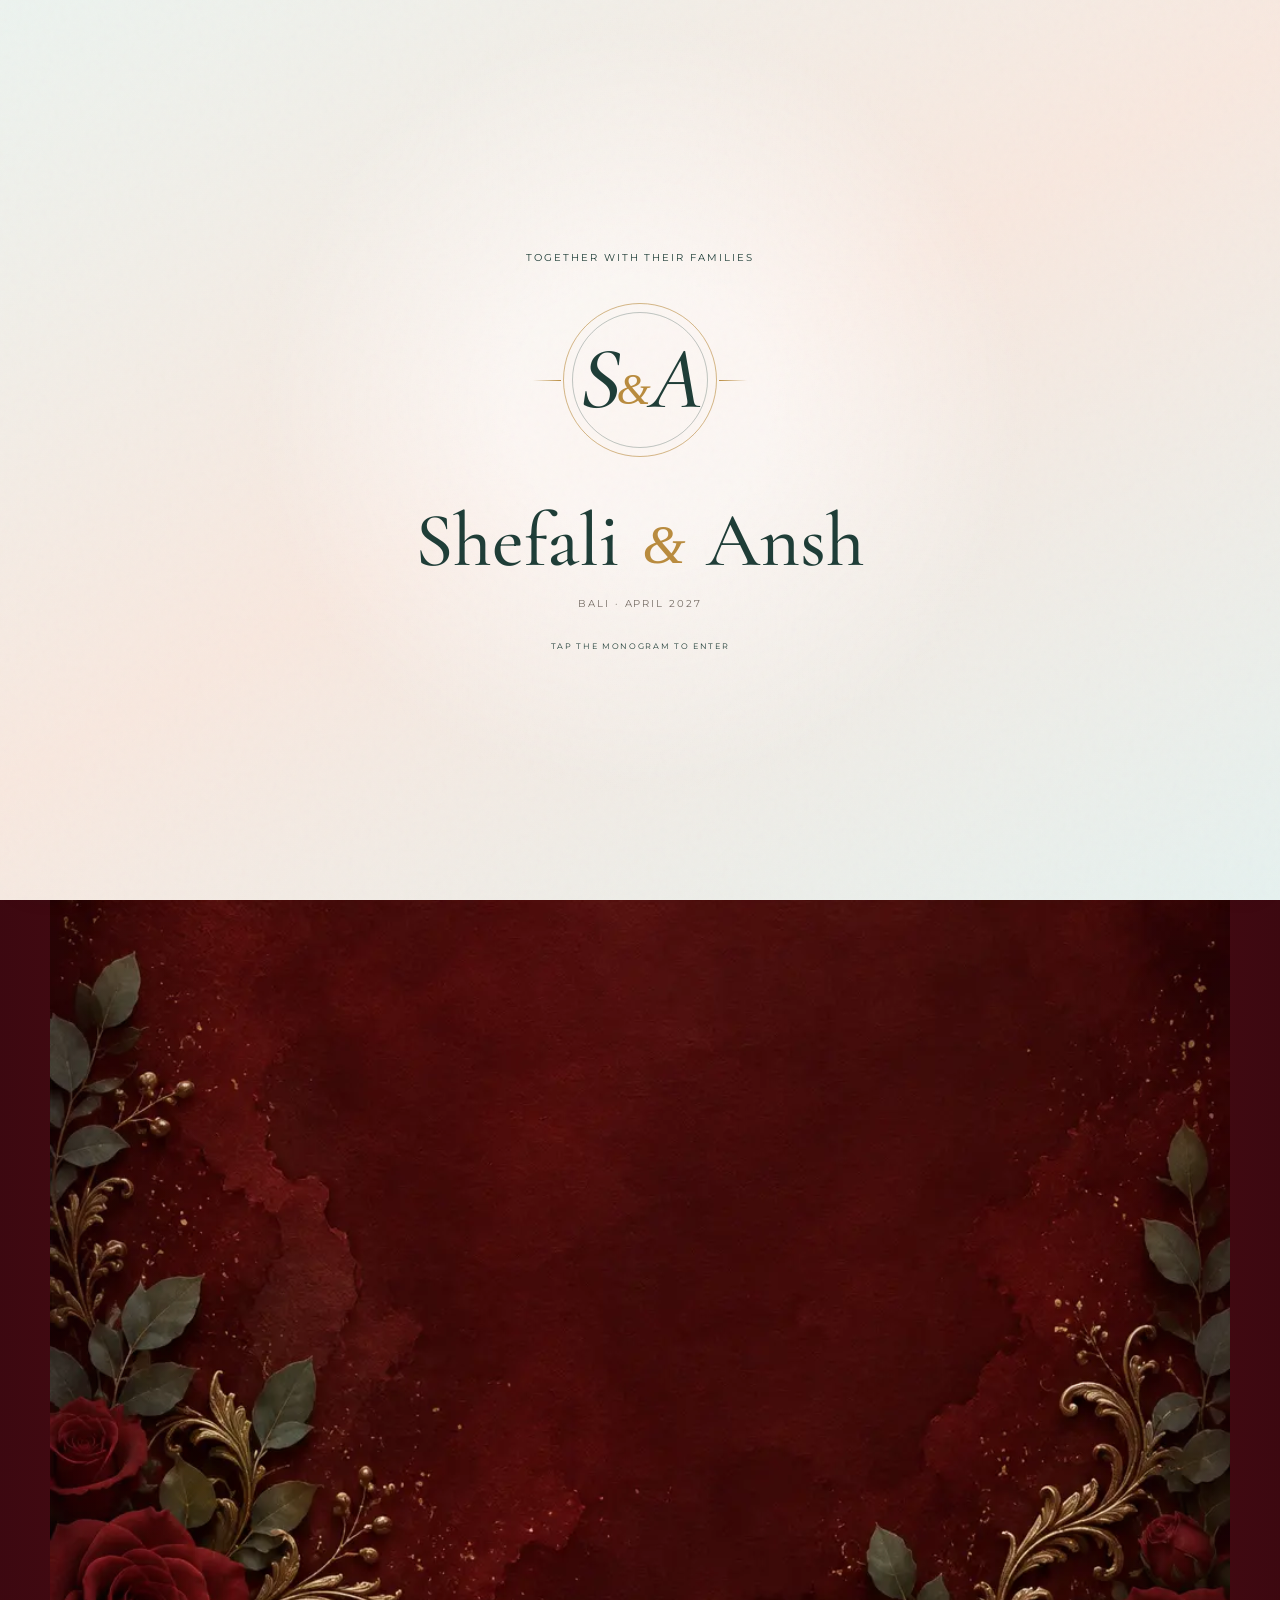
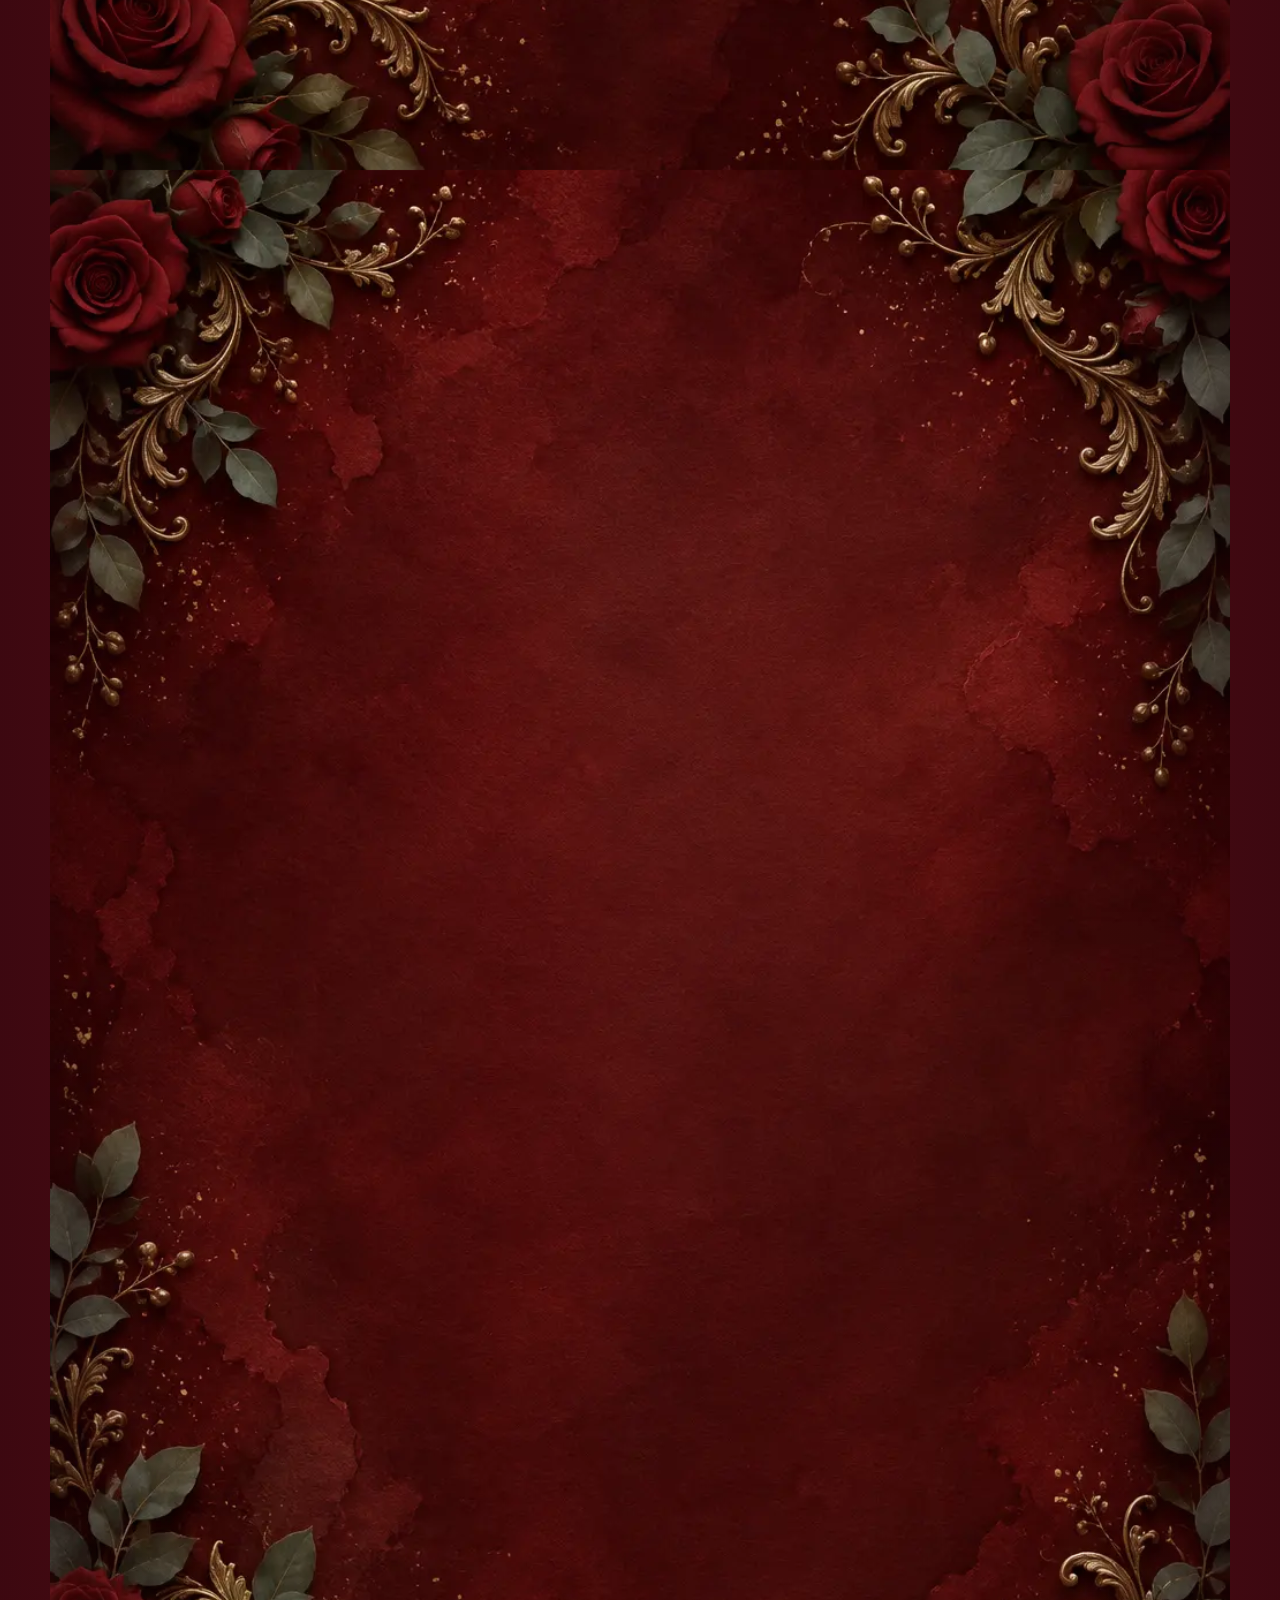
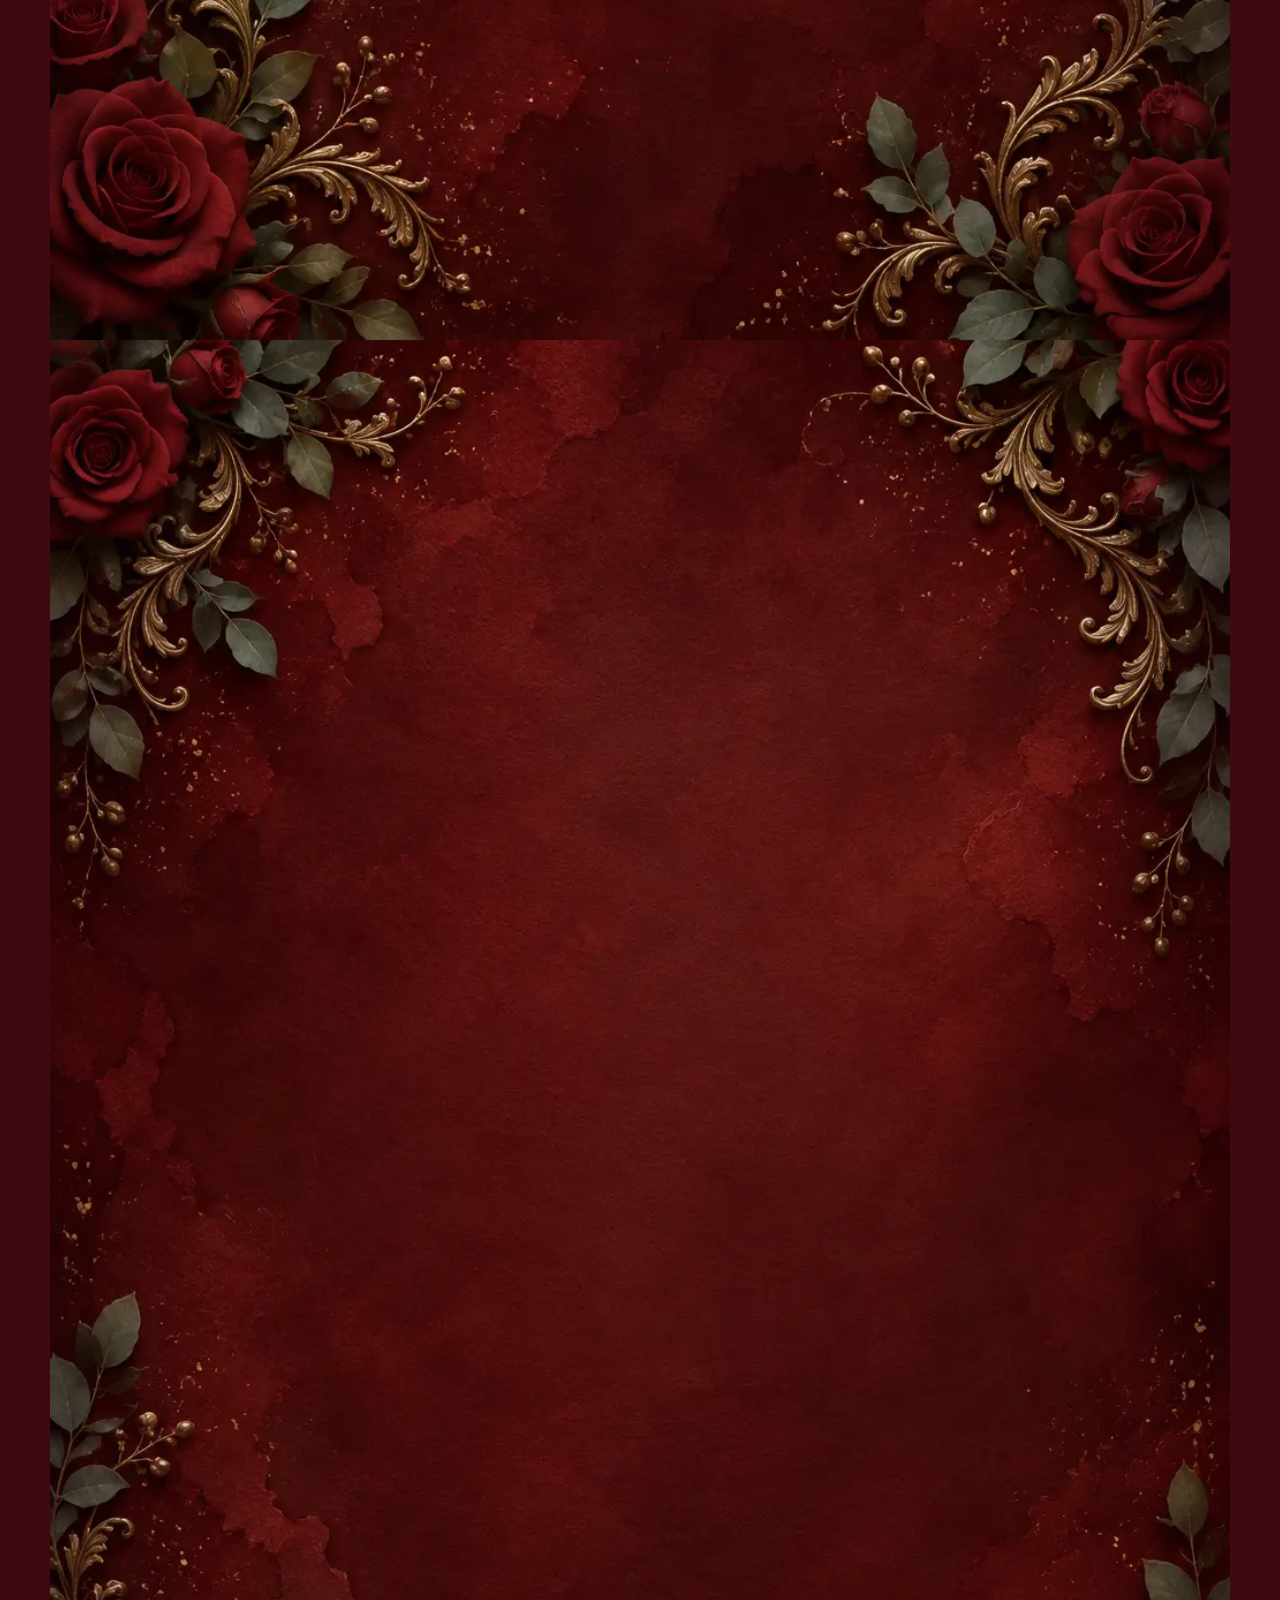
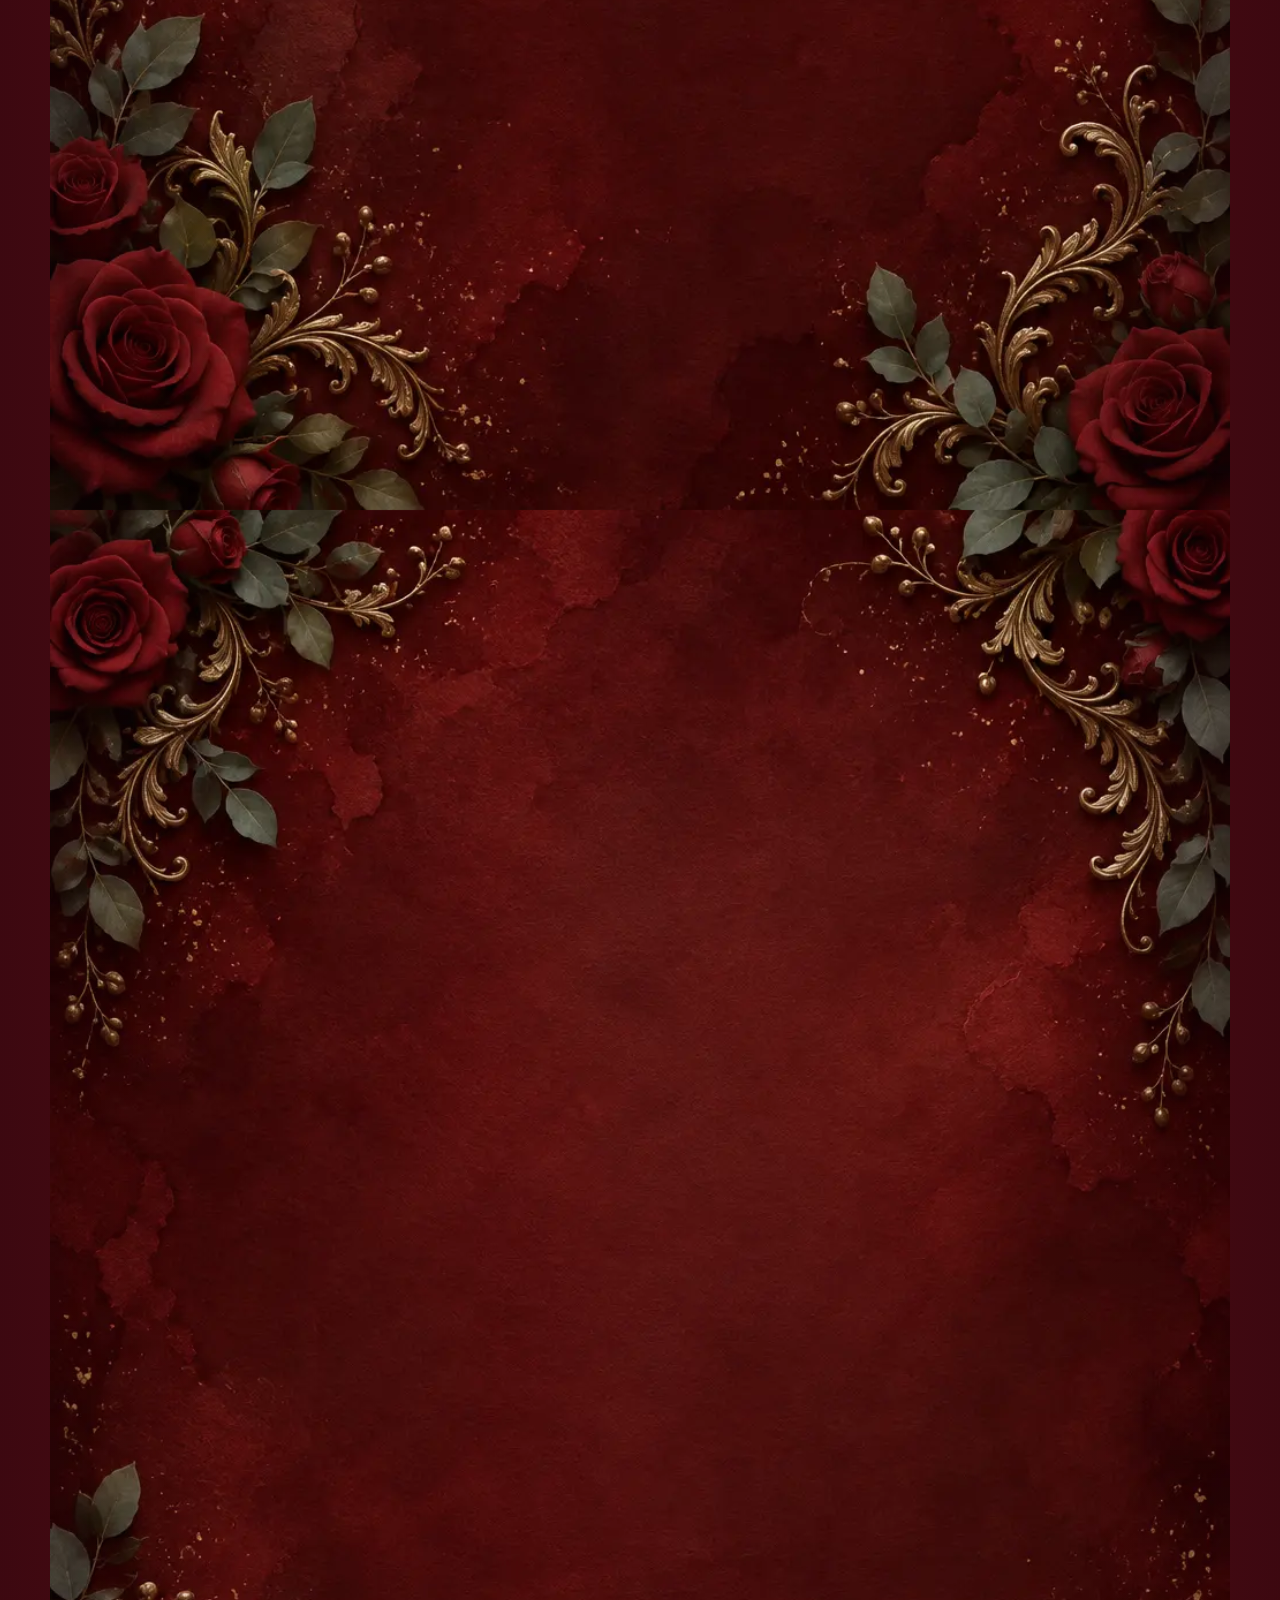
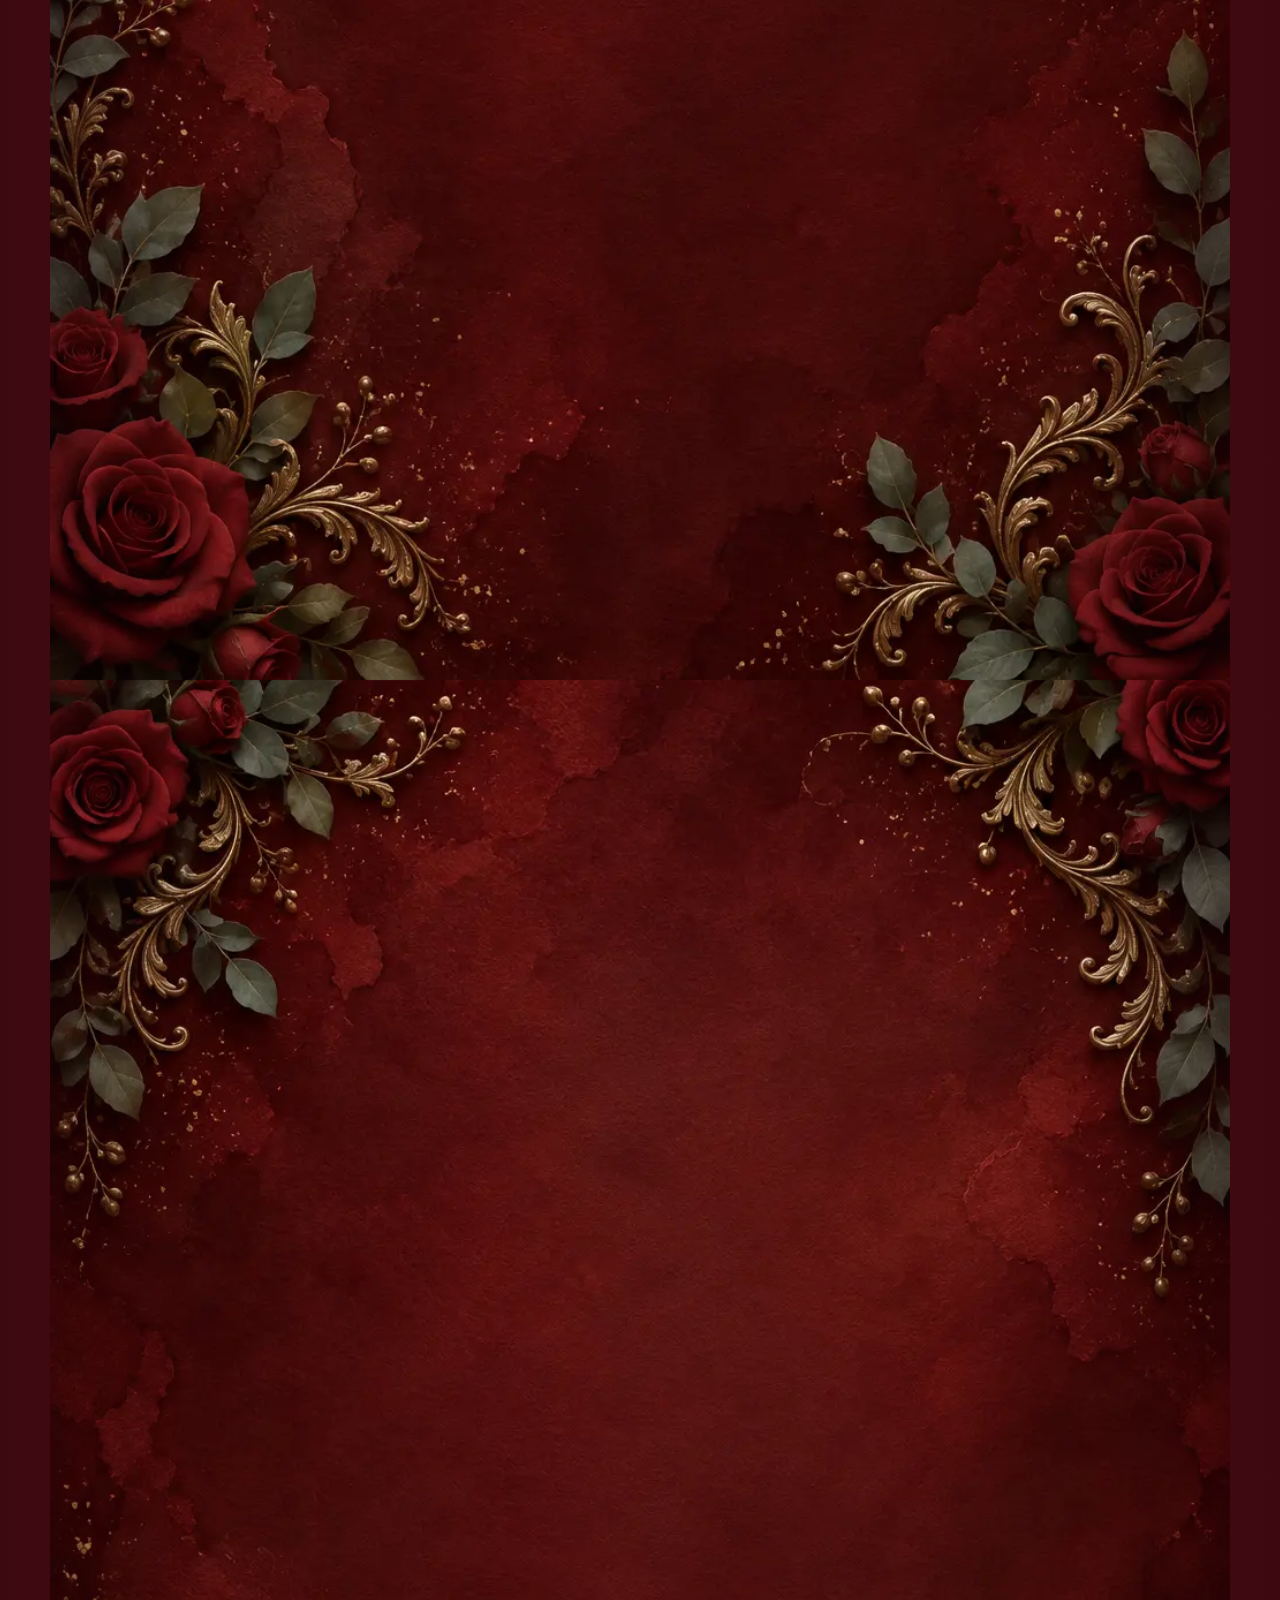
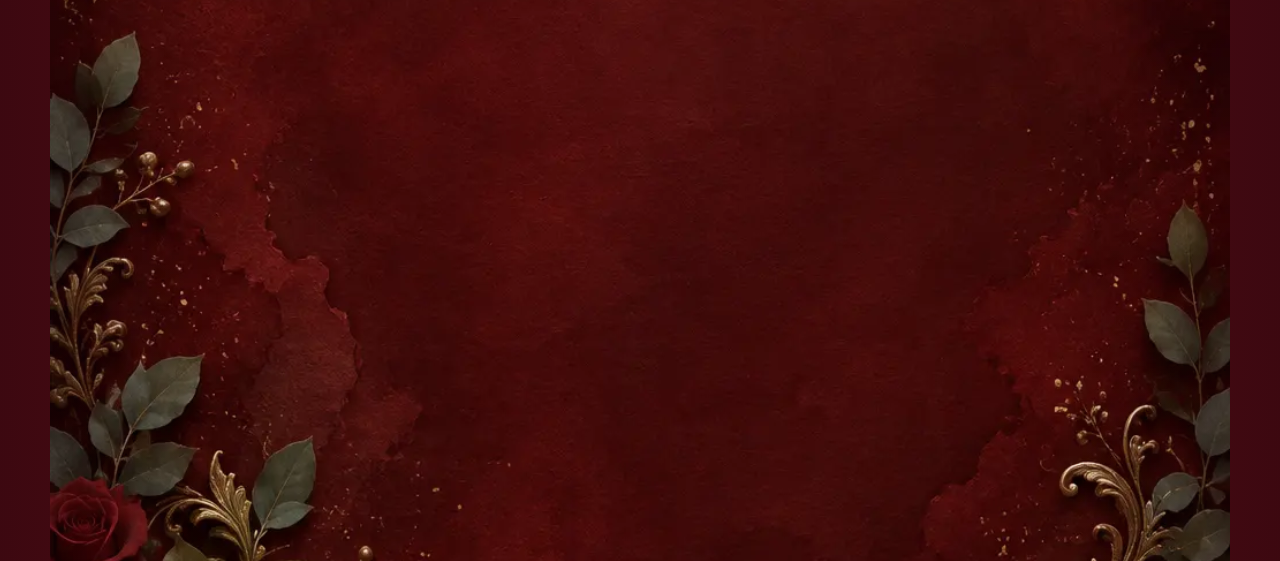
==== index.html @ f02c13b7 "Animate Haldi artwork with subtle living motion" ====
<!doctype html>
<html lang="en">
<head>
  <meta charset="utf-8">
  <meta name="viewport" content="width=device-width,initial-scale=1,viewport-fit=cover">
  <meta name="theme-color" content="#f6eee5">
  <title>Shefali &amp; Ansh | Bali 2027</title>
  <meta name="description" content="The wedding celebration of Shefali and Ansh at Grand Hyatt Bali, 9–11 April 2027.">
  <link rel="preconnect" href="https://fonts.googleapis.com">
  <link rel="preconnect" href="https://fonts.gstatic.com" crossorigin>
  <link href="https://fonts.googleapis.com/css2?family=Cormorant+Garamond:ital,wght@0,400;0,500;0,600;1,400;1,500&family=Great+Vibes&family=Italiana&family=Montserrat:wght@300;400;500&display=swap" rel="stylesheet">
  <link rel="stylesheet" href="style.css?v=haldi-live-1">
</head>
<body class="locked">
  <div class="paper-grain" aria-hidden="true"></div>

  <section class="gate" id="gate" aria-label="Open wedding invitation">
    <div class="gate-wash"></div>
    <div class="gate-content">
      <p class="gate-kicker">Together with their families</p>
      <button class="monogram-button" id="open-invitation" type="button" aria-label="Open Shefali and Ansh's invitation">
        <span class="monogram-letters signature-mark">S<span class="name-amp">&amp;</span>A</span>
        <span class="monogram-ring"></span>
      </button>
      <h1>Shefali <i class="name-amp">&amp;</i> Ansh</h1>
      <p class="gate-date">Bali · April 2027</p>
      <p class="tap-note">Tap the monogram to enter</p>
    </div>
  </section>

  <main id="invitation" aria-hidden="true">
    <section class="hero panel">
      <div class="hero-sky"></div>
      <div class="hero-copy reveal">
        <p class="script-small">The wedding celebration of</p>
        <h2>Shefali <span class="name-amp">&amp;</span> Ansh</h2>
        <p class="hero-line">Two hearts · one promise · a lifetime</p>
      </div>
      <div class="couple-photo reveal" aria-label="Shefali and Ansh holding hands at a tropical resort"></div>
      <p class="hero-invite reveal">Join us in Bali as we begin our forever, surrounded by the people who mean the most.</p>
      <button class="scroll-prompt" data-scroll="#save-date" type="button">Discover our celebration <span>↓</span></button>
    </section>

    <section class="save-date section" id="save-date">
      <p class="section-kicker reveal">Save our date</p>
      <div class="scratch-card reveal" id="scratch-card">
        <div class="scratch-reveal">
          <span>9th — 11th</span>
          <strong>April 2027</strong>
          <small>Grand Hyatt Bali · Nusa Dua</small>
        </div>
        <canvas id="scratch-canvas" aria-label="Scratch to reveal the wedding date"></canvas>
        <p class="scratch-hint" id="scratch-hint">Scratch to reveal</p>
      </div>

      <div class="countdown reveal" id="countdown" aria-label="Countdown to the celebration">
        <div><strong id="cd-days">000</strong><span>Days</span></div>
        <div><strong id="cd-hours">00</strong><span>Hours</span></div>
        <div><strong id="cd-mins">00</strong><span>Minutes</span></div>
        <div><strong id="cd-secs">00</strong><span>Seconds</span></div>
      </div>
    </section>

    <section class="schedule section" id="events">
      <p class="section-kicker reveal">Event schedule</p>
      <h2 class="section-heading reveal">Two days in paradise</h2>
      <p class="section-intro reveal">Colour, music, tradition and one unforgettable celebration by the sea.</p>

      <article class="event-card mehendi reveal">
        <div class="event-art"><span class="lantern l1"></span><span class="lantern l2"></span><span class="stage"></span></div>
        <div class="event-copy">
          <p class="event-day">Friday · 9th April</p>
          <h3>Mehendi <i>&amp;</i> Sangeet</h3>
          <div class="event-rule"></div>
          <p>7 PM — 12 AM</p>
          <p>Grand Hyatt Bali</p>
          <p class="event-venue">Venue: Karangasem Ballroom</p>
          <p class="event-dress"><span>Dress code: Vibrant tones,</span><span>dazzling shimmer &amp;</span><span>Bollywood drama</span></p>
        </div>
      </article>

      <article class="event-card haldi reveal">
        <div class="event-art" aria-hidden="true"></div>
        <div class="event-copy">
          <p class="event-day">Saturday · 10th April</p>
          <h3>Haldi</h3>
          <div class="event-rule"></div>
          <p>11 AM — 2 PM</p>
          <p>Grand Hyatt Bali</p>
          <p class="event-venue">Venue: Watercourt</p>
          <p class="event-dress"><span>Dress code: Think sunshine,</span><span>marigolds &amp; greenery</span></p>
        </div>
      </article>

      <article class="event-card wedding reveal">
        <div class="event-art"><span class="mandap"></span><span class="floral f1"></span><span class="floral f2"></span></div>
        <div class="event-copy">
          <p class="event-day">Saturday · 10th April</p>
          <h3>Wedding</h3>
          <div class="event-rule"></div>
          <p>Baraat: 3 PM — 4 PM</p>
          <p>Wedding Ceremony: 4 PM — 7 PM</p>
          <p class="event-venue">Venue: Beach</p>
          <p class="event-dress">Dress code: Pastel hues &amp; Indian-fusion silhouettes</p>
        </div>
      </article>

      <article class="event-card dinner reveal">
        <div class="event-art"><span class="lights"></span><span class="table"></span></div>
        <div class="event-copy">
          <p class="event-day">Saturday · 10th April</p>
          <h3>Wedding Soirée</h3>
          <div class="event-rule"></div>
          <p>7 PM — 10 PM</p>
          <p>Grand Hyatt Bali</p>
          <p class="event-venue">Venue: Coconut Garden</p>
        </div>
      </article>

    </section>

    <section class="venue section" id="venue">
      <div class="venue-photo" role="img" aria-label="Grand Hyatt Bali resort"></div>
      <div class="venue-card reveal">
        <p class="section-kicker">Where we celebrate</p>
        <h2>Grand Hyatt Bali</h2>
        <p>Kawasan Wisata Nusa Dua BTDC<br>Nusa Dua, Bali 80363, Indonesia</p>
        <a class="gold-button" href="https://www.google.com/maps/search/?api=1&amp;query=Grand+Hyatt+Bali+Nusa+Dua" target="_blank" rel="noopener">Open in Google Maps</a>
      </div>
    </section>

    <section class="rsvp section" id="rsvp">
      <div class="rsvp-card reveal">
        <p class="section-kicker">Your reply</p>
        <h2>RSVP</h2>
        <p class="rsvp-intro">We would be pleased to have you at our wedding.</p>
        <p class="rsvp-deadline">Kindly RSVP by 20th October 2026</p>

        <form class="rsvp-form" id="rsvp-form" novalidate>
          <label for="rsvp-name">Name</label>
          <input id="rsvp-name" name="name" type="text" autocomplete="name" required>

          <label for="rsvp-guests">Number of guests</label>
          <input id="rsvp-guests" name="guests" type="number" min="1" max="20" inputmode="numeric" required>

          <fieldset>
            <legend>Will you be attending?</legend>
            <label class="rsvp-choice"><input type="radio" name="attendance" value="Yes" required><span>Accepts with pleasure</span></label>
            <label class="rsvp-choice"><input type="radio" name="attendance" value="No" required><span>Declines with regret</span></label>
          </fieldset>

          <label for="rsvp-requirements">Dietary or other requirements</label>
          <textarea id="rsvp-requirements" name="requirements" rows="4" placeholder="Please tell us about allergies, dietary needs, accessibility, or anything else we should know."></textarea>

          <input class="rsvp-trap" name="website" type="text" tabindex="-1" autocomplete="off" aria-hidden="true">
          <button class="rsvp-submit" type="submit">Send RSVP</button>
          <p class="rsvp-status" id="rsvp-status" role="status" aria-live="polite"></p>
        </form>
      </div>
    </section>

    <footer class="closing section">
      <div class="closing-monogram signature-mark">S<span class="name-amp">&amp;</span>A</div>
      <p>With love</p>
      <h2>Shefali <span class="name-amp">&amp;</span> Ansh</h2>
      <small>We cannot wait to celebrate with you in Bali.</small>
    </footer>
  </main>

  <button class="rsvp-tab" data-scroll="#rsvp" type="button">RSVP</button>

  <div class="falling-petals site-petals" id="falling-petals" aria-hidden="true"></div>

  <div class="peacock-companion" id="peacock-companion" aria-hidden="true">
    <img class="peacock-body" src="assts/peacock-v1.webp" alt="">
    <img class="peacock-head" src="assts/peacock-v1.webp" alt="">
    <span class="peacock-glow"></span>
  </div>

  <button class="music-toggle" id="music-toggle" type="button" aria-label="Pause music"><span>♪</span></button>
  <audio id="wedding-music" preload="auto"><source src="assts/wedding-song.mp3" type="audio/mpeg"></audio>
  <script src="script.js?v=event-polish-4"></script>
</body>
</html>
---- style.css ----
:root{--ink:#1d3c36;--sage:#728f82;--gold:#b98b3d;--cream:#fbf6ef;--blush:#efd7cf;--paper:#f7eee5;--display:"Italiana",serif;--serif:"Cormorant Garamond",serif;--sans:"Montserrat",sans-serif}
*{box-sizing:border-box}html{scroll-behavior:smooth}body{margin:0;background:var(--paper);color:var(--ink);font-family:var(--serif);overflow-x:hidden}body.locked{overflow:hidden}button,a{-webkit-tap-highlight-color:transparent}.paper-grain{position:fixed;inset:0;z-index:9999;pointer-events:none;opacity:.12;background-image:url("data:image/svg+xml,%3Csvg viewBox='0 0 180 180' xmlns='http://www.w3.org/2000/svg'%3E%3Cfilter id='n'%3E%3CfeTurbulence type='fractalNoise' baseFrequency='.8' numOctaves='3' stitchTiles='stitch'/%3E%3C/filter%3E%3Crect width='100%25' height='100%25' filter='url(%23n)' opacity='.24'/%3E%3C/svg%3E")}
.gate{position:fixed;inset:0;z-index:9000;display:grid;place-items:center;min-height:100svh;background:linear-gradient(150deg,#ecf3ef 0%,#f8e8df 48%,#e6f1ef 100%);transition:opacity 1s ease,visibility 1s}.gate::before,.gate::after{content:"";position:absolute;width:43vw;height:65vh;opacity:.4;background:radial-gradient(ellipse at bottom,#648b79 0 4%,transparent 5%),linear-gradient(78deg,transparent 48%,#698c7c 49% 51%,transparent 52%);filter:blur(.2px)}.gate::before{left:-19vw;bottom:-25vh;transform:rotate(18deg)}.gate::after{right:-19vw;top:-25vh;transform:rotate(198deg)}.gate.opened{opacity:0;visibility:hidden;pointer-events:none}.gate-wash{position:absolute;inset:0;background:radial-gradient(circle at 50% 45%,#fff9 0 16%,transparent 48%)}.gate-content{position:relative;text-align:center;padding:2rem;animation:gateIn 1.4s ease both}.gate-kicker,.gate-date,.tap-note{font-family:var(--sans);text-transform:uppercase;letter-spacing:.2em;font-size:.62rem}.gate-kicker{margin-bottom:2rem}.gate h1{font:500 clamp(2.5rem,8vw,4.8rem) var(--serif);margin:1.6rem 0 .2rem}.gate h1 i{font-weight:400;color:var(--gold)}.gate-date{color:#776e66}.tap-note{margin-top:2rem;font-size:.52rem;animation:pulse 1.8s infinite}.monogram-button{position:relative;width:170px;height:170px;border:0;background:transparent;color:var(--ink);cursor:pointer;font:400 6rem var(--serif)}.monogram-button span:not(.monogram-ring){position:absolute;top:50%;transform:translateY(-52%)}.monogram-a{left:30px}.monogram-s{right:28px}.monogram-amp{left:50%;font-size:2rem;color:var(--gold);transform:translate(-50%,-45%)!important}.monogram-ring{position:absolute;inset:8px;border:1px solid #b98b3d99;border-radius:50%;transition:transform .5s}.monogram-ring::after{content:"";position:absolute;inset:8px;border:1px solid #1d3c3644;border-radius:50%}.monogram-button:hover .monogram-ring{transform:rotate(20deg) scale(1.04)}
#invitation{opacity:0;transition:opacity 1s ease}#invitation.visible{opacity:1}.panel{min-height:100svh;position:relative;overflow:hidden}.hero{display:flex;align-items:flex-start;justify-content:center;text-align:center;background:linear-gradient(#dcece9 0 40%,#83c8d4 40% 62%,#f3d6b6 62% 100%)}.hero-sky{position:absolute;inset:0;background:radial-gradient(circle at 78% 13%,#fffbd5 0 4%,transparent 5%),linear-gradient(178deg,transparent 0 39%,#fff8 40%,transparent 42%),radial-gradient(ellipse at 30% 58%,#fff8 0 4%,transparent 5%);opacity:.8}.hero::after{content:"";position:absolute;left:-10%;right:-10%;bottom:25%;height:11%;background:repeating-radial-gradient(ellipse at 50% 100%,#fff 0 2px,transparent 3px 10px);opacity:.55}.hero-copy{position:relative;z-index:2;padding:9vh 1rem 0}.script-small{font:italic 1.15rem var(--serif);letter-spacing:.04em}.hero h2{margin:.25rem 0;font:400 clamp(3.2rem,13vw,6.5rem) var(--serif)}.hero h2 span{color:var(--gold);font-style:italic}.hero-line{font:400 .66rem var(--sans);letter-spacing:.17em;text-transform:uppercase}.couple-photo{position:absolute;z-index:2;left:50%;bottom:-2%;width:min(88vw,520px);height:55%;transform:translateX(-50%);background:url("assts/DSC07613.webp") center 42%/cover no-repeat;border-radius:48% 48% 0 0;box-shadow:0 -16px 60px #fff7}.hero-palms{position:absolute;z-index:1;bottom:25%;font-size:42vw;color:#416b57;opacity:.55;transform:rotate(-14deg)}.palms-left{left:-8%}.palms-right{right:-8%;transform:scaleX(-1) rotate(-14deg)}.scroll-prompt{position:absolute;z-index:4;bottom:1.2rem;border:0;background:#f8f1e9dc;padding:.8rem 1.1rem;border-radius:2rem;color:var(--ink);font:500 .58rem var(--sans);letter-spacing:.12em;text-transform:uppercase;box-shadow:0 5px 20px #173a3025}.scroll-prompt span{margin-left:.5rem}
.section{position:relative;padding:clamp(5rem,12vw,8rem) max(1.2rem,calc((100vw - 940px)/2))}.section-kicker{text-align:center;margin:0 0 .8rem;color:var(--gold);font:500 .62rem var(--sans);letter-spacing:.22em;text-transform:uppercase}.section-heading{text-align:center;margin:.1rem 0;font:500 clamp(2.6rem,8vw,4.5rem) var(--serif)}.section-intro{max-width:520px;margin:.8rem auto 3rem;text-align:center;font-size:1.15rem;color:#5d6d68}.save-date{background:linear-gradient(135deg,#fbf4ec,#f1dfd7);text-align:center}.save-date::before{content:"✦";display:block;color:#c6a05d;font-size:1.3rem;margin-bottom:1rem}.scratch-card{position:relative;width:min(100%,620px);height:clamp(210px,45vw,280px);margin:2rem auto 3rem;border-radius:14px;overflow:hidden;box-shadow:0 20px 60px #6f4c3524;background:#fff}.scratch-reveal{position:absolute;inset:0;display:flex;flex-direction:column;align-items:center;justify-content:center;background:radial-gradient(circle at 20% 30%,#f2c7ca 0 2%,transparent 3%),radial-gradient(circle at 80% 72%,#c9a855 0 2%,transparent 3%),linear-gradient(140deg,#c3ebef,#f9cbbd);color:#20483f}.scratch-reveal span{font:italic clamp(2.4rem,9vw,4.5rem) var(--serif)}.scratch-reveal strong{font:500 clamp(2rem,7vw,3.4rem) var(--display);letter-spacing:.04em}.scratch-reveal small{margin-top:1rem;font:500 .58rem var(--sans);letter-spacing:.15em;text-transform:uppercase}.scratch-card canvas{position:absolute;inset:0;width:100%;height:100%;touch-action:none;cursor:crosshair;transition:opacity .6s}.scratch-card.done canvas{opacity:0;pointer-events:none}.scratch-hint{position:absolute;left:50%;bottom:1rem;transform:translateX(-50%);z-index:2;margin:0;padding:.45rem .8rem;background:#fff9;border-radius:2rem;font:500 .54rem var(--sans);letter-spacing:.13em;text-transform:uppercase;pointer-events:none;transition:opacity .3s}.scratch-card.engaged .scratch-hint{opacity:0}.countdown{display:grid;grid-template-columns:repeat(4,1fr);width:min(100%,650px);margin:auto;border-top:1px solid #b98b3d55;border-bottom:1px solid #b98b3d55;padding:1.2rem 0}.countdown div{display:flex;flex-direction:column;border-right:1px solid #b98b3d44}.countdown div:last-child{border:0}.countdown strong{font:500 clamp(1.7rem,6vw,3rem) var(--serif)}.countdown span{font:500 .48rem var(--sans);letter-spacing:.14em;text-transform:uppercase}
.schedule{background:#f8f2ea}.event-card{display:grid;grid-template-columns:1.08fr .92fr;min-height:430px;width:min(100%,850px);margin:2rem auto 3rem;border-radius:18px;overflow:hidden;background:#fff;box-shadow:0 20px 50px #31423818}.event-card:nth-of-type(even) .event-art{order:2}.event-art{position:relative;overflow:hidden;min-height:330px}.event-copy{display:flex;flex-direction:column;justify-content:center;align-items:center;padding:2.6rem 2rem;text-align:center;color:#fff}.event-day{font:500 .57rem var(--sans);letter-spacing:.17em;text-transform:uppercase}.event-copy h3{font:500 clamp(2.5rem,7vw,4rem) var(--serif);margin:.4rem 0}.event-copy h3 i{font-weight:400}.event-copy>p:not(.event-day){margin:.2rem 0;font-size:1rem}.event-copy small{max-width:270px;margin-top:1rem;font-size:.9rem;line-height:1.4;opacity:.85}.event-rule{width:35px;height:1px;background:#e8c477;margin:0 0 1rem}.mehendi .event-copy{background:linear-gradient(155deg,#253d3a,#0f252a)}.mehendi .event-art{background:radial-gradient(circle at 50% 25%,#f6d790 0 2%,transparent 3%),linear-gradient(180deg,#536876,#202b3c 60%,#172023)}.haldi .event-copy{background:linear-gradient(155deg,#db8b2e,#a44b27)}.haldi .event-art{background:linear-gradient(180deg,#f8ddb1,#e9ab47 62%,#b26027)}.wedding .event-copy{background:linear-gradient(155deg,#384d72,#251f4f)}.wedding .event-art{background:linear-gradient(180deg,#d8e9ed 0 48%,#72bfc9 49% 66%,#efd5ae 67%)}.dinner .event-copy{background:linear-gradient(155deg,#452e45,#171b30)}.dinner .event-art{background:linear-gradient(180deg,#20243a,#43294a 60%,#171727)}.stage{position:absolute;left:17%;right:17%;bottom:9%;height:43%;border:8px solid #dfb762;border-bottom:0;border-radius:48% 48% 0 0;box-shadow:0 0 40px #f7d98b88}.stage::before{content:"";position:absolute;left:10%;right:10%;bottom:0;height:36%;background:linear-gradient(#db7d7b,#9b485c);border-radius:50% 50% 0 0}.lantern{position:absolute;top:0;width:1px;height:38%;background:#d7b86d}.lantern::after{content:"";position:absolute;left:-8px;bottom:-16px;width:16px;height:20px;border-radius:50%;background:#f5c77c;box-shadow:0 0 20px #ffd986}.l1{left:25%}.l2{right:25%;height:28%}.marigold{position:absolute;width:130px;height:130px;border-radius:50%;background:radial-gradient(circle,#c83 0 7%,transparent 8% 15%,#efaf2e 16% 20%,transparent 21%);filter:drop-shadow(0 8px 7px #7a421944)}.m1{left:-25px;top:25px}.m2{right:-30px;bottom:30px;transform:scale(1.3)}.mandap{position:absolute;left:14%;right:14%;bottom:9%;height:54%;border:9px solid #c79b5f;border-bottom:0}.mandap::before{content:"";position:absolute;left:-12%;right:-12%;top:-18px;height:34px;background:radial-gradient(circle,#dc7f87 0 25%,#f4d5c8 26% 46%,transparent 47%) 0 0/34px 34px}.floral{position:absolute;width:90px;height:150px;background:radial-gradient(circle,#eea3a6 0 10%,transparent 11%) 0 0/28px 28px}.f1{left:5%;bottom:5%}.f2{right:5%;bottom:5%}.lights{position:absolute;inset:0;background:radial-gradient(circle,#ffe5a3 0 2px,transparent 3px) 0 0/42px 35px;filter:drop-shadow(0 0 6px #ffcf68)}.table{position:absolute;left:15%;right:15%;bottom:12%;height:20%;background:linear-gradient(#d5af75,#5e3f48);clip-path:polygon(8% 0,92% 0,100% 100%,0 100%)}.farewell-note{margin:4rem auto 0;text-align:center}.farewell-note span{font:500 .58rem var(--sans);letter-spacing:.17em;text-transform:uppercase;color:var(--gold)}.farewell-note p{font:italic 1.5rem var(--serif)}

.event-copy>p.event-venue{
  max-width:320px;
  margin-top:.65rem;
  font-weight:600;
  line-height:1.25;
}
@media(max-width:680px){
  .event-copy>p.event-venue{max-width:250px;margin-top:.45rem}
}

/* RSVP: restrained stationery styling with clear, non-script form typography. */
.rsvp{background:linear-gradient(145deg,#f8f1e8,#eee3d8);padding-top:clamp(5rem,11vw,8rem);padding-bottom:clamp(5rem,11vw,8rem)}
.rsvp::before,.rsvp::after{content:"";position:absolute;width:170px;height:240px;opacity:.13;pointer-events:none;background:radial-gradient(ellipse at bottom,#667f6e 0 7%,transparent 8%),linear-gradient(76deg,transparent 48%,#667f6e 49% 51%,transparent 52%)}
.rsvp::before{left:-55px;top:30px;transform:rotate(20deg)}
.rsvp::after{right:-55px;bottom:10px;transform:rotate(200deg)}
.rsvp-card{position:relative;z-index:1;width:min(100%,680px);margin:auto;padding:clamp(2.2rem,7vw,4.5rem);background:#fcfaf6;border:1px solid #b98b3d55;box-shadow:0 22px 60px rgba(55,38,26,.12)}
.rsvp-card h2{margin:.15rem 0 .5rem;text-align:center;color:#75483d;font:500 clamp(3.4rem,10vw,5.5rem)/1 var(--display);letter-spacing:.08em}
.rsvp-intro{margin:.8rem auto .35rem;text-align:center;font-size:1.28rem}
.rsvp-deadline{margin:0 auto 2.4rem;text-align:center;color:#8a6156;font:500 .66rem var(--sans);letter-spacing:.14em;text-transform:uppercase}
.rsvp-form{display:grid;gap:.72rem;font-family:var(--sans)}
.rsvp-form>label,.rsvp-form legend{color:#4a443e;font-size:.66rem;font-weight:500;letter-spacing:.12em;text-transform:uppercase}
.rsvp-form input[type="text"],.rsvp-form input[type="number"],.rsvp-form textarea{width:100%;margin-bottom:.7rem;padding:.85rem .2rem;border:0;border-bottom:1px solid #b9957d;background:transparent;border-radius:0;color:#263e38;font:400 1rem/1.45 var(--sans);outline:none}
.rsvp-form textarea{padding:.85rem;border:1px solid #c9ac98;resize:vertical}
.rsvp-form input:focus,.rsvp-form textarea:focus{border-color:#81594c;box-shadow:0 2px 0 rgba(129,89,76,.15)}
.rsvp-form fieldset{display:grid;gap:.8rem;margin:.2rem 0 1.2rem;padding:0;border:0}
.rsvp-form legend{margin-bottom:.8rem}
.rsvp-choice{display:flex;align-items:center;gap:.75rem;color:#513f38;font:500 .84rem var(--sans);letter-spacing:.04em;text-transform:uppercase;cursor:pointer}
.rsvp-choice input{width:19px;height:19px;margin:0;accent-color:#81594c}
.rsvp-submit{justify-self:center;min-width:190px;margin-top:1rem;padding:1rem 1.5rem;border:1px solid #81594c;border-radius:999px;background:#81594c;color:#fffaf3;font:500 .64rem var(--sans);letter-spacing:.15em;text-transform:uppercase;cursor:pointer;transition:background .2s,color .2s,transform .2s}
.rsvp-submit:hover{background:transparent;color:#81594c;transform:translateY(-1px)}
.rsvp-submit:disabled{cursor:wait;opacity:.6;transform:none}
.rsvp-status{min-height:1.4rem;margin:.35rem 0 0;text-align:center;font:500 .72rem/1.4 var(--sans)}
.rsvp-status.success{color:#376c52}.rsvp-status.error{color:#9c3f38}.rsvp-status.sending{color:#75665d}
.rsvp-trap{position:absolute!important;left:-10000px!important;width:1px!important;height:1px!important;overflow:hidden!important}
.rsvp-tab{position:fixed;z-index:8000;left:16px;bottom:calc(16px + env(safe-area-inset-bottom));height:44px;padding:0 1.2rem;border:1px solid #e1c991;border-radius:999px;background:#1d3c36e8;color:#f4dfaa;font:500 .58rem var(--sans);letter-spacing:.15em;text-transform:uppercase;cursor:pointer;box-shadow:0 6px 24px #10221c44}
@media(max-width:680px){.rsvp-card{padding:2.5rem 1.25rem}.rsvp-intro{font-size:1.12rem}.rsvp-deadline{font-size:.58rem;line-height:1.5}.rsvp-tab{left:12px;bottom:calc(12px + env(safe-area-inset-bottom))}}
.venue{padding-top:0;background:#e5efec}.venue-photo{height:min(67vh,650px);margin:0 calc(-1 * max(1.2rem,calc((100vw - 940px)/2)));background:linear-gradient(#173e3630,#173e3610),url("assts/hayat-bali.webp") center/cover no-repeat}.venue-card{position:relative;width:min(90%,620px);margin:-90px auto 0;padding:3rem 1.4rem;text-align:center;background:#fbf7f0;box-shadow:0 20px 60px #1e3b3022}.venue-card h2{font:500 clamp(2.6rem,8vw,4.2rem) var(--serif);margin:.4rem}.venue-card p{font-size:1rem;line-height:1.6}.gold-button{display:inline-block;margin-top:1.2rem;padding:.9rem 1.4rem;border-radius:2rem;background:#c99838;color:#fff;text-decoration:none;font:500 .56rem var(--sans);letter-spacing:.14em;text-transform:uppercase}.closing{text-align:center;background:linear-gradient(160deg,#14372f,#254c41);color:#f4e9d9}.closing-monogram{font:400 5rem var(--serif);color:#d7bd83}.closing-monogram span{font-size:2rem}.closing p{font-style:italic}.closing h2{font:500 clamp(2.5rem,8vw,4.5rem) var(--serif);margin:.2rem}.closing small{font-family:var(--sans);font-size:.6rem;letter-spacing:.1em}.music-toggle{position:fixed;z-index:8000;right:16px;bottom:calc(16px + env(safe-area-inset-bottom));width:44px;height:44px;border:1px solid #e1c991;border-radius:50%;background:#1d3c36e8;color:#f4dfaa;cursor:pointer;box-shadow:0 6px 24px #10221c44}.music-toggle.paused span{opacity:.4}.reveal{opacity:0;transform:translateY(28px);transition:opacity .85s ease,transform .85s ease}.reveal.in-view{opacity:1;transform:none}
@keyframes gateIn{from{opacity:0;transform:translateY(12px)}to{opacity:1;transform:none}}@keyframes pulse{50%{opacity:.35}}
@media(max-width:680px){.hero-copy{padding-top:8vh}.couple-photo{height:52%;width:92vw}.event-card{grid-template-columns:1fr;margin-bottom:2rem}.event-card:nth-of-type(even) .event-art{order:0}.event-art{min-height:300px}.event-copy{min-height:260px;padding:2rem 1.2rem}.countdown strong{font-size:1.7rem}.countdown span{font-size:.4rem}.venue-photo{height:52vh}}
@media(min-width:900px){.gate::before,.gate::after{width:30vw}.hero-palms{font-size:22rem}.couple-photo{height:58%}}
@media(prefers-reduced-motion:reduce){html{scroll-behavior:auto}*,*::before,*::after{animation-duration:.01ms!important;transition-duration:.01ms!important}.reveal{opacity:1;transform:none}}

/* Photographic hero refresh */
.hero{
  background:#c7e1e5 url("assts/hero-beach-v2.webp") center center/cover no-repeat;
  isolation:isolate;
}
.hero::after{display:none}
.hero-sky{
  z-index:0;
  opacity:1;
  background:
    linear-gradient(180deg,rgba(255,250,242,.72) 0%,rgba(255,250,242,.25) 28%,rgba(17,58,57,.05) 58%,rgba(10,37,34,.38) 100%),
    url("assts/hero-beach-v2.webp") center center/cover no-repeat;
  animation:heroDrift 18s ease-in-out infinite alternate;
  transform:scale(1.03);
}
.hero-copy{
  z-index:3;
  margin-top:clamp(1rem,4vh,3rem);
  padding:1.35rem 1.6rem 1.1rem;
  border:1px solid rgba(255,255,255,.42);
  border-radius:22px;
  background:rgba(255,250,244,.5);
  box-shadow:0 12px 42px rgba(20,58,54,.12);
  backdrop-filter:blur(5px);
  -webkit-backdrop-filter:blur(5px);
}
.hero-palms{display:none}
.couple-photo{
  bottom:clamp(76px,10vh,112px);
  width:min(92vw,700px);
  height:auto;
  aspect-ratio:3/2;
  background-image:url("assts/hero-couple-v2.webp");
  background-position:center;
  background-size:100% 100%;
  border:4px solid rgba(255,255,255,.8);
  border-radius:18px;
  box-shadow:0 20px 55px rgba(13,50,48,.28);
  overflow:hidden;
}
.couple-photo::after{
  content:"";
  position:absolute;
  inset:0;
  border-radius:14px;
  box-shadow:inset 0 0 30px rgba(9,49,48,.08);
}
.falling-petals{position:absolute;inset:-15% 0 0;z-index:4;pointer-events:none;overflow:hidden}
.petal{
  position:absolute;
  top:-12%;
  width:10px;
  height:16px;
  border-radius:80% 15% 70% 25%;
  background:linear-gradient(145deg,#f7c7c4,#fff0de);
  box-shadow:0 2px 5px rgba(111,63,47,.16);
  opacity:.75;
  animation:petalFall var(--fall-time) linear var(--fall-delay) infinite,
            petalSway 2.8s ease-in-out infinite alternate;
}
@keyframes heroDrift{from{transform:scale(1.03) translate3d(-.4%,0,0)}to{transform:scale(1.09) translate3d(.4%,-.5%,0)}}
@keyframes petalFall{0%{top:-12%;transform:rotate(0deg)}100%{top:112%;transform:rotate(420deg)}}
@keyframes petalSway{from{margin-left:-14px}to{margin-left:18px}}
@media(max-width:680px){
  .hero-copy{margin-top:2vh;padding:1rem 1.15rem .85rem;max-width:92vw}
  .hero h2{font-size:clamp(2.8rem,12vw,3.7rem)}
  .couple-photo{width:94vw;height:auto;bottom:clamp(78px,10vh,96px)}
}
@media(max-height:720px) and (max-width:680px){
  .hero-copy{margin-top:0;transform:scale(.9);transform-origin:top center}
  .couple-photo{width:min(85vw,520px);bottom:70px}
}

/* Closing photograph: the former hero image, blended into the final panel */
.closing{
  z-index:0;
  min-height:78svh;
  display:flex;
  flex-direction:column;
  align-items:center;
  justify-content:flex-end;
  overflow:hidden;
  background:#173a33;
}
.closing::before{
  content:"";
  position:absolute;
  inset:0;
  z-index:-2;
  background:url("assts/DSC07613.webp") center center/cover no-repeat;
  transform:scale(1.025);
}
.closing::after{
  content:"";
  position:absolute;
  inset:0;
  z-index:-1;
  background:linear-gradient(180deg,rgba(10,38,34,.08) 0%,rgba(10,38,34,.15) 42%,rgba(10,38,34,.82) 78%,#173a33 100%);
}
.closing .closing-monogram,.closing>p,.closing>h2,.closing>small{position:relative;z-index:1;text-shadow:0 2px 18px rgba(0,0,0,.38)}
@media(max-width:680px){
  .closing{min-height:72svh;padding-bottom:4.5rem}
  .closing::before{background-size:auto 100%;background-position:center top}
}

/* Keep the hero copy and photograph in document flow so faces never sit behind the name panel. */
.hero{
  min-height:100svh;
  height:auto;
  flex-direction:column;
  align-items:center;
  justify-content:flex-start;
  padding:clamp(1rem,3vh,2.5rem) 0 1.25rem;
}
.hero-copy{
  flex:0 0 auto;
  margin:0 auto;
  padding:clamp(.9rem,2.5vw,1.3rem) clamp(1rem,4vw,1.6rem);
}
.couple-photo{
  position:relative;
  left:auto;
  bottom:auto;
  flex:0 0 auto;
  transform:none;
  margin:clamp(1rem,3vh,2rem) auto .75rem;
  z-index:5;
}
.scroll-prompt{
  position:relative;
  bottom:auto;
  flex:0 0 auto;
  margin:.5rem auto 0;
}
@media(max-width:680px){
  .hero{padding-top:1rem}
  .hero-copy{margin:0 auto;transform:none}
  .couple-photo{bottom:auto;margin:1rem auto .6rem}
}
@media(max-height:720px) and (max-width:680px){
  .hero-copy{margin-top:0;transform:none}
  .couple-photo{width:94vw;bottom:auto}
}

/* Soften the portrait into the beach and keep the petals over the photograph. */
.couple-photo{
  width:min(84vw,620px);
  border:0;
  border-radius:24px;
  box-shadow:0 16px 42px rgba(13,50,48,.16);
  filter:saturate(.88) contrast(.94) brightness(1.025);
  -webkit-mask-image:radial-gradient(ellipse 99% 96% at center,#000 67%,rgba(0,0,0,.96) 78%,transparent 100%);
  mask-image:radial-gradient(ellipse 99% 96% at center,#000 67%,rgba(0,0,0,.96) 78%,transparent 100%);
}
.couple-photo::after{
  border-radius:24px;
  box-shadow:inset 0 0 34px rgba(247,236,219,.24);
}
.couple-photo .falling-petals{
  inset:0;
  z-index:8;
  overflow:hidden;
}
.couple-photo .petal{opacity:.82;filter:none}
@media(max-width:680px){
  .couple-photo{width:88vw;margin:.75rem auto .35rem}
}
@media(max-height:720px) and (max-width:680px){
  .couple-photo{width:86vw}
}

/* Full-hero petals, compact mobile rhythm, and the S&A signature mark. */
.hero>.falling-petals{
  position:absolute;
  inset:0;
  z-index:8;
  overflow:hidden;
  pointer-events:none;
}
.hero>.falling-petals .petal{opacity:.78}
.hero-invite{
  position:relative;
  z-index:9;
  width:min(82vw,520px);
  margin:.65rem auto .45rem;
  color:#f9f4eb;
  font:italic 1.12rem/1.35 var(--serif);
  text-align:center;
  text-shadow:0 2px 14px rgba(6,35,32,.82);
}
.scroll-prompt{z-index:9}
.monogram-button{
  font-family:"Great Vibes",cursive;
  font-size:6.7rem;
}
.monogram-s{left:22px;right:auto}
.monogram-a{right:24px;left:auto}
.monogram-amp{font-family:"Great Vibes",cursive;font-size:2.45rem}
.monogram-button::before,.monogram-button::after{
  content:"";
  position:absolute;
  top:50%;
  width:28px;
  height:1px;
  background:linear-gradient(90deg,transparent,#b98b3d);
}
.monogram-button::before{left:-22px}
.monogram-button::after{right:-22px;transform:scaleX(-1)}
@media(max-width:680px){
  .hero{min-height:auto;padding-bottom:2.2rem}
  .hero-invite{margin-top:.55rem}
  .scroll-prompt{margin-top:.45rem}
}

/* Single uppercase signature prevents the opening monogram order changing responsively. */
.monogram-button .monogram-letters{
  left:50%;
  right:auto;
  top:50%;
  width:max-content;
  color:var(--ink);
  font:400 5.8rem/1 "Great Vibes",cursive;
  letter-spacing:-.08em;
  transform:translate(-52%,-48%)!important;
}

/* One consistent, classical ampersand across the opening, hero and closing panels. */
.name-amp{
  display:inline-block;
  margin:0 .08em;
  font-family:Baskerville,"Libre Baskerville",Georgia,serif;
  font-size:.72em;
  font-style:italic;
  font-weight:400;
  line-height:1;
  letter-spacing:-.04em;
  text-transform:none;
  transform:translateY(-.03em);
}
.monogram-button .monogram-letters .name-amp{
  position:static;
  top:auto;
  margin:0 .02em;
  color:var(--gold);
  font-size:.5em;
  transform:translateY(-.08em)!important;
}
.closing-monogram .name-amp{color:#d7bd83}

/* Clearly uppercase matching S&A signatures and the new closing portrait. */
.signature-mark,
.monogram-button .monogram-letters.signature-mark{
  font-family:"Cormorant Garamond",serif;
  font-style:italic;
  font-weight:500;
  text-transform:uppercase;
  letter-spacing:-.06em;
}
.monogram-button .monogram-letters.signature-mark{
  font-size:5.5rem;
  transform:translate(-51%,-51%)!important;
}
.closing .closing-monogram.signature-mark{
  color:#ead29b;
  font-size:5.3rem;
  line-height:1;
}
.closing{
  justify-content:flex-start;
  padding-top:clamp(4rem,9vh,7rem);
}
.closing::before{
  background-image:url("assts/closing-couple-v2.webp");
  background-position:center 60%;
  background-size:cover;
}
.closing::after{
  background:linear-gradient(180deg,rgba(10,38,34,.82) 0%,rgba(10,38,34,.5) 22%,rgba(10,38,34,.08) 53%,rgba(10,38,34,.48) 100%);
}
@media(max-width:680px){
  .closing{min-height:82svh;padding-top:4.5rem;padding-bottom:2rem}
  .closing::before{background-size:cover;background-position:center center}
}

/* Continuous atmosphere layer: petals remain in view throughout the full scroll. */
.site-petals{
  position:fixed;
  inset:0;
  z-index:7990;
  overflow:hidden;
  pointer-events:none;
  transform:translateZ(0);
  -webkit-transform:translateZ(0);
  will-change:transform;
  isolation:isolate;
}
.site-petals .petal{
  opacity:.66;
  filter:drop-shadow(0 2px 3px rgba(65,39,28,.14));
}

/* Cleaned floral artwork for Mehendi & Sangeet. */
.mehendi .event-art{
  aspect-ratio:900/1218;
  background:#e9b082 url("assts/mehendi-sangeet-v3.webp") center/cover no-repeat;
}
.mehendi .event-art>.lantern,
.mehendi .event-art>.stage{display:none}
@media(max-width:680px){
  .mehendi .event-art{min-height:0}
}

/* Mehendi card: event copy sits inside the open sky between the jhoola ropes. */
.event-card.mehendi{
  position:relative;
  display:block;
  width:min(100%,620px);
  min-height:0;
  aspect-ratio:900/1218;
  background:#e9b082;
}
.mehendi .event-art{
  position:absolute;
  inset:0;
  width:100%;
  height:100%;
  min-height:0;
  aspect-ratio:auto;
}
.mehendi .event-copy{
  position:absolute;
  z-index:2;
  top:12%;
  left:17%;
  right:17%;
  height:50%;
  min-height:0;
  padding:.75rem .45rem;
  justify-content:center;
  color:#30463b;
  background:transparent;
  text-shadow:0 1px 2px rgba(255,250,232,.92);
}
.mehendi .event-day{color:#5f5740}
.mehendi .event-copy h3{
  margin:.2rem 0;
  color:#7d483e;
  font-size:clamp(2rem,6vw,3.35rem);
  line-height:.92;
}
.mehendi .event-rule{margin:.45rem 0;background:#9a6b45}
.mehendi .event-copy>p:not(.event-day){margin:.08rem 0;font-weight:600}
.mehendi .event-copy small{
  max-width:310px;
  margin-top:.45rem;
  color:#4c5547;
  font-size:clamp(.72rem,1.8vw,.88rem);
  line-height:1.25;
  opacity:1;
}
@media(max-width:680px){
  .event-card.mehendi{width:min(94%,430px)}
  .mehendi .event-copy{top:12%;left:17%;right:17%;height:49%;padding:.3rem;color:#203b31}
  .mehendi .event-day{font-size:.48rem}
  .mehendi .event-copy h3{color:#6d332f;font-size:clamp(1.75rem,8vw,2.35rem)}
  .mehendi .event-copy>p:not(.event-day){color:#1d392f;font-size:.78rem}
  .mehendi .event-copy small{width:100%;max-width:245px;color:#263d32;font-size:.68rem;font-weight:600;line-height:1.3}
}

/* Haldi card: details sit inside the artwork's open upper panel. */
.event-card.haldi{
  position:relative;
  display:block;
  width:min(100%,620px);
  min-height:0;
  aspect-ratio:1149/1379;
  background:#e9a928;
}
.haldi .event-art{
  position:absolute;
  inset:0;
  width:100%;
  height:100%;
  min-height:0;
  background:#e9a928 url("assts/haldi.png") center/cover no-repeat;
}
.haldi .event-copy{
  position:absolute;
  z-index:2;
  top:19%;
  left:24%;
  right:18%;
  height:43%;
  min-height:0;
  padding:.5rem;
  justify-content:center;
  color:#4b391a;
  background:transparent;
  text-shadow:
    0 1px 2px rgba(255,238,175,.98),
    0 0 10px rgba(255,209,76,.68);
}
.haldi .event-day{color:#59411e;font-weight:600}
.haldi .event-copy h3{
  margin:.35rem 0;
  color:#8b4215;
  font-size:clamp(3rem,7.4vw,4.25rem);
  line-height:1;
}
.haldi .event-rule{margin:.5rem 0;background:#8f551d}
.haldi .event-copy>p:not(.event-day){margin:.1rem 0;font-weight:600}
.haldi .event-copy small{
  width:100%;
  max-width:210px;
  margin-top:.65rem;
  color:#60401f;
  font-weight:600;
  line-height:1.28;
  text-align:center;
  opacity:1;
}
@media(max-width:680px){
  .event-card.haldi{width:min(94%,430px)}
  .haldi .event-copy{top:17%;left:20%;right:20%;height:47%;padding:.25rem}
  .haldi .event-day{font-size:.5rem}
  .haldi .event-copy h3{font-size:clamp(2.2rem,11vw,3rem)}
  .haldi .event-copy>p:not(.event-day){font-size:.78rem}
  .haldi .event-copy small{max-width:165px;margin-top:.45rem;font-size:.72rem;line-height:1.3}
}


/* Beach Wedding card: portrait photograph with copy locked inside the arch opening. */
.event-card.wedding{
  position:relative;
  display:block;
  width:min(100%,620px);
  min-height:0;
  aspect-ratio:1085/1450;
  background:#d8b185;
}
.wedding .event-art{
  position:absolute;
  inset:0;
  width:100%;
  height:100%;
  min-height:0;
  background:#d8b185 url("assts/wedding-beach.png") center/cover no-repeat;
}
.wedding .event-art>.mandap,
.wedding .event-art>.floral{display:none}
.wedding .event-copy{
  position:absolute;
  z-index:2;
  top:26%;
  left:21%;
  right:21%;
  height:31%;
  min-height:0;
  padding:clamp(.65rem,2vw,1rem);
  justify-content:center;
  color:#263e3a;
  background:rgba(255,248,237,.76);
  border:1px solid rgba(255,255,255,.68);
  border-radius:18px;
  box-shadow:0 8px 30px rgba(58,33,20,.16);
  text-shadow:0 1px 2px rgba(255,255,255,.95);
  backdrop-filter:blur(4px);
  -webkit-backdrop-filter:blur(4px);
}
.wedding .event-day{color:#6b543a}
.wedding .event-copy h3{
  margin:.2rem 0;
  color:#81502f;
  font-size:clamp(2.35rem,7vw,3.8rem);
  line-height:.95;
}
.wedding .event-rule{margin:.4rem 0 .65rem;background:#ad7b48}
.wedding .event-copy>p:not(.event-day){
  margin:.08rem 0;
  color:#253d39;
  font-weight:600;
  line-height:1.3;
}
.wedding .event-copy small{
  max-width:300px;
  margin-top:.55rem;
  color:#62452f;
  font-weight:600;
  line-height:1.3;
  opacity:1;
}
@media(max-width:680px){
  .event-card.wedding{width:min(94%,430px)}
  .wedding .event-copy{
    top:25%;
    left:19%;
    right:19%;
    height:33%;
    padding:.45rem .35rem;
    border-radius:14px;
  }
  .wedding .event-day{font-size:.48rem}
  .wedding .event-copy h3{font-size:clamp(2rem,10vw,2.8rem)}
  .wedding .event-copy>p:not(.event-day){font-size:.75rem}
  .wedding .event-copy small{margin-top:.4rem;font-size:.68rem}
}


/* Wedding refinement: typography sits directly on the photograph, with no panel. */
.wedding .event-copy{
  top:26%;
  left:19%;
  right:19%;
  height:31%;
  padding:.35rem;
  color:#fffaf0;
  background:transparent;
  border:0;
  border-radius:0;
  box-shadow:none;
  backdrop-filter:none;
  -webkit-backdrop-filter:none;
  text-shadow:
    0 2px 3px rgba(20,12,8,.98),
    0 0 10px rgba(20,12,8,.88),
    0 0 24px rgba(20,12,8,.72);
}
.wedding .event-day{color:#fff6df;font-weight:600}
.wedding .event-copy h3{
  color:#fff8e8;
  text-shadow:
    0 2px 3px rgba(37,18,8,1),
    0 0 12px rgba(37,18,8,.95),
    0 0 28px rgba(37,18,8,.75);
}
.wedding .event-rule{
  width:44px;
  background:#f3d69a;
  box-shadow:0 1px 4px rgba(26,13,7,.9);
}
.wedding .event-copy>p:not(.event-day),
.wedding .event-copy small{
  color:#fffaf0;
  text-shadow:
    0 2px 3px rgba(20,12,8,1),
    0 0 9px rgba(20,12,8,.96),
    0 0 20px rgba(20,12,8,.78);
}
@media(max-width:680px){
  .wedding .event-copy{
    top:25%;
    left:16%;
    right:16%;
    height:33%;
    padding:.25rem;
  }
}


/* Dinner card: portrait photograph with text directly over the open evening sky. */
.event-card.dinner{
  position:relative;
  display:block;
  width:min(100%,620px);
  min-height:0;
  aspect-ratio:2/3;
  background:#17261f;
}
.dinner .event-art{
  position:absolute;
  inset:0;
  width:100%;
  height:100%;
  min-height:0;
  background:#17261f url("assts/dinner.jpg") center/cover no-repeat;
}
.dinner .event-art>.lights,
.dinner .event-art>.table{display:none}
.dinner .event-copy{
  position:absolute;
  z-index:2;
  top:3%;
  left:15%;
  right:15%;
  height:25%;
  min-height:0;
  padding:.3rem;
  justify-content:center;
  color:#fff9ed;
  background:transparent;
  text-shadow:
    0 2px 3px rgba(6,12,9,1),
    0 0 10px rgba(6,12,9,.96),
    0 0 24px rgba(6,12,9,.82);
}
.dinner .event-day{color:#fff0d0;font-weight:600}
.dinner .event-copy h3{
  margin:.15rem 0;
  color:#fff7e5;
  font-size:clamp(2.4rem,7vw,3.8rem);
  line-height:.95;
  text-shadow:
    0 2px 3px rgba(5,10,8,1),
    0 0 12px rgba(5,10,8,.98),
    0 0 28px rgba(5,10,8,.85);
}
.dinner .event-rule{
  width:44px;
  margin:.35rem 0 .55rem;
  background:#edc779;
  box-shadow:0 1px 4px rgba(5,10,8,.95);
}
.dinner .event-copy>p:not(.event-day){
  margin:.06rem 0;
  color:#fff9ed;
  font-weight:600;
}
.dinner .event-copy small{
  max-width:310px;
  margin-top:.4rem;
  color:#fff2d8;
  font-weight:600;
  line-height:1.25;
  opacity:1;
}
@media(max-width:680px){
  .event-card.dinner{width:min(94%,430px)}
  .dinner .event-copy{
    top:2.5%;
    left:12%;
    right:12%;
    height:26%;
    padding:.2rem;
  }
  .dinner .event-day{font-size:.48rem}
  .dinner .event-copy h3{font-size:clamp(2rem,10vw,2.75rem)}
  .dinner .event-copy>p:not(.event-day){font-size:.76rem}
  .dinner .event-copy small{margin-top:.32rem;font-size:.68rem}
}


/* Dinner typography refinement: larger, clearer and slightly lower. */
.dinner .event-copy{
  top:8%;
  left:10%;
  right:10%;
  height:29%;
}
.dinner .event-day{font-size:.7rem}
.dinner .event-copy h3{font-size:clamp(3rem,8.2vw,4.5rem)}
.dinner .event-copy>p:not(.event-day){font-size:1.14rem;line-height:1.34}
.dinner .event-copy small{font-size:1rem;line-height:1.34}
@media(max-width:680px){
  .dinner .event-copy{
    top:7%;
    left:8%;
    right:8%;
    height:31%;
  }
  .dinner .event-day{font-size:.58rem}
  .dinner .event-copy h3{font-size:clamp(2.55rem,11.8vw,3.35rem)}
  .dinner .event-copy>p:not(.event-day){font-size:.9rem}
  .dinner .event-copy small{font-size:.79rem}
}

/* Final copy positioning: keep text clear of artwork and inside open sky. */
.haldi .event-copy{top:30%;height:37%}
.closing{padding-top:clamp(2.25rem,5.5vh,4rem)}
.closing .closing-monogram.signature-mark{margin:0 0 .1rem;line-height:.86}
.closing>p{margin:.15rem 0;line-height:1.05}
.closing>h2{margin:.05rem 0 .22rem;line-height:.92}
.closing>small{display:block;margin:0;line-height:1.3}
@media(max-width:680px){
  .haldi .event-copy{top:28%;height:39%}
  .closing{padding-top:2.4rem;padding-bottom:2rem}
  .closing .closing-monogram.signature-mark{font-size:4.75rem}
  .closing>h2{font-size:clamp(2.25rem,10.5vw,3.35rem)}
  .closing>small{max-width:88%;font-size:.58rem;line-height:1.25}
}

/* Royal backdrop: one continuous burgundy floral layer beneath the invitation. */
body{
  background-color:#4b0b14;
  background-image:
    linear-gradient(90deg,rgba(30,2,8,.32),transparent 18% 82%,rgba(30,2,8,.32)),
    url("assts/royal-burgundy-bg-v1.webp");
  background-position:center top,center top;
  background-size:100% 100%,min(100vw,1180px) auto;
  background-repeat:no-repeat,repeat-y;
}
.save-date,.schedule,.venue,.rsvp{background:transparent}
.save-date::after,.schedule::before,.rsvp::before{
  content:"";
  position:absolute;
  inset:0;
  z-index:0;
  pointer-events:none;
  background:linear-gradient(180deg,rgba(74,8,18,.12),rgba(45,3,10,.3));
}
.save-date>*:not(.section-kicker),.save-date>.section-kicker,.schedule>*,.rsvp>*{position:relative;z-index:1}
.save-date .section-kicker,.schedule>.section-kicker,.schedule>.section-heading,.schedule>.section-intro{color:#fff3df;text-shadow:0 2px 16px rgba(20,0,5,.9)}
.save-date .section-kicker,.schedule>.section-kicker{color:#e8c878}
.save-date::before{position:relative;z-index:1;color:#e8c878}
.countdown{color:#fff4df;border-color:rgba(232,200,120,.58)}
.countdown div{border-color:rgba(232,200,120,.38)}
.rsvp-card,.venue-card{border:1px solid rgba(210,165,77,.72);box-shadow:0 25px 70px rgba(21,0,4,.36)}

/* Living peacock companion: idle movement, head turns and final flight. */
.peacock-companion{
  position:fixed;
  z-index:7980;
  right:54px;
  bottom:-10px;
  width:clamp(150px,19vw,245px);
  aspect-ratio:899/920;
  pointer-events:none;
  opacity:0;
  transform:translateY(34px) scale(.9);
  transform-origin:75% 100%;
  filter:drop-shadow(0 12px 14px rgba(14,0,5,.46));
  transition:opacity .8s ease,transform .8s ease;
}
.peacock-companion.active{opacity:1;transform:translateY(0) scale(1);animation:peacockBreathe 4.8s ease-in-out infinite}
.peacock-body,.peacock-head{position:absolute;inset:0;width:100%;height:100%;object-fit:contain}
.peacock-head{z-index:2;clip-path:polygon(68% 0,100% 0,100% 45%,67% 38%);transform-origin:84% 25%;animation:peacockLook 6.5s ease-in-out infinite}
.peacock-glow{position:absolute;z-index:3;left:3%;bottom:5%;width:70%;height:42%;border-radius:50%;background:radial-gradient(ellipse at center,rgba(79,218,186,.2),transparent 64%);mix-blend-mode:screen;animation:tailShimmer 3.8s ease-in-out infinite}
.peacock-companion.fly-away{animation:peacockFlight 2.6s cubic-bezier(.36,.02,.7,.98) forwards}
@keyframes peacockBreathe{0%,100%{transform:translateY(0) rotate(.25deg)}50%{transform:translateY(-4px) rotate(-.35deg)}}
@keyframes peacockLook{0%,18%,100%{transform:rotate(0)}32%,48%{transform:rotate(-2.8deg) translate(-2px,1px)}62%,78%{transform:rotate(2.2deg) translate(1px,-1px)}}
@keyframes tailShimmer{0%,100%{opacity:.25;transform:translateX(-3%) scale(.96)}50%{opacity:.7;transform:translateX(4%) scale(1.04)}}
@keyframes peacockFlight{0%{opacity:1;transform:translate(0,0) rotate(0) scale(1)}22%{transform:translate(-3vw,-6vh) rotate(-6deg) scale(1.04)}100%{opacity:0;transform:translate(28vw,-125vh) rotate(-20deg) scale(.62)}}
@media(max-width:680px){
  body{background-size:100% 100%,100vw auto}
  .section{padding-left:1rem;padding-right:1rem}
  .peacock-companion{right:42px;bottom:-3px;width:108px}
}
@media(prefers-reduced-motion:reduce){
  .peacock-companion.active{animation:none}
  .peacock-head,.peacock-glow{animation:none}
  .peacock-companion.fly-away{opacity:0;transition:opacity .4s ease}
}

/* Event finishing details: dress guidance, centered soirée copy and matching frames. */
.event-copy>p.event-dress{
  width:min(100%,310px);
  margin-top:.65rem;
  font:600 clamp(.72rem,1.45vw,.88rem)/1.3 var(--serif);
  letter-spacing:.015em;
}
.mehendi .event-copy>p.event-dress{color:#654035}
.haldi .event-copy{top:30%;height:43%;justify-content:flex-start;padding-top:.35rem}
.haldi .event-copy>p.event-dress{max-width:230px;color:#633917;margin-top:.48rem}
.wedding .event-copy>p.event-dress{max-width:320px;color:#fffaf0;margin-top:.5rem}
.dinner .event-copy{
  left:50%;
  right:auto;
  width:80%;
  transform:translateX(-50%);
  align-items:center;
  text-align:center;
}
.dinner .event-copy h3{font-size:clamp(2.65rem,7.2vw,4.1rem);line-height:.9}
.event-card.haldi,.event-card.wedding,.event-card.dinner{
  border:2px solid #c9a457;
  box-shadow:
    0 0 0 5px rgba(77,11,20,.86),
    0 0 0 7px rgba(201,164,87,.58),
    0 24px 60px rgba(24,0,5,.42);
}
@media(max-width:680px){
  .event-copy>p.event-dress{font-size:.68rem;line-height:1.22;margin-top:.38rem}
  .mehendi .event-copy>p.event-dress{max-width:235px}
  .haldi .event-copy{top:28%;height:45%;justify-content:flex-start;padding-top:.2rem}
  .haldi .event-copy>p.event-dress{max-width:175px;font-size:.64rem}
  .wedding .event-copy>p.event-dress{max-width:245px;font-size:.64rem}
  .dinner .event-copy{left:50%;right:auto;width:84%;transform:translateX(-50%)}
  .dinner .event-copy h3{font-size:clamp(2.2rem,10.2vw,3rem)}
}

/* Responsive event polish. */
html,body{
  width:100%;
  max-width:100%;
  overflow-x:hidden;
}
#invitation,.section{width:100%;max-width:100%;overflow-x:hidden}
img,canvas{max-width:100%}
.schedule{
  border-top:0;
  background-image:linear-gradient(180deg,rgba(75,11,20,.5),transparent 7rem);
}
.countdown{border-bottom:0}
.schedule>.section-kicker{
  margin-bottom:1rem;
  font-size:clamp(.76rem,1.8vw,.9rem);
  letter-spacing:.19em;
}
.event-copy>p.event-dress span{display:block}
.mehendi .event-copy{top:7%;height:54%;justify-content:center}
.mehendi .event-copy>p.event-dress{
  max-width:285px;
  margin-top:.55rem;
  font-size:clamp(.78rem,1.65vw,.94rem);
  line-height:1.42;
  text-align:center;
}
.haldi .event-copy>p.event-dress{
  max-width:245px;
  font-size:clamp(.78rem,1.65vw,.94rem);
  line-height:1.38;
  text-align:center;
}
.wedding .event-copy>p.event-dress{
  font-size:clamp(.82rem,1.8vw,1rem);
  line-height:1.35;
}
.dinner .event-copy{
  top:50%;
  height:auto;
  transform:translate(-50%,-50%);
}
.event-card.mehendi,.event-card.haldi,.event-card.wedding,.event-card.dinner{
  border:2px solid #c9a457;
  box-shadow:
    0 0 0 5px rgba(77,11,20,.86),
    0 0 0 7px rgba(201,164,87,.58),
    0 24px 60px rgba(24,0,5,.42);
}
.peacock-companion{width:clamp(175px,22vw,285px)}
.scratch-reveal{
  color:#f8e3ae;
  background:
    radial-gradient(circle at 20% 30%,rgba(226,185,102,.8) 0 2%,transparent 3%),
    radial-gradient(circle at 80% 72%,rgba(226,185,102,.7) 0 2%,transparent 3%),
    linear-gradient(140deg,#4a0914,#681522 52%,#861f2d);
}
.scratch-card{border:1px solid rgba(213,174,91,.78);box-shadow:0 20px 60px rgba(28,0,6,.38)}
.scratch-card canvas{background:linear-gradient(140deg,#102f28,#1d493b 52%,#28614c)}
.scratch-hint{background:rgba(45,12,20,.82);color:#f4d891;border:1px solid rgba(218,179,94,.55)}
.event-card.mehendi{background:#4d0b14}
.mehendi .event-art{
  inset:-1px;
  width:calc(100% + 2px);
  height:calc(100% + 2px);
  background-size:104% 104%;
}
.dinner .event-copy{top:calc(50% - 19px)}
@media(max-width:680px){
  .section{padding-left:1rem;padding-right:1rem}
  .event-card.mehendi,.event-card.haldi,.event-card.wedding,.event-card.dinner{
    width:calc(100% - 18px);
  }
  .mehendi .event-copy{top:6%;height:56%}
  .mehendi .event-copy>p.event-dress{
    max-width:225px;
    margin-top:.3rem;
    font-size:.71rem;
    line-height:1.38;
  }
  .haldi .event-copy>p.event-dress{
    max-width:190px;
    font-size:.7rem;
    line-height:1.34;
  }
  .wedding .event-copy>p.event-dress{max-width:255px;font-size:.72rem;line-height:1.3}
  .dinner .event-copy{top:calc(50% - 19px);height:auto;transform:translate(-50%,-50%)}
  .peacock-companion{right:30px;width:132px}
}

/* Royal first page: continue the burgundy floral world from the opening section. */
.hero{
  background:#4b0b14;
}
.hero-sky{
  opacity:1;
  background:
    radial-gradient(ellipse at 50% 18%,rgba(122,31,43,.12),rgba(42,2,10,.38) 78%),
    linear-gradient(180deg,rgba(42,2,10,.08) 0%,rgba(42,2,10,.08) 72%,#4b0b14 100%),
    url("assts/royal-burgundy-bg-v1.webp") center top/cover no-repeat;
  animation:royalHeroDrift 18s ease-in-out infinite alternate;
  transform:scale(1.02);
}
.hero-copy{
  color:#fff4df;
  border-color:rgba(220,181,94,.58);
  background:rgba(65,7,17,.68);
  box-shadow:0 16px 48px rgba(20,0,5,.34);
  text-shadow:0 2px 14px rgba(20,0,5,.76);
}
.hero h2 span{color:#e4c170}
.hero-line{color:#f4dfb0}
.hero-invite{color:#fff4df;text-shadow:0 2px 14px rgba(20,0,5,.9)}
.scroll-prompt{
  color:#f5dda4;
  border:1px solid rgba(220,181,94,.58);
  background:rgba(42,12,20,.88);
}
@keyframes royalHeroDrift{
  from{transform:scale(1.02) translate3d(-.25%,0,0)}
  to{transform:scale(1.065) translate3d(.25%,-.35%,0)}
}

/* Living Haldi artwork: slow depth drift with warm moving light. */
.haldi .event-art{
  inset:-1.5%;
  width:103%;
  height:103%;
  transform-origin:50% 42%;
  animation:haldiSceneDrift 13s ease-in-out infinite alternate;
  will-change:transform,filter;
}
.haldi .event-art::before,
.haldi .event-art::after{
  content:"";
  position:absolute;
  inset:0;
  pointer-events:none;
}
.haldi .event-art::before{
  z-index:1;
  background:
    radial-gradient(circle at 22% 24%,rgba(255,231,132,.34),transparent 20%),
    radial-gradient(circle at 76% 32%,rgba(255,196,69,.2),transparent 22%);
  mix-blend-mode:screen;
  animation:haldiSunGlow 6.5s ease-in-out infinite alternate;
}
.haldi .event-art::after{
  z-index:2;
  background:linear-gradient(112deg,transparent 25%,rgba(255,240,172,.2) 44%,transparent 62%);
  transform:translateX(-70%);
  animation:haldiLightSweep 9s ease-in-out infinite;
}
@keyframes haldiSceneDrift{
  0%{transform:scale(1.015) translate3d(-.35%,.2%,0);filter:saturate(1) brightness(1)}
  50%{filter:saturate(1.06) brightness(1.035)}
  100%{transform:scale(1.055) translate3d(.45%,-.55%,0);filter:saturate(1.03) brightness(1.015)}
}
@keyframes haldiSunGlow{
  from{opacity:.42;transform:translate3d(-1%,1%,0) scale(.98)}
  to{opacity:.9;transform:translate3d(1.5%,-1%,0) scale(1.04)}
}
@keyframes haldiLightSweep{
  0%,18%{transform:translateX(-75%);opacity:0}
  38%{opacity:.7}
  62%{opacity:.35}
  82%,100%{transform:translateX(75%);opacity:0}
}
@media(prefers-reduced-motion:reduce){
  .haldi .event-art,.haldi .event-art::before,.haldi .event-art::after{animation:none}
}
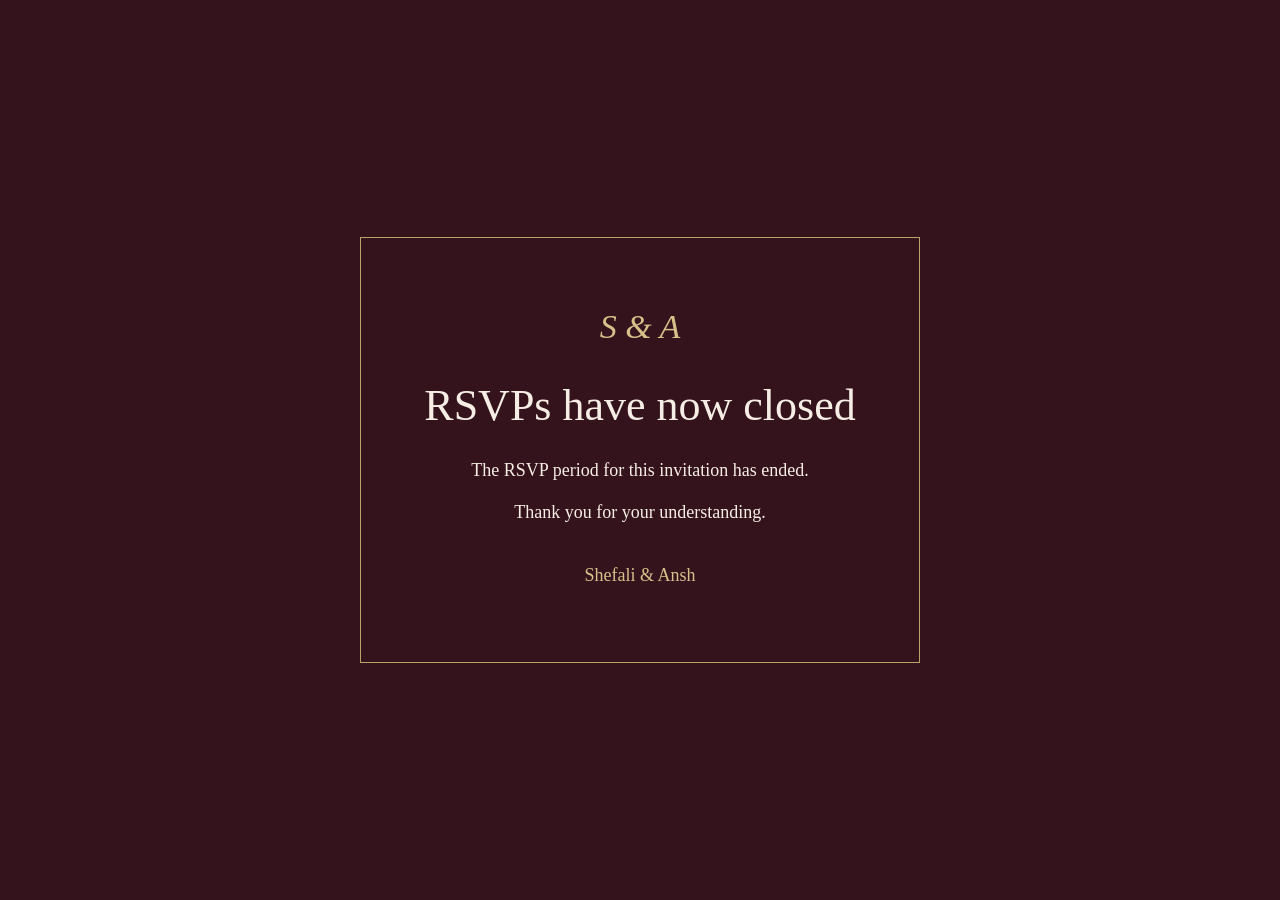
==== commit c8f1b8b3: "Close original invitation link while preserving new November RSVP invitation" ====
--- a/index.html
+++ b/index.html
@@ -1,184 +1,19 @@
 <!doctype html>
 <html lang="en">
 <head>
-  <meta charset="utf-8">
-  <meta name="viewport" content="width=device-width,initial-scale=1,viewport-fit=cover">
-  <meta name="theme-color" content="#f6eee5">
-  <title>Shefali &amp; Ansh | Bali 2027</title>
-  <meta name="description" content="The wedding celebration of Shefali and Ansh at Grand Hyatt Bali, 9–11 April 2027.">
-  <link rel="preconnect" href="https://fonts.googleapis.com">
-  <link rel="preconnect" href="https://fonts.gstatic.com" crossorigin>
-  <link href="https://fonts.googleapis.com/css2?family=Cormorant+Garamond:ital,wght@0,400;0,500;0,600;1,400;1,500&family=Great+Vibes&family=Italiana&family=Montserrat:wght@300;400;500&display=swap" rel="stylesheet">
-  <link rel="stylesheet" href="style.css?v=haldi-live-1">
+<meta charset="utf-8">
+<meta name="viewport" content="width=device-width,initial-scale=1">
+<meta name="robots" content="noindex,nofollow">
+<meta name="theme-color" content="#34131c">
+<title>RSVP closed | Shefali &amp; Ansh</title>
+<style>
+*{box-sizing:border-box}body{margin:0;min-height:100vh;min-height:100svh;display:grid;place-items:center;padding:28px;background:#34131c;color:#f6eee5;font-family:Georgia,serif;text-align:center}
+main{width:min(100%,560px);padding:60px 28px;border:1px solid #bca16b}
+.monogram{margin:0 0 24px;color:#d9c08b;font-size:34px;font-style:italic}
+h1{margin:0 0 24px;font-size:clamp(30px,6vw,44px);font-weight:400}
+p{font-size:18px;line-height:1.7;margin:12px 0}
+.names{margin-top:32px;color:#d9c08b}
+</style>
 </head>
-<body class="locked">
-  <div class="paper-grain" aria-hidden="true"></div>
-
-  <section class="gate" id="gate" aria-label="Open wedding invitation">
-    <div class="gate-wash"></div>
-    <div class="gate-content">
-      <p class="gate-kicker">Together with their families</p>
-      <button class="monogram-button" id="open-invitation" type="button" aria-label="Open Shefali and Ansh's invitation">
-        <span class="monogram-letters signature-mark">S<span class="name-amp">&amp;</span>A</span>
-        <span class="monogram-ring"></span>
-      </button>
-      <h1>Shefali <i class="name-amp">&amp;</i> Ansh</h1>
-      <p class="gate-date">Bali · April 2027</p>
-      <p class="tap-note">Tap the monogram to enter</p>
-    </div>
-  </section>
-
-  <main id="invitation" aria-hidden="true">
-    <section class="hero panel">
-      <div class="hero-sky"></div>
-      <div class="hero-copy reveal">
-        <p class="script-small">The wedding celebration of</p>
-        <h2>Shefali <span class="name-amp">&amp;</span> Ansh</h2>
-        <p class="hero-line">Two hearts · one promise · a lifetime</p>
-      </div>
-      <div class="couple-photo reveal" aria-label="Shefali and Ansh holding hands at a tropical resort"></div>
-      <p class="hero-invite reveal">Join us in Bali as we begin our forever, surrounded by the people who mean the most.</p>
-      <button class="scroll-prompt" data-scroll="#save-date" type="button">Discover our celebration <span>↓</span></button>
-    </section>
-
-    <section class="save-date section" id="save-date">
-      <p class="section-kicker reveal">Save our date</p>
-      <div class="scratch-card reveal" id="scratch-card">
-        <div class="scratch-reveal">
-          <span>9th — 11th</span>
-          <strong>April 2027</strong>
-          <small>Grand Hyatt Bali · Nusa Dua</small>
-        </div>
-        <canvas id="scratch-canvas" aria-label="Scratch to reveal the wedding date"></canvas>
-        <p class="scratch-hint" id="scratch-hint">Scratch to reveal</p>
-      </div>
-
-      <div class="countdown reveal" id="countdown" aria-label="Countdown to the celebration">
-        <div><strong id="cd-days">000</strong><span>Days</span></div>
-        <div><strong id="cd-hours">00</strong><span>Hours</span></div>
-        <div><strong id="cd-mins">00</strong><span>Minutes</span></div>
-        <div><strong id="cd-secs">00</strong><span>Seconds</span></div>
-      </div>
-    </section>
-
-    <section class="schedule section" id="events">
-      <p class="section-kicker reveal">Event schedule</p>
-      <h2 class="section-heading reveal">Two days in paradise</h2>
-      <p class="section-intro reveal">Colour, music, tradition and one unforgettable celebration by the sea.</p>
-
-      <article class="event-card mehendi reveal">
-        <div class="event-art"><span class="lantern l1"></span><span class="lantern l2"></span><span class="stage"></span></div>
-        <div class="event-copy">
-          <p class="event-day">Friday · 9th April</p>
-          <h3>Mehendi <i>&amp;</i> Sangeet</h3>
-          <div class="event-rule"></div>
-          <p>7 PM — 12 AM</p>
-          <p>Grand Hyatt Bali</p>
-          <p class="event-venue">Venue: Karangasem Ballroom</p>
-          <p class="event-dress"><span>Dress code: Vibrant tones,</span><span>dazzling shimmer &amp;</span><span>Bollywood drama</span></p>
-        </div>
-      </article>
-
-      <article class="event-card haldi reveal">
-        <div class="event-art" aria-hidden="true"></div>
-        <div class="event-copy">
-          <p class="event-day">Saturday · 10th April</p>
-          <h3>Haldi</h3>
-          <div class="event-rule"></div>
-          <p>11 AM — 2 PM</p>
-          <p>Grand Hyatt Bali</p>
-          <p class="event-venue">Venue: Watercourt</p>
-          <p class="event-dress"><span>Dress code: Think sunshine,</span><span>marigolds &amp; greenery</span></p>
-        </div>
-      </article>
-
-      <article class="event-card wedding reveal">
-        <div class="event-art"><span class="mandap"></span><span class="floral f1"></span><span class="floral f2"></span></div>
-        <div class="event-copy">
-          <p class="event-day">Saturday · 10th April</p>
-          <h3>Wedding</h3>
-          <div class="event-rule"></div>
-          <p>Baraat: 3 PM — 4 PM</p>
-          <p>Wedding Ceremony: 4 PM — 7 PM</p>
-          <p class="event-venue">Venue: Beach</p>
-          <p class="event-dress">Dress code: Pastel hues &amp; Indian-fusion silhouettes</p>
-        </div>
-      </article>
-
-      <article class="event-card dinner reveal">
-        <div class="event-art"><span class="lights"></span><span class="table"></span></div>
-        <div class="event-copy">
-          <p class="event-day">Saturday · 10th April</p>
-          <h3>Wedding Soirée</h3>
-          <div class="event-rule"></div>
-          <p>7 PM — 10 PM</p>
-          <p>Grand Hyatt Bali</p>
-          <p class="event-venue">Venue: Coconut Garden</p>
-        </div>
-      </article>
-
-    </section>
-
-    <section class="venue section" id="venue">
-      <div class="venue-photo" role="img" aria-label="Grand Hyatt Bali resort"></div>
-      <div class="venue-card reveal">
-        <p class="section-kicker">Where we celebrate</p>
-        <h2>Grand Hyatt Bali</h2>
-        <p>Kawasan Wisata Nusa Dua BTDC<br>Nusa Dua, Bali 80363, Indonesia</p>
-        <a class="gold-button" href="https://www.google.com/maps/search/?api=1&amp;query=Grand+Hyatt+Bali+Nusa+Dua" target="_blank" rel="noopener">Open in Google Maps</a>
-      </div>
-    </section>
-
-    <section class="rsvp section" id="rsvp">
-      <div class="rsvp-card reveal">
-        <p class="section-kicker">Your reply</p>
-        <h2>RSVP</h2>
-        <p class="rsvp-intro">We would be pleased to have you at our wedding.</p>
-        <p class="rsvp-deadline">Kindly RSVP by 20th October 2026</p>
-
-        <form class="rsvp-form" id="rsvp-form" novalidate>
-          <label for="rsvp-name">Name</label>
-          <input id="rsvp-name" name="name" type="text" autocomplete="name" required>
-
-          <label for="rsvp-guests">Number of guests</label>
-          <input id="rsvp-guests" name="guests" type="number" min="1" max="20" inputmode="numeric" required>
-
-          <fieldset>
-            <legend>Will you be attending?</legend>
-            <label class="rsvp-choice"><input type="radio" name="attendance" value="Yes" required><span>Accepts with pleasure</span></label>
-            <label class="rsvp-choice"><input type="radio" name="attendance" value="No" required><span>Declines with regret</span></label>
-          </fieldset>
-
-          <label for="rsvp-requirements">Dietary or other requirements</label>
-          <textarea id="rsvp-requirements" name="requirements" rows="4" placeholder="Please tell us about allergies, dietary needs, accessibility, or anything else we should know."></textarea>
-
-          <input class="rsvp-trap" name="website" type="text" tabindex="-1" autocomplete="off" aria-hidden="true">
-          <button class="rsvp-submit" type="submit">Send RSVP</button>
-          <p class="rsvp-status" id="rsvp-status" role="status" aria-live="polite"></p>
-        </form>
-      </div>
-    </section>
-
-    <footer class="closing section">
-      <div class="closing-monogram signature-mark">S<span class="name-amp">&amp;</span>A</div>
-      <p>With love</p>
-      <h2>Shefali <span class="name-amp">&amp;</span> Ansh</h2>
-      <small>We cannot wait to celebrate with you in Bali.</small>
-    </footer>
-  </main>
-
-  <button class="rsvp-tab" data-scroll="#rsvp" type="button">RSVP</button>
-
-  <div class="falling-petals site-petals" id="falling-petals" aria-hidden="true"></div>
-
-  <div class="peacock-companion" id="peacock-companion" aria-hidden="true">
-    <img class="peacock-body" src="assts/peacock-v1.webp" alt="">
-    <img class="peacock-head" src="assts/peacock-v1.webp" alt="">
-    <span class="peacock-glow"></span>
-  </div>
-
-  <button class="music-toggle" id="music-toggle" type="button" aria-label="Pause music"><span>♪</span></button>
-  <audio id="wedding-music" preload="auto"><source src="assts/wedding-song.mp3" type="audio/mpeg"></audio>
-  <script src="script.js?v=event-polish-4"></script>
-</body>
+<body><main><p class="monogram">S &amp; A</p><h1>RSVPs have now closed</h1><p>The RSVP period for this invitation has ended.</p><p>Thank you for your understanding.</p><p class="names">Shefali &amp; Ansh</p></main></body>
 </html>
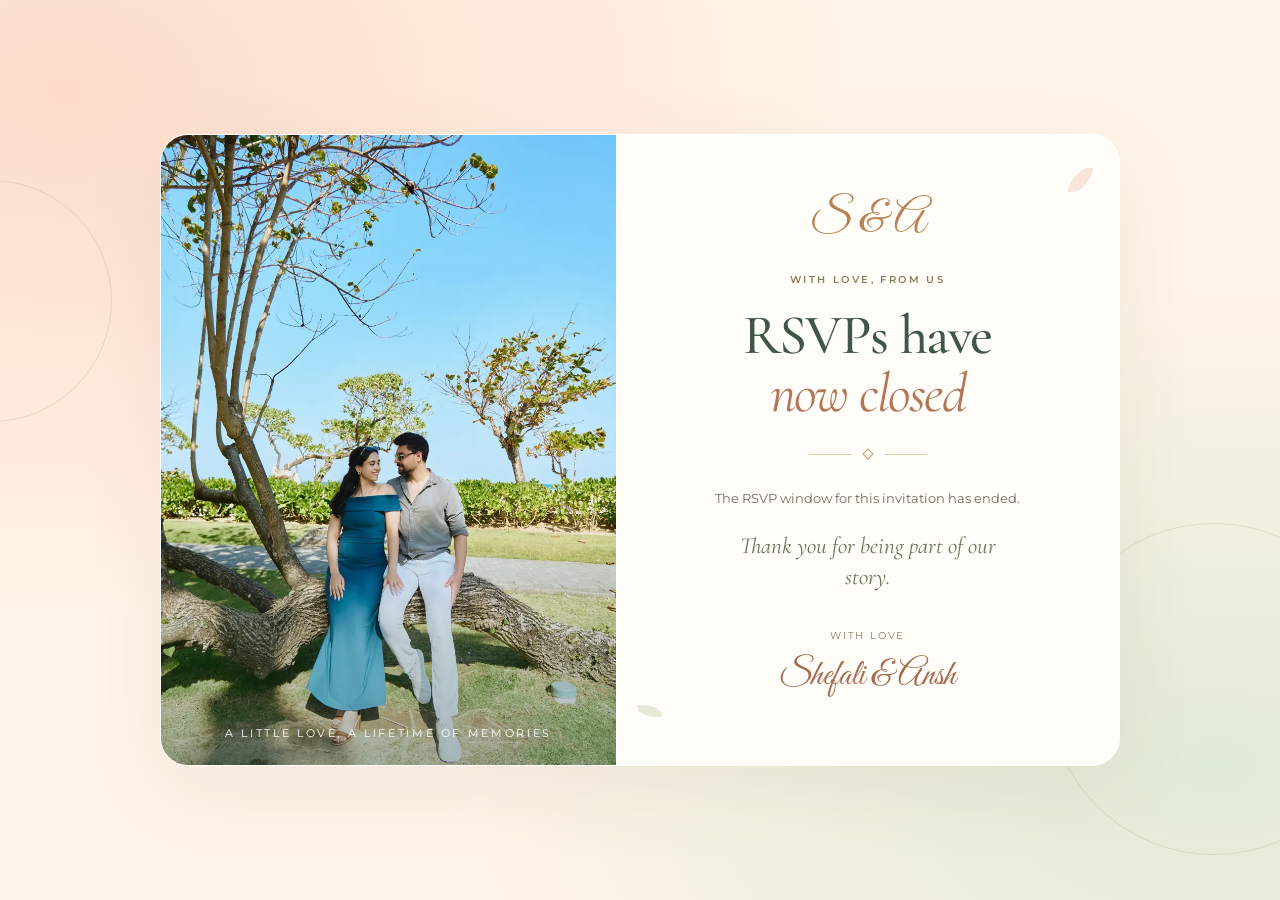
==== commit ebbad818: "Restyle closed invitation with sunny couple portrait and warm pastel design" ====
--- a/index.html
+++ b/index.html
@@ -4,16 +4,54 @@
 <meta charset="utf-8">
 <meta name="viewport" content="width=device-width,initial-scale=1">
 <meta name="robots" content="noindex,nofollow">
-<meta name="theme-color" content="#34131c">
-<title>RSVP closed | Shefali &amp; Ansh</title>
+<meta name="theme-color" content="#fff4e8">
+<title>With love | Shefali &amp; Ansh</title>
+<link rel="preconnect" href="https://fonts.googleapis.com">
+<link rel="preconnect" href="https://fonts.gstatic.com" crossorigin>
+<link href="https://fonts.googleapis.com/css2?family=Cormorant+Garamond:wght@400;500;600&family=Great+Vibes&family=Montserrat:wght@400;500;600&display=swap" rel="stylesheet">
 <style>
-*{box-sizing:border-box}body{margin:0;min-height:100vh;min-height:100svh;display:grid;place-items:center;padding:28px;background:#34131c;color:#f6eee5;font-family:Georgia,serif;text-align:center}
-main{width:min(100%,560px);padding:60px 28px;border:1px solid #bca16b}
-.monogram{margin:0 0 24px;color:#d9c08b;font-size:34px;font-style:italic}
-h1{margin:0 0 24px;font-size:clamp(30px,6vw,44px);font-weight:400}
-p{font-size:18px;line-height:1.7;margin:12px 0}
-.names{margin-top:32px;color:#d9c08b}
+*{box-sizing:border-box}
+body{margin:0;min-height:100vh;min-height:100svh;display:grid;place-items:center;padding:48px 24px;background:radial-gradient(ellipse at 5% 10%,#fcdcc9 0,transparent 46%),radial-gradient(ellipse at 95% 85%,#e0ebd7 0,transparent 45%),#fff4e8;color:#394a40;font-family:'Montserrat',sans-serif}
+body:before,body:after{content:"";position:fixed;width:240px;height:240px;border:1px solid #bcbf9160;border-radius:50%;z-index:-1;pointer-events:none}
+body:before{left:-130px;top:20%}body:after{right:-100px;bottom:5%;width:330px;height:330px}
+.card{position:relative;display:grid;grid-template-columns:.95fr 1.05fr;width:min(100%,960px);overflow:hidden;background:#fffdf8;border:1px solid #fff;border-radius:28px;box-shadow:0 24px 80px #82614c16}
+.photo{position:relative;min-height:610px;margin:0;background:#d5e7db}
+.photo img{display:block;width:100%;height:100%;position:absolute;inset:0;object-fit:cover;object-position:50% 65%}
+.photo:after{content:"";position:absolute;inset:0;background:linear-gradient(0deg,#153d3555,transparent 38%)}
+.photo figcaption{position:absolute;bottom:25px;left:0;right:0;color:white;text-align:center;font-size:11px;letter-spacing:.24em;text-transform:uppercase;z-index:1}
+.copy{position:relative;display:flex;flex-direction:column;align-items:center;justify-content:center;text-align:center;padding:64px 42px}
+.monogram{font-family:'Great Vibes',cursive;color:#ba8357;font-size:44px;line-height:1;margin:0 0 30px}
+.eyebrow{font-size:10px;font-weight:600;letter-spacing:.24em;text-transform:uppercase;color:#8a7b61;margin:0 0 20px}
+h1{font-family:'Cormorant Garamond',Georgia,serif;font-size:clamp(40px,5vw,56px);font-weight:500;line-height:1.04;letter-spacing:-.025em;margin:0;color:#3f5846}
+h1 em{font-weight:400;color:#b57658}
+.flourish{display:flex;align-items:center;gap:13px;margin:28px 0;color:#bd9861}
+.flourish:before,.flourish:after{content:"";width:42px;height:1px;background:#dccaac}
+.flourish span{width:8px;height:8px;display:block;transform:rotate(45deg);border:1px solid #bd9861}
+.message{max-width:310px;font-size:13px;line-height:1.9;color:#706e62;margin:0}
+.thanks{max-width:300px;font-family:'Cormorant Garamond',Georgia,serif;font-size:23px;font-style:italic;line-height:1.35;margin:20px 0 0;color:#65745b}
+.signoff{margin-top:36px}
+.signoff p{font-size:10px;letter-spacing:.18em;text-transform:uppercase;color:#8a7b61;margin:0 0 10px}
+.names{font-family:'Great Vibes',cursive;font-size:35px;color:#a56a50;line-height:1.4}
+.petal{position:absolute;pointer-events:none;width:17px;height:30px;border-radius:90% 0 90% 0;background:#efc5ad70}
+.p1{top:30px;right:30px;transform:rotate(20deg)}
+.p2{bottom:42px;left:27px;transform:rotate(85deg);background:#c9d7b580;width:13px;height:24px}
+@media(max-width:680px){body{padding:22px 16px}.card{max-width:440px;grid-template-columns:1fr;border-radius:24px}.photo{min-height:0;height:320px}.photo img{object-position:50% 62%}.photo figcaption{bottom:18px;font-size:9px}.copy{padding:38px 28px 42px}.monogram{font-size:36px;margin-bottom:23px}h1{font-size:45px}.eyebrow{font-size:9px;margin-bottom:16px}.flourish{margin:22px 0}.signoff{margin-top:28px}.names{font-size:33px}}
+@media(max-width:360px){.photo{height:280px}.copy{padding:32px 20px}h1{font-size:39px}}
 </style>
 </head>
-<body><main><p class="monogram">S &amp; A</p><h1>RSVPs have now closed</h1><p>The RSVP period for this invitation has ended.</p><p>Thank you for your understanding.</p><p class="names">Shefali &amp; Ansh</p></main></body>
+<body>
+<main class="card">
+<figure class="photo"><img src="assts/closing-couple-v2.webp" alt="Shefali and Ansh together under a tree on a sunny day" width="900" height="1350" fetchpriority="high"><figcaption>A little love, a lifetime of memories</figcaption></figure>
+<section class="copy" aria-labelledby="closed-heading">
+<span class="petal p1" aria-hidden="true"></span><span class="petal p2" aria-hidden="true"></span>
+<p class="monogram" aria-label="S and A">S &amp; A</p>
+<p class="eyebrow">With love, from us</p>
+<h1 id="closed-heading">RSVPs have<br><em>now closed</em></h1>
+<div class="flourish" aria-hidden="true"><span></span></div>
+<p class="message">The RSVP window for this invitation has ended.</p>
+<p class="thanks">Thank you for being part of our story.</p>
+<div class="signoff"><p>With love</p><div class="names">Shefali &amp; Ansh</div></div>
+</section>
+</main>
+</body>
 </html>
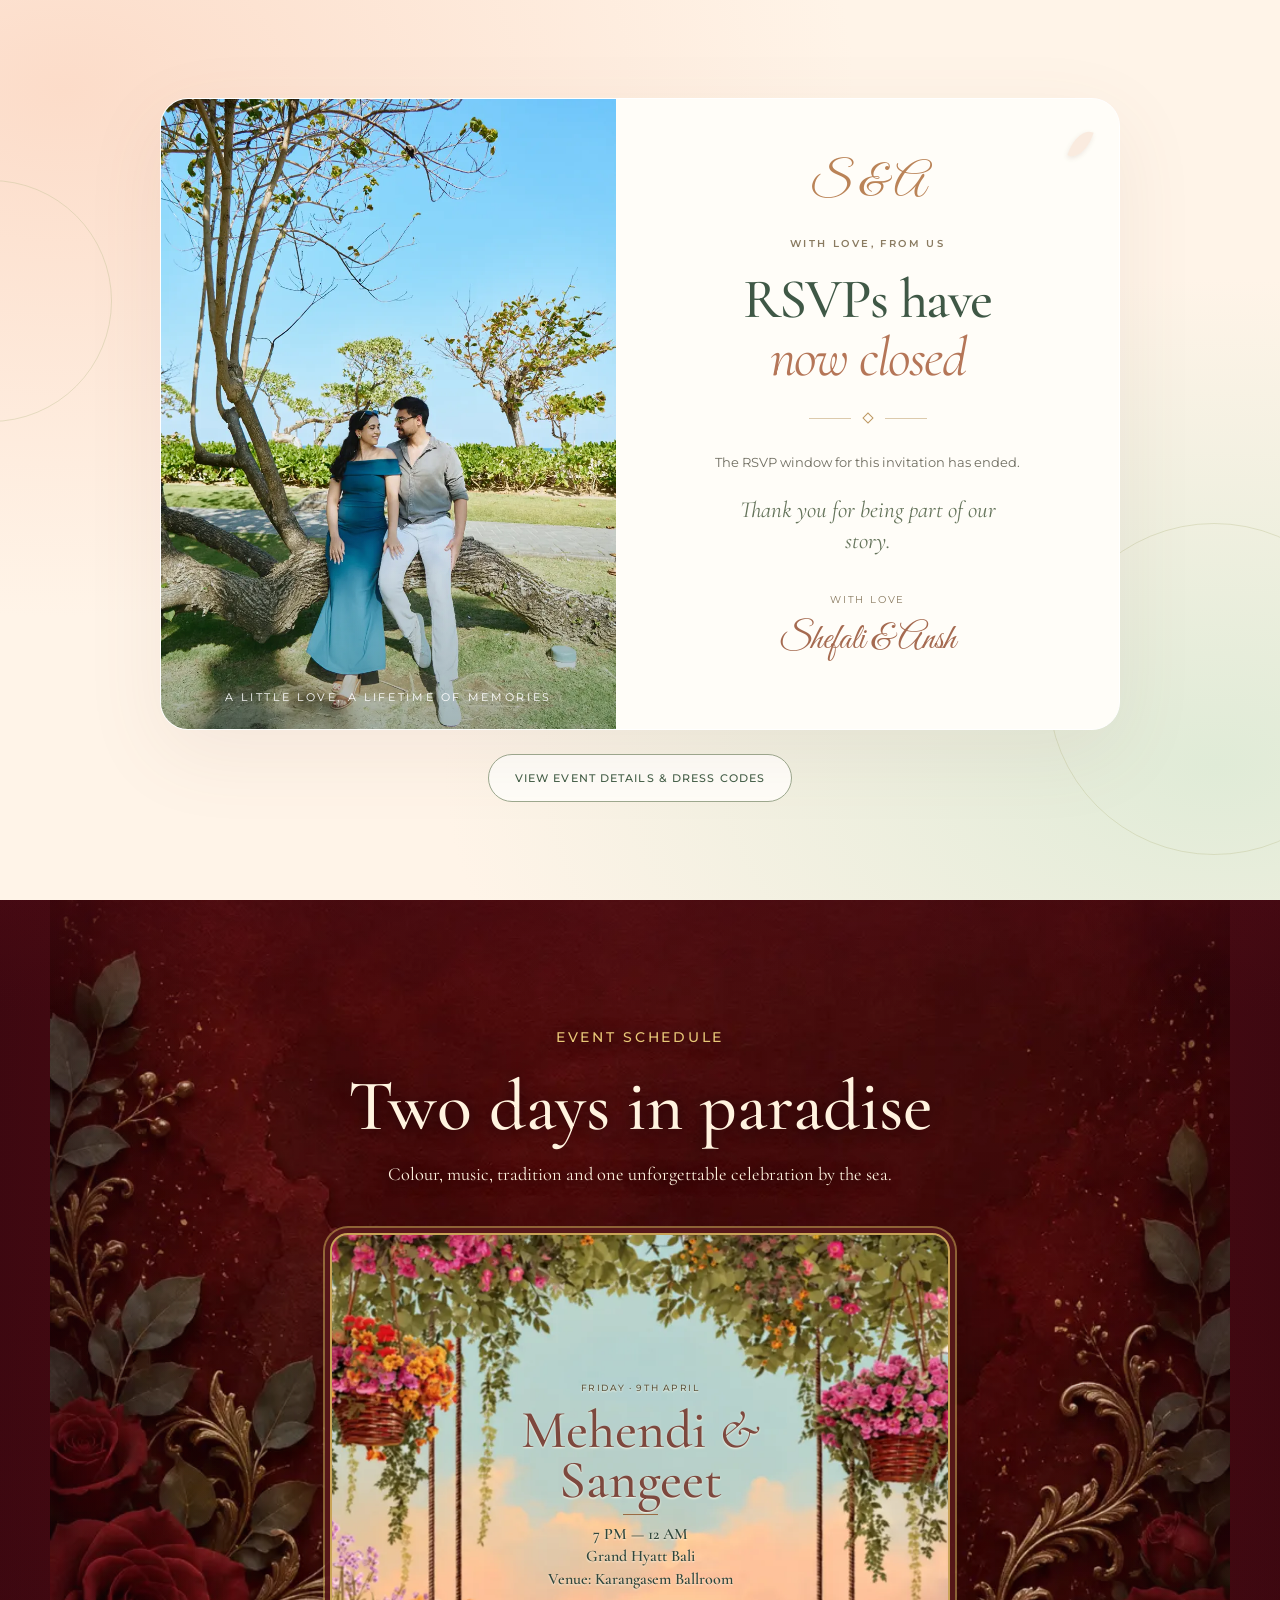
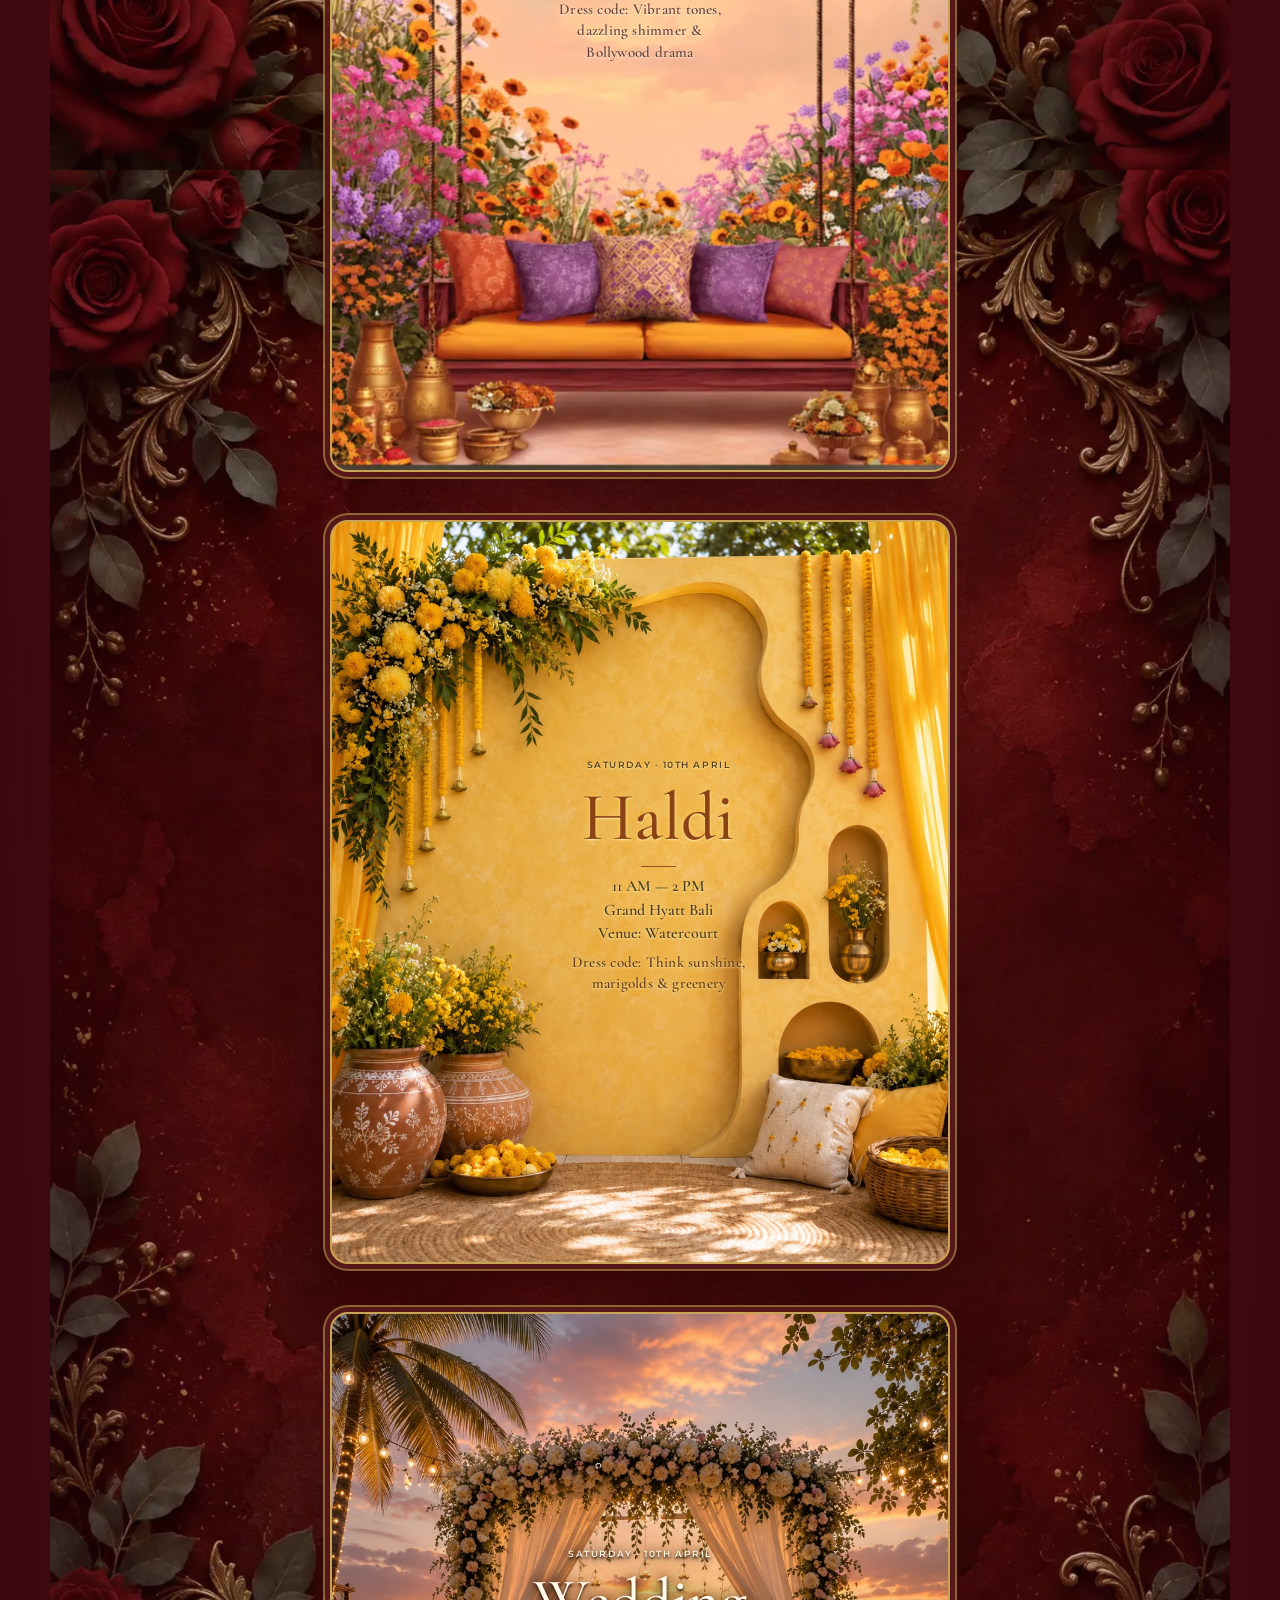
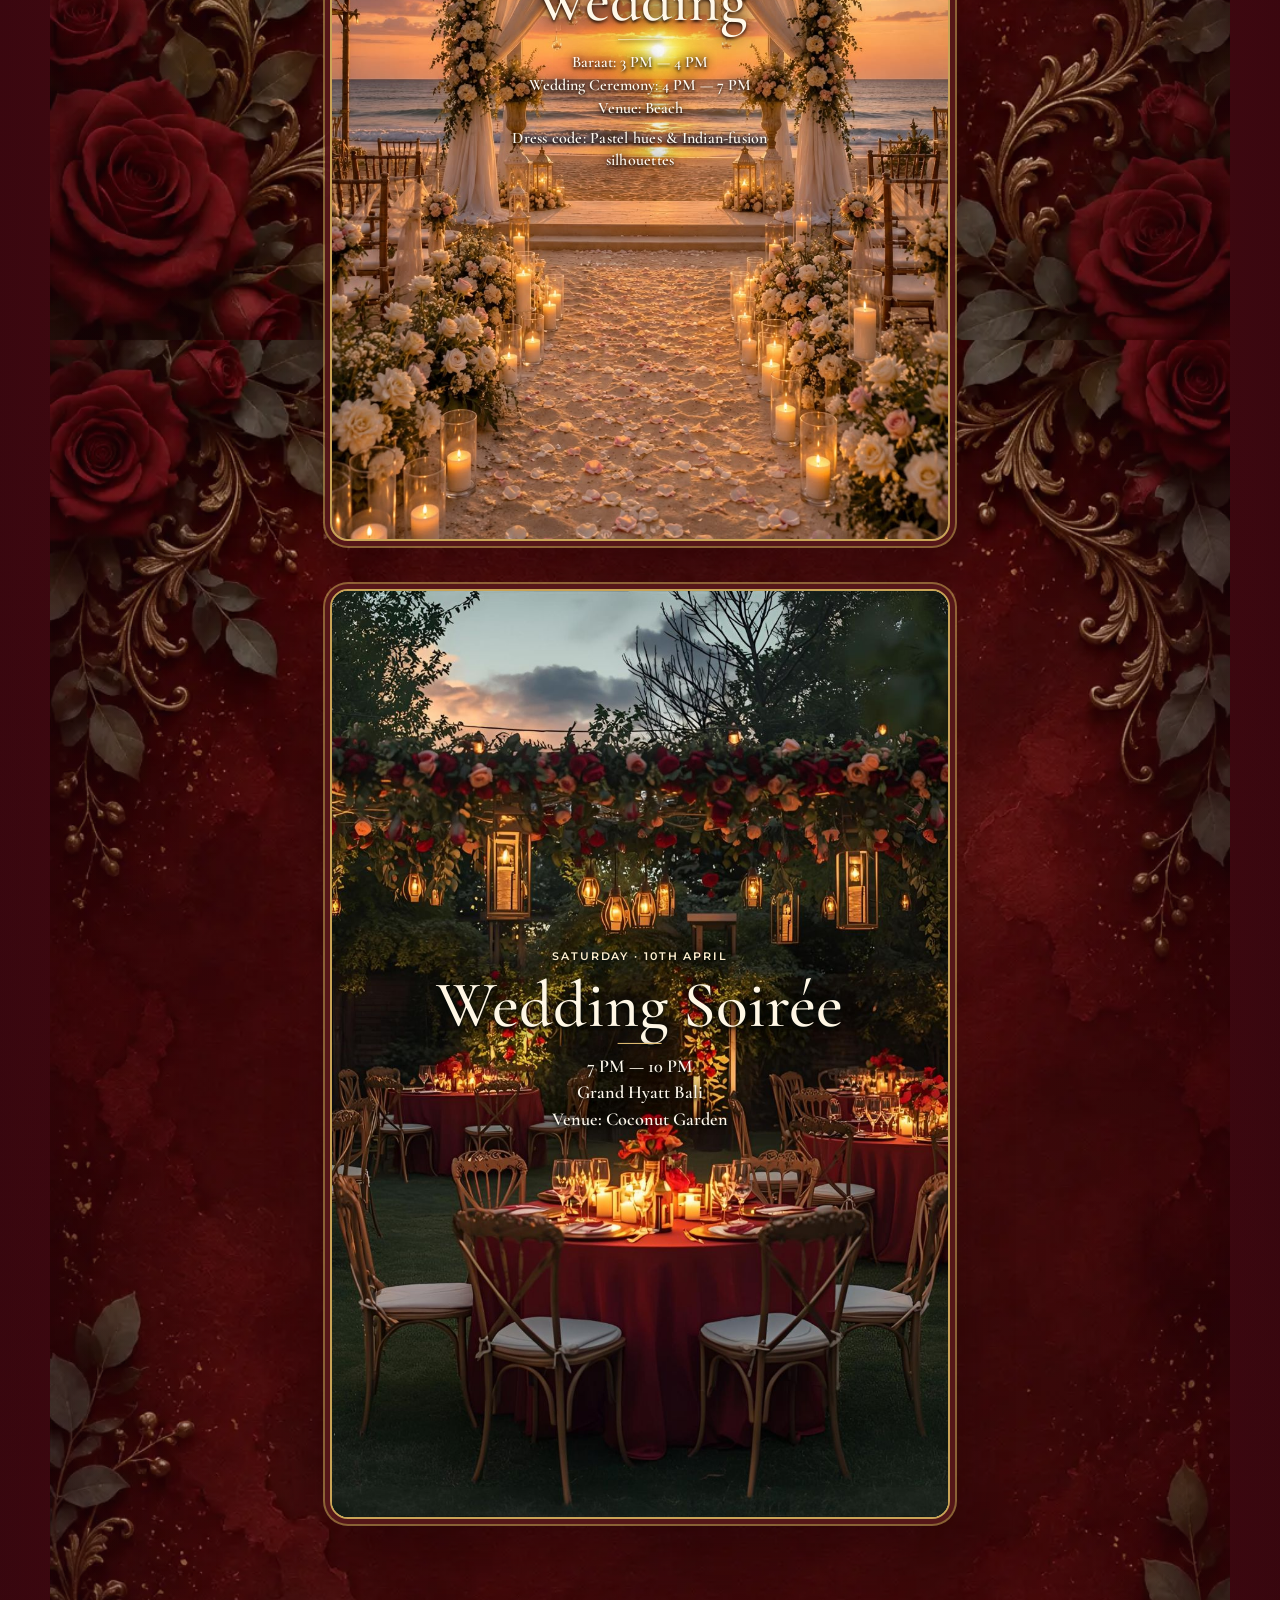
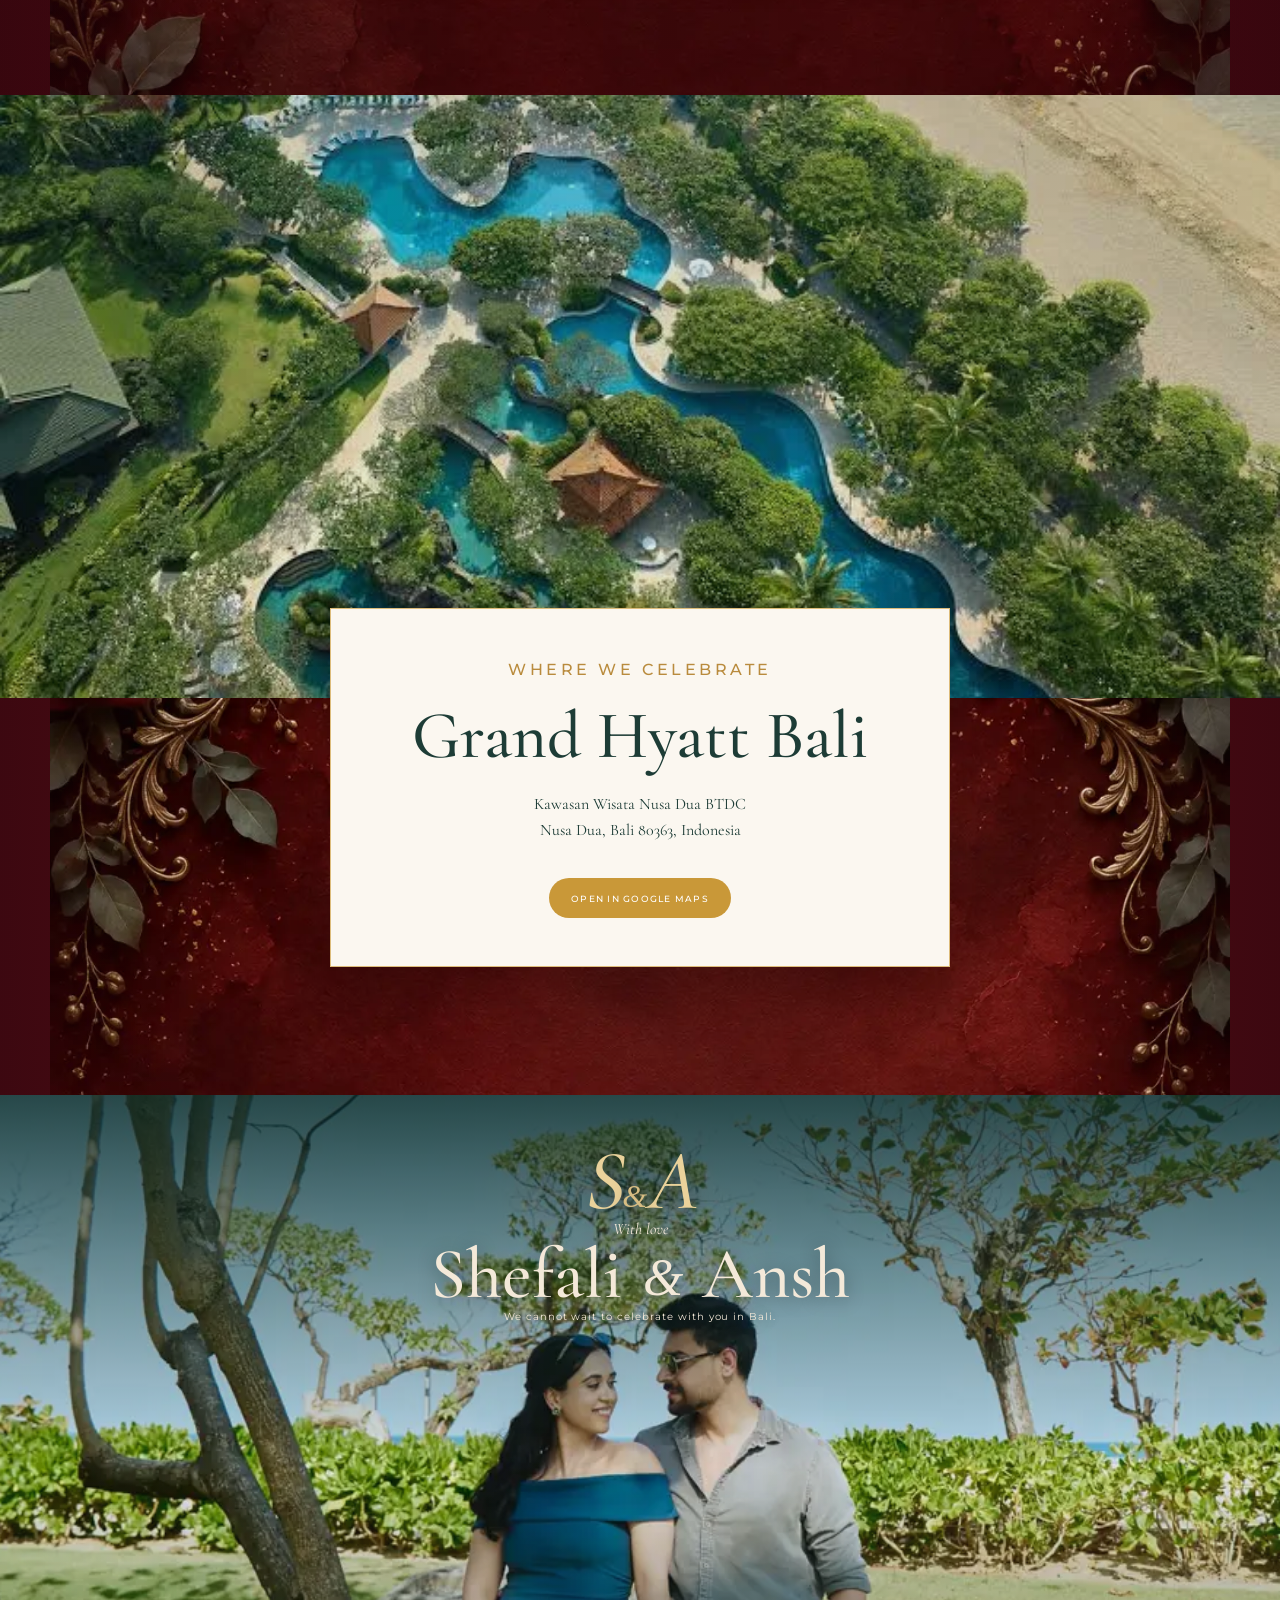
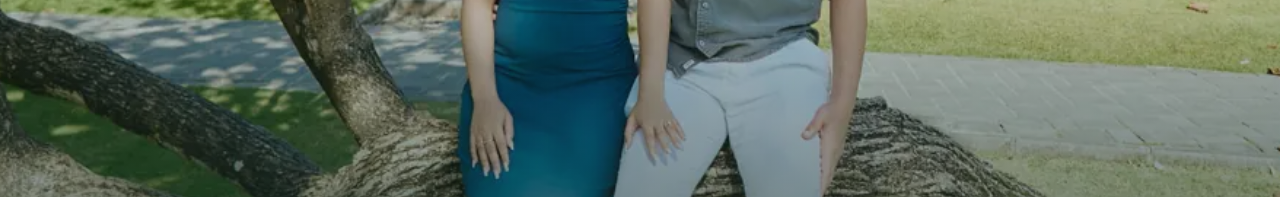
==== commit 8d3666bb: "Restore event schedule and venue below closed RSVP welcome on original link" ====
--- a/index.html
+++ b/index.html
@@ -5,42 +5,30 @@
 <meta name="viewport" content="width=device-width,initial-scale=1">
 <meta name="robots" content="noindex,nofollow">
 <meta name="theme-color" content="#fff4e8">
-<title>With love | Shefali &amp; Ansh</title>
+<title>Event details | Shefali &amp; Ansh</title>
+<meta name="description" content="RSVPs for this invitation have closed. View our wedding event schedule, dress codes and Grand Hyatt Bali venue details.">
 <link rel="preconnect" href="https://fonts.googleapis.com">
 <link rel="preconnect" href="https://fonts.gstatic.com" crossorigin>
-<link href="https://fonts.googleapis.com/css2?family=Cormorant+Garamond:wght@400;500;600&family=Great+Vibes&family=Montserrat:wght@400;500;600&display=swap" rel="stylesheet">
+<link href="https://fonts.googleapis.com/css2?family=Cormorant+Garamond:ital,wght@0,400;0,500;0,600;1,400;1,500&family=Great+Vibes&family=Italiana&family=Montserrat:wght@300;400;500;600&display=swap" rel="stylesheet">
+<link rel="stylesheet" href="style.css?v=royal-hero-1">
 <style>
-*{box-sizing:border-box}
-body{margin:0;min-height:100vh;min-height:100svh;display:grid;place-items:center;padding:48px 24px;background:radial-gradient(ellipse at 5% 10%,#fcdcc9 0,transparent 46%),radial-gradient(ellipse at 95% 85%,#e0ebd7 0,transparent 45%),#fff4e8;color:#394a40;font-family:'Montserrat',sans-serif}
-body:before,body:after{content:"";position:fixed;width:240px;height:240px;border:1px solid #bcbf9160;border-radius:50%;z-index:-1;pointer-events:none}
-body:before{left:-130px;top:20%}body:after{right:-100px;bottom:5%;width:330px;height:330px}
-.card{position:relative;display:grid;grid-template-columns:.95fr 1.05fr;width:min(100%,960px);overflow:hidden;background:#fffdf8;border:1px solid #fff;border-radius:28px;box-shadow:0 24px 80px #82614c16}
-.photo{position:relative;min-height:610px;margin:0;background:#d5e7db}
-.photo img{display:block;width:100%;height:100%;position:absolute;inset:0;object-fit:cover;object-position:50% 65%}
-.photo:after{content:"";position:absolute;inset:0;background:linear-gradient(0deg,#153d3555,transparent 38%)}
-.photo figcaption{position:absolute;bottom:25px;left:0;right:0;color:white;text-align:center;font-size:11px;letter-spacing:.24em;text-transform:uppercase;z-index:1}
-.copy{position:relative;display:flex;flex-direction:column;align-items:center;justify-content:center;text-align:center;padding:64px 42px}
-.monogram{font-family:'Great Vibes',cursive;color:#ba8357;font-size:44px;line-height:1;margin:0 0 30px}
-.eyebrow{font-size:10px;font-weight:600;letter-spacing:.24em;text-transform:uppercase;color:#8a7b61;margin:0 0 20px}
-h1{font-family:'Cormorant Garamond',Georgia,serif;font-size:clamp(40px,5vw,56px);font-weight:500;line-height:1.04;letter-spacing:-.025em;margin:0;color:#3f5846}
-h1 em{font-weight:400;color:#b57658}
-.flourish{display:flex;align-items:center;gap:13px;margin:28px 0;color:#bd9861}
-.flourish:before,.flourish:after{content:"";width:42px;height:1px;background:#dccaac}
-.flourish span{width:8px;height:8px;display:block;transform:rotate(45deg);border:1px solid #bd9861}
-.message{max-width:310px;font-size:13px;line-height:1.9;color:#706e62;margin:0}
-.thanks{max-width:300px;font-family:'Cormorant Garamond',Georgia,serif;font-size:23px;font-style:italic;line-height:1.35;margin:20px 0 0;color:#65745b}
-.signoff{margin-top:36px}
-.signoff p{font-size:10px;letter-spacing:.18em;text-transform:uppercase;color:#8a7b61;margin:0 0 10px}
-.names{font-family:'Great Vibes',cursive;font-size:35px;color:#a56a50;line-height:1.4}
-.petal{position:absolute;pointer-events:none;width:17px;height:30px;border-radius:90% 0 90% 0;background:#efc5ad70}
-.p1{top:30px;right:30px;transform:rotate(20deg)}
-.p2{bottom:42px;left:27px;transform:rotate(85deg);background:#c9d7b580;width:13px;height:24px}
-@media(max-width:680px){body{padding:22px 16px}.card{max-width:440px;grid-template-columns:1fr;border-radius:24px}.photo{min-height:0;height:320px}.photo img{object-position:50% 62%}.photo figcaption{bottom:18px;font-size:9px}.copy{padding:38px 28px 42px}.monogram{font-size:36px;margin-bottom:23px}h1{font-size:45px}.eyebrow{font-size:9px;margin-bottom:16px}.flourish{margin:22px 0}.signoff{margin-top:28px}.names{font-size:33px}}
-@media(max-width:360px){.photo{height:280px}.copy{padding:32px 20px}h1{font-size:39px}}
+.closed-intro *{box-sizing:border-box}.closed-intro{margin:0;min-height:100vh;min-height:100svh;display:grid;place-items:center;padding:48px 24px;background:radial-gradient(ellipse at 5% 10%,#fcdcc9 0,transparent 46%),radial-gradient(ellipse at 95% 85%,#e0ebd7 0,transparent 45%),#fff4e8;color:#394a40;font-family:'Montserrat',sans-serif}.closed-intro:before,.closed-intro:after{content:"";position:fixed;width:240px;height:240px;border:1px solid #bcbf9160;border-radius:50%;z-index:-1;pointer-events:none}.closed-intro:before{left:-130px;top:20%}.closed-intro:after{right:-100px;bottom:5%;width:330px;height:330px}.closed-intro .card{position:relative;display:grid;grid-template-columns:.95fr 1.05fr;width:min(100%,960px);overflow:hidden;background:#fffdf8;border:1px solid #fff;border-radius:28px;box-shadow:0 24px 80px #82614c16}.closed-intro .photo{position:relative;min-height:610px;margin:0;background:#d5e7db}.closed-intro .photo img{display:block;width:100%;height:100%;position:absolute;inset:0;object-fit:cover;object-position:50% 65%}.closed-intro .photo:after{content:"";position:absolute;inset:0;background:linear-gradient(0deg,#153d3555,transparent 38%)}.closed-intro .photo figcaption{position:absolute;bottom:25px;left:0;right:0;color:white;text-align:center;font-size:11px;letter-spacing:.24em;text-transform:uppercase;z-index:1}.closed-intro .copy{position:relative;display:flex;flex-direction:column;align-items:center;justify-content:center;text-align:center;padding:64px 42px}.closed-intro .monogram{font-family:'Great Vibes',cursive;color:#ba8357;font-size:44px;line-height:1;margin:0 0 30px}.closed-intro .eyebrow{font-size:10px;font-weight:600;letter-spacing:.24em;text-transform:uppercase;color:#8a7b61;margin:0 0 20px}.closed-intro h1{font-family:'Cormorant Garamond',Georgia,serif;font-size:clamp(40px,5vw,56px);font-weight:500;line-height:1.04;letter-spacing:-.025em;margin:0;color:#3f5846}.closed-intro h1 em{font-weight:400;color:#b57658}.closed-intro .flourish{display:flex;align-items:center;gap:13px;margin:28px 0;color:#bd9861}.closed-intro .flourish:before,.closed-intro .flourish:after{content:"";width:42px;height:1px;background:#dccaac}.closed-intro .flourish span{width:8px;height:8px;display:block;transform:rotate(45deg);border:1px solid #bd9861}.closed-intro .message{max-width:310px;font-size:13px;line-height:1.9;color:#706e62;margin:0}.closed-intro .thanks{max-width:300px;font-family:'Cormorant Garamond',Georgia,serif;font-size:23px;font-style:italic;line-height:1.35;margin:20px 0 0;color:#65745b}.closed-intro .signoff{margin-top:36px}.closed-intro .signoff p{font-size:10px;letter-spacing:.18em;text-transform:uppercase;color:#8a7b61;margin:0 0 10px}.closed-intro .names{font-family:'Great Vibes',cursive;font-size:35px;color:#a56a50;line-height:1.4}.closed-intro .petal{position:absolute;pointer-events:none;width:17px;height:30px;border-radius:90% 0 90% 0;background:#efc5ad70}.closed-intro .p1{top:30px;right:30px;transform:rotate(20deg)}.closed-intro .p2{bottom:42px;left:27px;transform:rotate(85deg);background:#c9d7b580;width:13px;height:24px}
+@media(max-width:680px){body{padding:22px 16px}.closed-intro .card{max-width:440px;grid-template-columns:1fr;border-radius:24px}.closed-intro .photo{min-height:0;height:320px}.closed-intro .photo img{object-position:50% 62%}.closed-intro .photo figcaption{bottom:18px;font-size:9px}.closed-intro .copy{padding:38px 28px 42px}.closed-intro .monogram{font-size:36px;margin-bottom:23px}.closed-intro h1{font-size:45px}.closed-intro .eyebrow{font-size:9px;margin-bottom:16px}.closed-intro .flourish{margin:22px 0}.closed-intro .signoff{margin-top:28px}.closed-intro .names{font-size:33px}}
+@media(max-width:360px){.photo{height:280px}.closed-intro .copy{padding:32px 20px}.closed-intro h1{font-size:39px}}
+
+.closed-intro{display:flex;flex-direction:column;justify-content:center;gap:24px;position:relative;isolation:isolate}
+.closed-intro:before,.closed-intro:after{position:absolute}
+.closed-intro .details-link{display:inline-flex;align-items:center;justify-content:center;padding:15px 26px;border:1px solid #9da98f;border-radius:30px;background:#fffdf8;color:#425d46;font:500 11px/1.5 'Montserrat',sans-serif;letter-spacing:.1em;text-transform:uppercase;text-decoration:none;transition:background .2s,box-shadow .2s}
+.closed-intro .details-link:hover{background:#e7eedf;box-shadow:0 6px 20px #53654215}
+.closed-intro .details-link:focus-visible{outline:3px solid #a56a50;outline-offset:4px}
+#event-details .reveal{opacity:1;transform:none}
+#events{scroll-margin-top:20px}
+@media(prefers-reduced-motion:reduce){html{scroll-behavior:auto}}
 </style>
 </head>
 <body>
-<main class="card">
+<header class="closed-intro">
+<div class="card">
 <figure class="photo"><img src="assts/closing-couple-v2.webp" alt="Shefali and Ansh together under a tree on a sunny day" width="900" height="1350" fetchpriority="high"><figcaption>A little love, a lifetime of memories</figcaption></figure>
 <section class="copy" aria-labelledby="closed-heading">
 <span class="petal p1" aria-hidden="true"></span><span class="petal p2" aria-hidden="true"></span>
@@ -52,6 +40,85 @@
 <p class="thanks">Thank you for being part of our story.</p>
 <div class="signoff"><p>With love</p><div class="names">Shefali &amp; Ansh</div></div>
 </section>
+</div>
+<a class="details-link" href="#events">View event details &amp; dress codes</a>
+</header>
+<main id="event-details">
+    <section class="schedule section" id="events">
+      <p class="section-kicker reveal in-view">Event schedule</p>
+      <h2 class="section-heading reveal in-view">Two days in paradise</h2>
+      <p class="section-intro reveal in-view">Colour, music, tradition and one unforgettable celebration by the sea.</p>
+
+      <article class="event-card mehendi reveal in-view">
+        <div class="event-art"><span class="lantern l1"></span><span class="lantern l2"></span><span class="stage"></span></div>
+        <div class="event-copy">
+          <p class="event-day">Friday · 9th April</p>
+          <h3>Mehendi <i>&amp;</i> Sangeet</h3>
+          <div class="event-rule"></div>
+          <p>7 PM — 12 AM</p>
+          <p>Grand Hyatt Bali</p>
+          <p class="event-venue">Venue: Karangasem Ballroom</p>
+          <p class="event-dress"><span>Dress code: Vibrant tones,</span><span>dazzling shimmer &amp;</span><span>Bollywood drama</span></p>
+        </div>
+      </article>
+
+      <article class="event-card haldi reveal in-view">
+        <div class="event-art" aria-hidden="true"></div>
+        <div class="event-copy">
+          <p class="event-day">Saturday · 10th April</p>
+          <h3>Haldi</h3>
+          <div class="event-rule"></div>
+          <p>11 AM — 2 PM</p>
+          <p>Grand Hyatt Bali</p>
+          <p class="event-venue">Venue: Watercourt</p>
+          <p class="event-dress"><span>Dress code: Think sunshine,</span><span>marigolds &amp; greenery</span></p>
+        </div>
+      </article>
+
+      <article class="event-card wedding reveal in-view">
+        <div class="event-art"><span class="mandap"></span><span class="floral f1"></span><span class="floral f2"></span></div>
+        <div class="event-copy">
+          <p class="event-day">Saturday · 10th April</p>
+          <h3>Wedding</h3>
+          <div class="event-rule"></div>
+          <p>Baraat: 3 PM — 4 PM</p>
+          <p>Wedding Ceremony: 4 PM — 7 PM</p>
+          <p class="event-venue">Venue: Beach</p>
+          <p class="event-dress">Dress code: Pastel hues &amp; Indian-fusion silhouettes</p>
+        </div>
+      </article>
+
+      <article class="event-card dinner reveal in-view">
+        <div class="event-art"><span class="lights"></span><span class="table"></span></div>
+        <div class="event-copy">
+          <p class="event-day">Saturday · 10th April</p>
+          <h3>Wedding Soirée</h3>
+          <div class="event-rule"></div>
+          <p>7 PM — 10 PM</p>
+          <p>Grand Hyatt Bali</p>
+          <p class="event-venue">Venue: Coconut Garden</p>
+        </div>
+      </article>
+
+    </section>
+
+    <section class="venue section" id="venue">
+      <div class="venue-photo" role="img" aria-label="Grand Hyatt Bali resort"></div>
+      <div class="venue-card reveal in-view">
+        <p class="section-kicker">Where we celebrate</p>
+        <h2>Grand Hyatt Bali</h2>
+        <p>Kawasan Wisata Nusa Dua BTDC<br>Nusa Dua, Bali 80363, Indonesia</p>
+        <a class="gold-button" href="https://www.google.com/maps/search/?api=1&amp;query=Grand+Hyatt+Bali+Nusa+Dua" target="_blank" rel="noopener">Open in Google Maps</a>
+      </div>
+    </section>
+
+
+    <footer class="closing section">
+      <div class="closing-monogram signature-mark">S<span class="name-amp">&amp;</span>A</div>
+      <p>With love</p>
+      <h2>Shefali <span class="name-amp">&amp;</span> Ansh</h2>
+      <small>We cannot wait to celebrate with you in Bali.</small>
+    </footer>
 </main>
 </body>
 </html>
--- a/style.css
+++ b/style.css
@@ -0,0 +1,950 @@
+:root{--ink:#1d3c36;--sage:#728f82;--gold:#b98b3d;--cream:#fbf6ef;--blush:#efd7cf;--paper:#f7eee5;--display:"Italiana",serif;--serif:"Cormorant Garamond",serif;--sans:"Montserrat",sans-serif}
+*{box-sizing:border-box}html{scroll-behavior:smooth}body{margin:0;background:var(--paper);color:var(--ink);font-family:var(--serif);overflow-x:hidden}body.locked{overflow:hidden}button,a{-webkit-tap-highlight-color:transparent}.paper-grain{position:fixed;inset:0;z-index:9999;pointer-events:none;opacity:.12;background-image:url("data:image/svg+xml,%3Csvg viewBox='0 0 180 180' xmlns='http://www.w3.org/2000/svg'%3E%3Cfilter id='n'%3E%3CfeTurbulence type='fractalNoise' baseFrequency='.8' numOctaves='3' stitchTiles='stitch'/%3E%3C/filter%3E%3Crect width='100%25' height='100%25' filter='url(%23n)' opacity='.24'/%3E%3C/svg%3E")}
+.gate{position:fixed;inset:0;z-index:9000;display:grid;place-items:center;min-height:100svh;background:linear-gradient(150deg,#ecf3ef 0%,#f8e8df 48%,#e6f1ef 100%);transition:opacity 1s ease,visibility 1s}.gate::before,.gate::after{content:"";position:absolute;width:43vw;height:65vh;opacity:.4;background:radial-gradient(ellipse at bottom,#648b79 0 4%,transparent 5%),linear-gradient(78deg,transparent 48%,#698c7c 49% 51%,transparent 52%);filter:blur(.2px)}.gate::before{left:-19vw;bottom:-25vh;transform:rotate(18deg)}.gate::after{right:-19vw;top:-25vh;transform:rotate(198deg)}.gate.opened{opacity:0;visibility:hidden;pointer-events:none}.gate-wash{position:absolute;inset:0;background:radial-gradient(circle at 50% 45%,#fff9 0 16%,transparent 48%)}.gate-content{position:relative;text-align:center;padding:2rem;animation:gateIn 1.4s ease both}.gate-kicker,.gate-date,.tap-note{font-family:var(--sans);text-transform:uppercase;letter-spacing:.2em;font-size:.62rem}.gate-kicker{margin-bottom:2rem}.gate h1{font:500 clamp(2.5rem,8vw,4.8rem) var(--serif);margin:1.6rem 0 .2rem}.gate h1 i{font-weight:400;color:var(--gold)}.gate-date{color:#776e66}.tap-note{margin-top:2rem;font-size:.52rem;animation:pulse 1.8s infinite}.monogram-button{position:relative;width:170px;height:170px;border:0;background:transparent;color:var(--ink);cursor:pointer;font:400 6rem var(--serif)}.monogram-button span:not(.monogram-ring){position:absolute;top:50%;transform:translateY(-52%)}.monogram-a{left:30px}.monogram-s{right:28px}.monogram-amp{left:50%;font-size:2rem;color:var(--gold);transform:translate(-50%,-45%)!important}.monogram-ring{position:absolute;inset:8px;border:1px solid #b98b3d99;border-radius:50%;transition:transform .5s}.monogram-ring::after{content:"";position:absolute;inset:8px;border:1px solid #1d3c3644;border-radius:50%}.monogram-button:hover .monogram-ring{transform:rotate(20deg) scale(1.04)}
+#invitation{opacity:0;transition:opacity 1s ease}#invitation.visible{opacity:1}.panel{min-height:100svh;position:relative;overflow:hidden}.hero{display:flex;align-items:flex-start;justify-content:center;text-align:center;background:linear-gradient(#dcece9 0 40%,#83c8d4 40% 62%,#f3d6b6 62% 100%)}.hero-sky{position:absolute;inset:0;background:radial-gradient(circle at 78% 13%,#fffbd5 0 4%,transparent 5%),linear-gradient(178deg,transparent 0 39%,#fff8 40%,transparent 42%),radial-gradient(ellipse at 30% 58%,#fff8 0 4%,transparent 5%);opacity:.8}.hero::after{content:"";position:absolute;left:-10%;right:-10%;bottom:25%;height:11%;background:repeating-radial-gradient(ellipse at 50% 100%,#fff 0 2px,transparent 3px 10px);opacity:.55}.hero-copy{position:relative;z-index:2;padding:9vh 1rem 0}.script-small{font:italic 1.15rem var(--serif);letter-spacing:.04em}.hero h2{margin:.25rem 0;font:400 clamp(3.2rem,13vw,6.5rem) var(--serif)}.hero h2 span{color:var(--gold);font-style:italic}.hero-line{font:400 .66rem var(--sans);letter-spacing:.17em;text-transform:uppercase}.couple-photo{position:absolute;z-index:2;left:50%;bottom:-2%;width:min(88vw,520px);height:55%;transform:translateX(-50%);background:url("assts/DSC07613.webp") center 42%/cover no-repeat;border-radius:48% 48% 0 0;box-shadow:0 -16px 60px #fff7}.hero-palms{position:absolute;z-index:1;bottom:25%;font-size:42vw;color:#416b57;opacity:.55;transform:rotate(-14deg)}.palms-left{left:-8%}.palms-right{right:-8%;transform:scaleX(-1) rotate(-14deg)}.scroll-prompt{position:absolute;z-index:4;bottom:1.2rem;border:0;background:#f8f1e9dc;padding:.8rem 1.1rem;border-radius:2rem;color:var(--ink);font:500 .58rem var(--sans);letter-spacing:.12em;text-transform:uppercase;box-shadow:0 5px 20px #173a3025}.scroll-prompt span{margin-left:.5rem}
+.section{position:relative;padding:clamp(5rem,12vw,8rem) max(1.2rem,calc((100vw - 940px)/2))}.section-kicker{text-align:center;margin:0 0 .8rem;color:var(--gold);font:500 .62rem var(--sans);letter-spacing:.22em;text-transform:uppercase}.section-heading{text-align:center;margin:.1rem 0;font:500 clamp(2.6rem,8vw,4.5rem) var(--serif)}.section-intro{max-width:520px;margin:.8rem auto 3rem;text-align:center;font-size:1.15rem;color:#5d6d68}.save-date{background:linear-gradient(135deg,#fbf4ec,#f1dfd7);text-align:center}.save-date::before{content:"✦";display:block;color:#c6a05d;font-size:1.3rem;margin-bottom:1rem}.scratch-card{position:relative;width:min(100%,620px);height:clamp(210px,45vw,280px);margin:2rem auto 3rem;border-radius:14px;overflow:hidden;box-shadow:0 20px 60px #6f4c3524;background:#fff}.scratch-reveal{position:absolute;inset:0;display:flex;flex-direction:column;align-items:center;justify-content:center;background:radial-gradient(circle at 20% 30%,#f2c7ca 0 2%,transparent 3%),radial-gradient(circle at 80% 72%,#c9a855 0 2%,transparent 3%),linear-gradient(140deg,#c3ebef,#f9cbbd);color:#20483f}.scratch-reveal span{font:italic clamp(2.4rem,9vw,4.5rem) var(--serif)}.scratch-reveal strong{font:500 clamp(2rem,7vw,3.4rem) var(--display);letter-spacing:.04em}.scratch-reveal small{margin-top:1rem;font:500 .58rem var(--sans);letter-spacing:.15em;text-transform:uppercase}.scratch-card canvas{position:absolute;inset:0;width:100%;height:100%;touch-action:none;cursor:crosshair;transition:opacity .6s}.scratch-card.done canvas{opacity:0;pointer-events:none}.scratch-hint{position:absolute;left:50%;bottom:1rem;transform:translateX(-50%);z-index:2;margin:0;padding:.45rem .8rem;background:#fff9;border-radius:2rem;font:500 .54rem var(--sans);letter-spacing:.13em;text-transform:uppercase;pointer-events:none;transition:opacity .3s}.scratch-card.engaged .scratch-hint{opacity:0}.countdown{display:grid;grid-template-columns:repeat(4,1fr);width:min(100%,650px);margin:auto;border-top:1px solid #b98b3d55;border-bottom:1px solid #b98b3d55;padding:1.2rem 0}.countdown div{display:flex;flex-direction:column;border-right:1px solid #b98b3d44}.countdown div:last-child{border:0}.countdown strong{font:500 clamp(1.7rem,6vw,3rem) var(--serif)}.countdown span{font:500 .48rem var(--sans);letter-spacing:.14em;text-transform:uppercase}
+.schedule{background:#f8f2ea}.event-card{display:grid;grid-template-columns:1.08fr .92fr;min-height:430px;width:min(100%,850px);margin:2rem auto 3rem;border-radius:18px;overflow:hidden;background:#fff;box-shadow:0 20px 50px #31423818}.event-card:nth-of-type(even) .event-art{order:2}.event-art{position:relative;overflow:hidden;min-height:330px}.event-copy{display:flex;flex-direction:column;justify-content:center;align-items:center;padding:2.6rem 2rem;text-align:center;color:#fff}.event-day{font:500 .57rem var(--sans);letter-spacing:.17em;text-transform:uppercase}.event-copy h3{font:500 clamp(2.5rem,7vw,4rem) var(--serif);margin:.4rem 0}.event-copy h3 i{font-weight:400}.event-copy>p:not(.event-day){margin:.2rem 0;font-size:1rem}.event-copy small{max-width:270px;margin-top:1rem;font-size:.9rem;line-height:1.4;opacity:.85}.event-rule{width:35px;height:1px;background:#e8c477;margin:0 0 1rem}.mehendi .event-copy{background:linear-gradient(155deg,#253d3a,#0f252a)}.mehendi .event-art{background:radial-gradient(circle at 50% 25%,#f6d790 0 2%,transparent 3%),linear-gradient(180deg,#536876,#202b3c 60%,#172023)}.haldi .event-copy{background:linear-gradient(155deg,#db8b2e,#a44b27)}.haldi .event-art{background:linear-gradient(180deg,#f8ddb1,#e9ab47 62%,#b26027)}.wedding .event-copy{background:linear-gradient(155deg,#384d72,#251f4f)}.wedding .event-art{background:linear-gradient(180deg,#d8e9ed 0 48%,#72bfc9 49% 66%,#efd5ae 67%)}.dinner .event-copy{background:linear-gradient(155deg,#452e45,#171b30)}.dinner .event-art{background:linear-gradient(180deg,#20243a,#43294a 60%,#171727)}.stage{position:absolute;left:17%;right:17%;bottom:9%;height:43%;border:8px solid #dfb762;border-bottom:0;border-radius:48% 48% 0 0;box-shadow:0 0 40px #f7d98b88}.stage::before{content:"";position:absolute;left:10%;right:10%;bottom:0;height:36%;background:linear-gradient(#db7d7b,#9b485c);border-radius:50% 50% 0 0}.lantern{position:absolute;top:0;width:1px;height:38%;background:#d7b86d}.lantern::after{content:"";position:absolute;left:-8px;bottom:-16px;width:16px;height:20px;border-radius:50%;background:#f5c77c;box-shadow:0 0 20px #ffd986}.l1{left:25%}.l2{right:25%;height:28%}.marigold{position:absolute;width:130px;height:130px;border-radius:50%;background:radial-gradient(circle,#c83 0 7%,transparent 8% 15%,#efaf2e 16% 20%,transparent 21%);filter:drop-shadow(0 8px 7px #7a421944)}.m1{left:-25px;top:25px}.m2{right:-30px;bottom:30px;transform:scale(1.3)}.mandap{position:absolute;left:14%;right:14%;bottom:9%;height:54%;border:9px solid #c79b5f;border-bottom:0}.mandap::before{content:"";position:absolute;left:-12%;right:-12%;top:-18px;height:34px;background:radial-gradient(circle,#dc7f87 0 25%,#f4d5c8 26% 46%,transparent 47%) 0 0/34px 34px}.floral{position:absolute;width:90px;height:150px;background:radial-gradient(circle,#eea3a6 0 10%,transparent 11%) 0 0/28px 28px}.f1{left:5%;bottom:5%}.f2{right:5%;bottom:5%}.lights{position:absolute;inset:0;background:radial-gradient(circle,#ffe5a3 0 2px,transparent 3px) 0 0/42px 35px;filter:drop-shadow(0 0 6px #ffcf68)}.table{position:absolute;left:15%;right:15%;bottom:12%;height:20%;background:linear-gradient(#d5af75,#5e3f48);clip-path:polygon(8% 0,92% 0,100% 100%,0 100%)}.farewell-note{margin:4rem auto 0;text-align:center}.farewell-note span{font:500 .58rem var(--sans);letter-spacing:.17em;text-transform:uppercase;color:var(--gold)}.farewell-note p{font:italic 1.5rem var(--serif)}
+
+.event-copy>p.event-venue{
+  max-width:320px;
+  margin-top:.65rem;
+  font-weight:600;
+  line-height:1.25;
+}
+@media(max-width:680px){
+  .event-copy>p.event-venue{max-width:250px;margin-top:.45rem}
+}
+
+/* RSVP: restrained stationery styling with clear, non-script form typography. */
+.rsvp{background:linear-gradient(145deg,#f8f1e8,#eee3d8);padding-top:clamp(5rem,11vw,8rem);padding-bottom:clamp(5rem,11vw,8rem)}
+.rsvp::before,.rsvp::after{content:"";position:absolute;width:170px;height:240px;opacity:.13;pointer-events:none;background:radial-gradient(ellipse at bottom,#667f6e 0 7%,transparent 8%),linear-gradient(76deg,transparent 48%,#667f6e 49% 51%,transparent 52%)}
+.rsvp::before{left:-55px;top:30px;transform:rotate(20deg)}
+.rsvp::after{right:-55px;bottom:10px;transform:rotate(200deg)}
+.rsvp-card{position:relative;z-index:1;width:min(100%,680px);margin:auto;padding:clamp(2.2rem,7vw,4.5rem);background:#fcfaf6;border:1px solid #b98b3d55;box-shadow:0 22px 60px rgba(55,38,26,.12)}
+.rsvp-card h2{margin:.15rem 0 .5rem;text-align:center;color:#75483d;font:500 clamp(3.4rem,10vw,5.5rem)/1 var(--display);letter-spacing:.08em}
+.rsvp-intro{margin:.8rem auto .35rem;text-align:center;font-size:1.28rem}
+.rsvp-deadline{margin:0 auto 2.4rem;text-align:center;color:#8a6156;font:500 .66rem var(--sans);letter-spacing:.14em;text-transform:uppercase}
+.rsvp-form{display:grid;gap:.72rem;font-family:var(--sans)}
+.rsvp-form>label,.rsvp-form legend{color:#4a443e;font-size:.66rem;font-weight:500;letter-spacing:.12em;text-transform:uppercase}
+.rsvp-form input[type="text"],.rsvp-form input[type="number"],.rsvp-form textarea{width:100%;margin-bottom:.7rem;padding:.85rem .2rem;border:0;border-bottom:1px solid #b9957d;background:transparent;border-radius:0;color:#263e38;font:400 1rem/1.45 var(--sans);outline:none}
+.rsvp-form textarea{padding:.85rem;border:1px solid #c9ac98;resize:vertical}
+.rsvp-form input:focus,.rsvp-form textarea:focus{border-color:#81594c;box-shadow:0 2px 0 rgba(129,89,76,.15)}
+.rsvp-form fieldset{display:grid;gap:.8rem;margin:.2rem 0 1.2rem;padding:0;border:0}
+.rsvp-form legend{margin-bottom:.8rem}
+.rsvp-choice{display:flex;align-items:center;gap:.75rem;color:#513f38;font:500 .84rem var(--sans);letter-spacing:.04em;text-transform:uppercase;cursor:pointer}
+.rsvp-choice input{width:19px;height:19px;margin:0;accent-color:#81594c}
+.rsvp-submit{justify-self:center;min-width:190px;margin-top:1rem;padding:1rem 1.5rem;border:1px solid #81594c;border-radius:999px;background:#81594c;color:#fffaf3;font:500 .64rem var(--sans);letter-spacing:.15em;text-transform:uppercase;cursor:pointer;transition:background .2s,color .2s,transform .2s}
+.rsvp-submit:hover{background:transparent;color:#81594c;transform:translateY(-1px)}
+.rsvp-submit:disabled{cursor:wait;opacity:.6;transform:none}
+.rsvp-status{min-height:1.4rem;margin:.35rem 0 0;text-align:center;font:500 .72rem/1.4 var(--sans)}
+.rsvp-status.success{color:#376c52}.rsvp-status.error{color:#9c3f38}.rsvp-status.sending{color:#75665d}
+.rsvp-trap{position:absolute!important;left:-10000px!important;width:1px!important;height:1px!important;overflow:hidden!important}
+.rsvp-tab{position:fixed;z-index:8000;left:16px;bottom:calc(16px + env(safe-area-inset-bottom));height:44px;padding:0 1.2rem;border:1px solid #e1c991;border-radius:999px;background:#1d3c36e8;color:#f4dfaa;font:500 .58rem var(--sans);letter-spacing:.15em;text-transform:uppercase;cursor:pointer;box-shadow:0 6px 24px #10221c44}
+@media(max-width:680px){.rsvp-card{padding:2.5rem 1.25rem}.rsvp-intro{font-size:1.12rem}.rsvp-deadline{font-size:.58rem;line-height:1.5}.rsvp-tab{left:12px;bottom:calc(12px + env(safe-area-inset-bottom))}}
+.venue{padding-top:0;background:#e5efec}.venue-photo{height:min(67vh,650px);margin:0 calc(-1 * max(1.2rem,calc((100vw - 940px)/2)));background:linear-gradient(#173e3630,#173e3610),url("assts/hayat-bali.webp") center/cover no-repeat}.venue-card{position:relative;width:min(90%,620px);margin:-90px auto 0;padding:3rem 1.4rem;text-align:center;background:#fbf7f0;box-shadow:0 20px 60px #1e3b3022}.venue-card h2{font:500 clamp(2.6rem,8vw,4.2rem) var(--serif);margin:.4rem}.venue-card p{font-size:1rem;line-height:1.6}.gold-button{display:inline-block;margin-top:1.2rem;padding:.9rem 1.4rem;border-radius:2rem;background:#c99838;color:#fff;text-decoration:none;font:500 .56rem var(--sans);letter-spacing:.14em;text-transform:uppercase}.closing{text-align:center;background:linear-gradient(160deg,#14372f,#254c41);color:#f4e9d9}.closing-monogram{font:400 5rem var(--serif);color:#d7bd83}.closing-monogram span{font-size:2rem}.closing p{font-style:italic}.closing h2{font:500 clamp(2.5rem,8vw,4.5rem) var(--serif);margin:.2rem}.closing small{font-family:var(--sans);font-size:.6rem;letter-spacing:.1em}.music-toggle{position:fixed;z-index:8000;right:16px;bottom:calc(16px + env(safe-area-inset-bottom));width:44px;height:44px;border:1px solid #e1c991;border-radius:50%;background:#1d3c36e8;color:#f4dfaa;cursor:pointer;box-shadow:0 6px 24px #10221c44}.music-toggle.paused span{opacity:.4}.reveal{opacity:0;transform:translateY(28px);transition:opacity .85s ease,transform .85s ease}.reveal.in-view{opacity:1;transform:none}
+@keyframes gateIn{from{opacity:0;transform:translateY(12px)}to{opacity:1;transform:none}}@keyframes pulse{50%{opacity:.35}}
+@media(max-width:680px){.hero-copy{padding-top:8vh}.couple-photo{height:52%;width:92vw}.event-card{grid-template-columns:1fr;margin-bottom:2rem}.event-card:nth-of-type(even) .event-art{order:0}.event-art{min-height:300px}.event-copy{min-height:260px;padding:2rem 1.2rem}.countdown strong{font-size:1.7rem}.countdown span{font-size:.4rem}.venue-photo{height:52vh}}
+@media(min-width:900px){.gate::before,.gate::after{width:30vw}.hero-palms{font-size:22rem}.couple-photo{height:58%}}
+@media(prefers-reduced-motion:reduce){html{scroll-behavior:auto}*,*::before,*::after{animation-duration:.01ms!important;transition-duration:.01ms!important}.reveal{opacity:1;transform:none}}
+
+/* Photographic hero refresh */
+.hero{
+  background:#c7e1e5 url("assts/hero-beach-v2.webp") center center/cover no-repeat;
+  isolation:isolate;
+}
+.hero::after{display:none}
+.hero-sky{
+  z-index:0;
+  opacity:1;
+  background:
+    linear-gradient(180deg,rgba(255,250,242,.72) 0%,rgba(255,250,242,.25) 28%,rgba(17,58,57,.05) 58%,rgba(10,37,34,.38) 100%),
+    url("assts/hero-beach-v2.webp") center center/cover no-repeat;
+  animation:heroDrift 18s ease-in-out infinite alternate;
+  transform:scale(1.03);
+}
+.hero-copy{
+  z-index:3;
+  margin-top:clamp(1rem,4vh,3rem);
+  padding:1.35rem 1.6rem 1.1rem;
+  border:1px solid rgba(255,255,255,.42);
+  border-radius:22px;
+  background:rgba(255,250,244,.5);
+  box-shadow:0 12px 42px rgba(20,58,54,.12);
+  backdrop-filter:blur(5px);
+  -webkit-backdrop-filter:blur(5px);
+}
+.hero-palms{display:none}
+.couple-photo{
+  bottom:clamp(76px,10vh,112px);
+  width:min(92vw,700px);
+  height:auto;
+  aspect-ratio:3/2;
+  background-image:url("assts/hero-couple-v2.webp");
+  background-position:center;
+  background-size:100% 100%;
+  border:4px solid rgba(255,255,255,.8);
+  border-radius:18px;
+  box-shadow:0 20px 55px rgba(13,50,48,.28);
+  overflow:hidden;
+}
+.couple-photo::after{
+  content:"";
+  position:absolute;
+  inset:0;
+  border-radius:14px;
+  box-shadow:inset 0 0 30px rgba(9,49,48,.08);
+}
+.falling-petals{position:absolute;inset:-15% 0 0;z-index:4;pointer-events:none;overflow:hidden}
+.petal{
+  position:absolute;
+  top:-12%;
+  width:10px;
+  height:16px;
+  border-radius:80% 15% 70% 25%;
+  background:linear-gradient(145deg,#f7c7c4,#fff0de);
+  box-shadow:0 2px 5px rgba(111,63,47,.16);
+  opacity:.75;
+  animation:petalFall var(--fall-time) linear var(--fall-delay) infinite,
+            petalSway 2.8s ease-in-out infinite alternate;
+}
+@keyframes heroDrift{from{transform:scale(1.03) translate3d(-.4%,0,0)}to{transform:scale(1.09) translate3d(.4%,-.5%,0)}}
+@keyframes petalFall{0%{top:-12%;transform:rotate(0deg)}100%{top:112%;transform:rotate(420deg)}}
+@keyframes petalSway{from{margin-left:-14px}to{margin-left:18px}}
+@media(max-width:680px){
+  .hero-copy{margin-top:2vh;padding:1rem 1.15rem .85rem;max-width:92vw}
+  .hero h2{font-size:clamp(2.8rem,12vw,3.7rem)}
+  .couple-photo{width:94vw;height:auto;bottom:clamp(78px,10vh,96px)}
+}
+@media(max-height:720px) and (max-width:680px){
+  .hero-copy{margin-top:0;transform:scale(.9);transform-origin:top center}
+  .couple-photo{width:min(85vw,520px);bottom:70px}
+}
+
+/* Closing photograph: the former hero image, blended into the final panel */
+.closing{
+  z-index:0;
+  min-height:78svh;
+  display:flex;
+  flex-direction:column;
+  align-items:center;
+  justify-content:flex-end;
+  overflow:hidden;
+  background:#173a33;
+}
+.closing::before{
+  content:"";
+  position:absolute;
+  inset:0;
+  z-index:-2;
+  background:url("assts/DSC07613.webp") center center/cover no-repeat;
+  transform:scale(1.025);
+}
+.closing::after{
+  content:"";
+  position:absolute;
+  inset:0;
+  z-index:-1;
+  background:linear-gradient(180deg,rgba(10,38,34,.08) 0%,rgba(10,38,34,.15) 42%,rgba(10,38,34,.82) 78%,#173a33 100%);
+}
+.closing .closing-monogram,.closing>p,.closing>h2,.closing>small{position:relative;z-index:1;text-shadow:0 2px 18px rgba(0,0,0,.38)}
+@media(max-width:680px){
+  .closing{min-height:72svh;padding-bottom:4.5rem}
+  .closing::before{background-size:auto 100%;background-position:center top}
+}
+
+/* Keep the hero copy and photograph in document flow so faces never sit behind the name panel. */
+.hero{
+  min-height:100svh;
+  height:auto;
+  flex-direction:column;
+  align-items:center;
+  justify-content:flex-start;
+  padding:clamp(1rem,3vh,2.5rem) 0 1.25rem;
+}
+.hero-copy{
+  flex:0 0 auto;
+  margin:0 auto;
+  padding:clamp(.9rem,2.5vw,1.3rem) clamp(1rem,4vw,1.6rem);
+}
+.couple-photo{
+  position:relative;
+  left:auto;
+  bottom:auto;
+  flex:0 0 auto;
+  transform:none;
+  margin:clamp(1rem,3vh,2rem) auto .75rem;
+  z-index:5;
+}
+.scroll-prompt{
+  position:relative;
+  bottom:auto;
+  flex:0 0 auto;
+  margin:.5rem auto 0;
+}
+@media(max-width:680px){
+  .hero{padding-top:1rem}
+  .hero-copy{margin:0 auto;transform:none}
+  .couple-photo{bottom:auto;margin:1rem auto .6rem}
+}
+@media(max-height:720px) and (max-width:680px){
+  .hero-copy{margin-top:0;transform:none}
+  .couple-photo{width:94vw;bottom:auto}
+}
+
+/* Soften the portrait into the beach and keep the petals over the photograph. */
+.couple-photo{
+  width:min(84vw,620px);
+  border:0;
+  border-radius:24px;
+  box-shadow:0 16px 42px rgba(13,50,48,.16);
+  filter:saturate(.88) contrast(.94) brightness(1.025);
+  -webkit-mask-image:radial-gradient(ellipse 99% 96% at center,#000 67%,rgba(0,0,0,.96) 78%,transparent 100%);
+  mask-image:radial-gradient(ellipse 99% 96% at center,#000 67%,rgba(0,0,0,.96) 78%,transparent 100%);
+}
+.couple-photo::after{
+  border-radius:24px;
+  box-shadow:inset 0 0 34px rgba(247,236,219,.24);
+}
+.couple-photo .falling-petals{
+  inset:0;
+  z-index:8;
+  overflow:hidden;
+}
+.couple-photo .petal{opacity:.82;filter:none}
+@media(max-width:680px){
+  .couple-photo{width:88vw;margin:.75rem auto .35rem}
+}
+@media(max-height:720px) and (max-width:680px){
+  .couple-photo{width:86vw}
+}
+
+/* Full-hero petals, compact mobile rhythm, and the S&A signature mark. */
+.hero>.falling-petals{
+  position:absolute;
+  inset:0;
+  z-index:8;
+  overflow:hidden;
+  pointer-events:none;
+}
+.hero>.falling-petals .petal{opacity:.78}
+.hero-invite{
+  position:relative;
+  z-index:9;
+  width:min(82vw,520px);
+  margin:.65rem auto .45rem;
+  color:#f9f4eb;
+  font:italic 1.12rem/1.35 var(--serif);
+  text-align:center;
+  text-shadow:0 2px 14px rgba(6,35,32,.82);
+}
+.scroll-prompt{z-index:9}
+.monogram-button{
+  font-family:"Great Vibes",cursive;
+  font-size:6.7rem;
+}
+.monogram-s{left:22px;right:auto}
+.monogram-a{right:24px;left:auto}
+.monogram-amp{font-family:"Great Vibes",cursive;font-size:2.45rem}
+.monogram-button::before,.monogram-button::after{
+  content:"";
+  position:absolute;
+  top:50%;
+  width:28px;
+  height:1px;
+  background:linear-gradient(90deg,transparent,#b98b3d);
+}
+.monogram-button::before{left:-22px}
+.monogram-button::after{right:-22px;transform:scaleX(-1)}
+@media(max-width:680px){
+  .hero{min-height:auto;padding-bottom:2.2rem}
+  .hero-invite{margin-top:.55rem}
+  .scroll-prompt{margin-top:.45rem}
+}
+
+/* Single uppercase signature prevents the opening monogram order changing responsively. */
+.monogram-button .monogram-letters{
+  left:50%;
+  right:auto;
+  top:50%;
+  width:max-content;
+  color:var(--ink);
+  font:400 5.8rem/1 "Great Vibes",cursive;
+  letter-spacing:-.08em;
+  transform:translate(-52%,-48%)!important;
+}
+
+/* One consistent, classical ampersand across the opening, hero and closing panels. */
+.name-amp{
+  display:inline-block;
+  margin:0 .08em;
+  font-family:Baskerville,"Libre Baskerville",Georgia,serif;
+  font-size:.72em;
+  font-style:italic;
+  font-weight:400;
+  line-height:1;
+  letter-spacing:-.04em;
+  text-transform:none;
+  transform:translateY(-.03em);
+}
+.monogram-button .monogram-letters .name-amp{
+  position:static;
+  top:auto;
+  margin:0 .02em;
+  color:var(--gold);
+  font-size:.5em;
+  transform:translateY(-.08em)!important;
+}
+.closing-monogram .name-amp{color:#d7bd83}
+
+/* Clearly uppercase matching S&A signatures and the new closing portrait. */
+.signature-mark,
+.monogram-button .monogram-letters.signature-mark{
+  font-family:"Cormorant Garamond",serif;
+  font-style:italic;
+  font-weight:500;
+  text-transform:uppercase;
+  letter-spacing:-.06em;
+}
+.monogram-button .monogram-letters.signature-mark{
+  font-size:5.5rem;
+  transform:translate(-51%,-51%)!important;
+}
+.closing .closing-monogram.signature-mark{
+  color:#ead29b;
+  font-size:5.3rem;
+  line-height:1;
+}
+.closing{
+  justify-content:flex-start;
+  padding-top:clamp(4rem,9vh,7rem);
+}
+.closing::before{
+  background-image:url("assts/closing-couple-v2.webp");
+  background-position:center 60%;
+  background-size:cover;
+}
+.closing::after{
+  background:linear-gradient(180deg,rgba(10,38,34,.82) 0%,rgba(10,38,34,.5) 22%,rgba(10,38,34,.08) 53%,rgba(10,38,34,.48) 100%);
+}
+@media(max-width:680px){
+  .closing{min-height:82svh;padding-top:4.5rem;padding-bottom:2rem}
+  .closing::before{background-size:cover;background-position:center center}
+}
+
+/* Continuous atmosphere layer: petals remain in view throughout the full scroll. */
+.site-petals{
+  position:fixed;
+  inset:0;
+  z-index:7990;
+  overflow:hidden;
+  pointer-events:none;
+  transform:translateZ(0);
+  -webkit-transform:translateZ(0);
+  will-change:transform;
+  isolation:isolate;
+}
+.site-petals .petal{
+  opacity:.66;
+  filter:drop-shadow(0 2px 3px rgba(65,39,28,.14));
+}
+
+/* Cleaned floral artwork for Mehendi & Sangeet. */
+.mehendi .event-art{
+  aspect-ratio:900/1218;
+  background:#e9b082 url("assts/mehendi-sangeet-v3.webp") center/cover no-repeat;
+}
+.mehendi .event-art>.lantern,
+.mehendi .event-art>.stage{display:none}
+@media(max-width:680px){
+  .mehendi .event-art{min-height:0}
+}
+
+/* Mehendi card: event copy sits inside the open sky between the jhoola ropes. */
+.event-card.mehendi{
+  position:relative;
+  display:block;
+  width:min(100%,620px);
+  min-height:0;
+  aspect-ratio:900/1218;
+  background:#e9b082;
+}
+.mehendi .event-art{
+  position:absolute;
+  inset:0;
+  width:100%;
+  height:100%;
+  min-height:0;
+  aspect-ratio:auto;
+}
+.mehendi .event-copy{
+  position:absolute;
+  z-index:2;
+  top:12%;
+  left:17%;
+  right:17%;
+  height:50%;
+  min-height:0;
+  padding:.75rem .45rem;
+  justify-content:center;
+  color:#30463b;
+  background:transparent;
+  text-shadow:0 1px 2px rgba(255,250,232,.92);
+}
+.mehendi .event-day{color:#5f5740}
+.mehendi .event-copy h3{
+  margin:.2rem 0;
+  color:#7d483e;
+  font-size:clamp(2rem,6vw,3.35rem);
+  line-height:.92;
+}
+.mehendi .event-rule{margin:.45rem 0;background:#9a6b45}
+.mehendi .event-copy>p:not(.event-day){margin:.08rem 0;font-weight:600}
+.mehendi .event-copy small{
+  max-width:310px;
+  margin-top:.45rem;
+  color:#4c5547;
+  font-size:clamp(.72rem,1.8vw,.88rem);
+  line-height:1.25;
+  opacity:1;
+}
+@media(max-width:680px){
+  .event-card.mehendi{width:min(94%,430px)}
+  .mehendi .event-copy{top:12%;left:17%;right:17%;height:49%;padding:.3rem;color:#203b31}
+  .mehendi .event-day{font-size:.48rem}
+  .mehendi .event-copy h3{color:#6d332f;font-size:clamp(1.75rem,8vw,2.35rem)}
+  .mehendi .event-copy>p:not(.event-day){color:#1d392f;font-size:.78rem}
+  .mehendi .event-copy small{width:100%;max-width:245px;color:#263d32;font-size:.68rem;font-weight:600;line-height:1.3}
+}
+
+/* Haldi card: details sit inside the artwork's open upper panel. */
+.event-card.haldi{
+  position:relative;
+  display:block;
+  width:min(100%,620px);
+  min-height:0;
+  aspect-ratio:1149/1379;
+  background:#e9a928;
+}
+.haldi .event-art{
+  position:absolute;
+  inset:0;
+  width:100%;
+  height:100%;
+  min-height:0;
+  background:#e9a928 url("assts/haldi.png") center/cover no-repeat;
+}
+.haldi .event-copy{
+  position:absolute;
+  z-index:2;
+  top:19%;
+  left:24%;
+  right:18%;
+  height:43%;
+  min-height:0;
+  padding:.5rem;
+  justify-content:center;
+  color:#4b391a;
+  background:transparent;
+  text-shadow:
+    0 1px 2px rgba(255,238,175,.98),
+    0 0 10px rgba(255,209,76,.68);
+}
+.haldi .event-day{color:#59411e;font-weight:600}
+.haldi .event-copy h3{
+  margin:.35rem 0;
+  color:#8b4215;
+  font-size:clamp(3rem,7.4vw,4.25rem);
+  line-height:1;
+}
+.haldi .event-rule{margin:.5rem 0;background:#8f551d}
+.haldi .event-copy>p:not(.event-day){margin:.1rem 0;font-weight:600}
+.haldi .event-copy small{
+  width:100%;
+  max-width:210px;
+  margin-top:.65rem;
+  color:#60401f;
+  font-weight:600;
+  line-height:1.28;
+  text-align:center;
+  opacity:1;
+}
+@media(max-width:680px){
+  .event-card.haldi{width:min(94%,430px)}
+  .haldi .event-copy{top:17%;left:20%;right:20%;height:47%;padding:.25rem}
+  .haldi .event-day{font-size:.5rem}
+  .haldi .event-copy h3{font-size:clamp(2.2rem,11vw,3rem)}
+  .haldi .event-copy>p:not(.event-day){font-size:.78rem}
+  .haldi .event-copy small{max-width:165px;margin-top:.45rem;font-size:.72rem;line-height:1.3}
+}
+
+
+/* Beach Wedding card: portrait photograph with copy locked inside the arch opening. */
+.event-card.wedding{
+  position:relative;
+  display:block;
+  width:min(100%,620px);
+  min-height:0;
+  aspect-ratio:1085/1450;
+  background:#d8b185;
+}
+.wedding .event-art{
+  position:absolute;
+  inset:0;
+  width:100%;
+  height:100%;
+  min-height:0;
+  background:#d8b185 url("assts/wedding-beach.png") center/cover no-repeat;
+}
+.wedding .event-art>.mandap,
+.wedding .event-art>.floral{display:none}
+.wedding .event-copy{
+  position:absolute;
+  z-index:2;
+  top:26%;
+  left:21%;
+  right:21%;
+  height:31%;
+  min-height:0;
+  padding:clamp(.65rem,2vw,1rem);
+  justify-content:center;
+  color:#263e3a;
+  background:rgba(255,248,237,.76);
+  border:1px solid rgba(255,255,255,.68);
+  border-radius:18px;
+  box-shadow:0 8px 30px rgba(58,33,20,.16);
+  text-shadow:0 1px 2px rgba(255,255,255,.95);
+  backdrop-filter:blur(4px);
+  -webkit-backdrop-filter:blur(4px);
+}
+.wedding .event-day{color:#6b543a}
+.wedding .event-copy h3{
+  margin:.2rem 0;
+  color:#81502f;
+  font-size:clamp(2.35rem,7vw,3.8rem);
+  line-height:.95;
+}
+.wedding .event-rule{margin:.4rem 0 .65rem;background:#ad7b48}
+.wedding .event-copy>p:not(.event-day){
+  margin:.08rem 0;
+  color:#253d39;
+  font-weight:600;
+  line-height:1.3;
+}
+.wedding .event-copy small{
+  max-width:300px;
+  margin-top:.55rem;
+  color:#62452f;
+  font-weight:600;
+  line-height:1.3;
+  opacity:1;
+}
+@media(max-width:680px){
+  .event-card.wedding{width:min(94%,430px)}
+  .wedding .event-copy{
+    top:25%;
+    left:19%;
+    right:19%;
+    height:33%;
+    padding:.45rem .35rem;
+    border-radius:14px;
+  }
+  .wedding .event-day{font-size:.48rem}
+  .wedding .event-copy h3{font-size:clamp(2rem,10vw,2.8rem)}
+  .wedding .event-copy>p:not(.event-day){font-size:.75rem}
+  .wedding .event-copy small{margin-top:.4rem;font-size:.68rem}
+}
+
+
+/* Wedding refinement: typography sits directly on the photograph, with no panel. */
+.wedding .event-copy{
+  top:26%;
+  left:19%;
+  right:19%;
+  height:31%;
+  padding:.35rem;
+  color:#fffaf0;
+  background:transparent;
+  border:0;
+  border-radius:0;
+  box-shadow:none;
+  backdrop-filter:none;
+  -webkit-backdrop-filter:none;
+  text-shadow:
+    0 2px 3px rgba(20,12,8,.98),
+    0 0 10px rgba(20,12,8,.88),
+    0 0 24px rgba(20,12,8,.72);
+}
+.wedding .event-day{color:#fff6df;font-weight:600}
+.wedding .event-copy h3{
+  color:#fff8e8;
+  text-shadow:
+    0 2px 3px rgba(37,18,8,1),
+    0 0 12px rgba(37,18,8,.95),
+    0 0 28px rgba(37,18,8,.75);
+}
+.wedding .event-rule{
+  width:44px;
+  background:#f3d69a;
+  box-shadow:0 1px 4px rgba(26,13,7,.9);
+}
+.wedding .event-copy>p:not(.event-day),
+.wedding .event-copy small{
+  color:#fffaf0;
+  text-shadow:
+    0 2px 3px rgba(20,12,8,1),
+    0 0 9px rgba(20,12,8,.96),
+    0 0 20px rgba(20,12,8,.78);
+}
+@media(max-width:680px){
+  .wedding .event-copy{
+    top:25%;
+    left:16%;
+    right:16%;
+    height:33%;
+    padding:.25rem;
+  }
+}
+
+
+/* Dinner card: portrait photograph with text directly over the open evening sky. */
+.event-card.dinner{
+  position:relative;
+  display:block;
+  width:min(100%,620px);
+  min-height:0;
+  aspect-ratio:2/3;
+  background:#17261f;
+}
+.dinner .event-art{
+  position:absolute;
+  inset:0;
+  width:100%;
+  height:100%;
+  min-height:0;
+  background:#17261f url("assts/dinner.jpg") center/cover no-repeat;
+}
+.dinner .event-art>.lights,
+.dinner .event-art>.table{display:none}
+.dinner .event-copy{
+  position:absolute;
+  z-index:2;
+  top:3%;
+  left:15%;
+  right:15%;
+  height:25%;
+  min-height:0;
+  padding:.3rem;
+  justify-content:center;
+  color:#fff9ed;
+  background:transparent;
+  text-shadow:
+    0 2px 3px rgba(6,12,9,1),
+    0 0 10px rgba(6,12,9,.96),
+    0 0 24px rgba(6,12,9,.82);
+}
+.dinner .event-day{color:#fff0d0;font-weight:600}
+.dinner .event-copy h3{
+  margin:.15rem 0;
+  color:#fff7e5;
+  font-size:clamp(2.4rem,7vw,3.8rem);
+  line-height:.95;
+  text-shadow:
+    0 2px 3px rgba(5,10,8,1),
+    0 0 12px rgba(5,10,8,.98),
+    0 0 28px rgba(5,10,8,.85);
+}
+.dinner .event-rule{
+  width:44px;
+  margin:.35rem 0 .55rem;
+  background:#edc779;
+  box-shadow:0 1px 4px rgba(5,10,8,.95);
+}
+.dinner .event-copy>p:not(.event-day){
+  margin:.06rem 0;
+  color:#fff9ed;
+  font-weight:600;
+}
+.dinner .event-copy small{
+  max-width:310px;
+  margin-top:.4rem;
+  color:#fff2d8;
+  font-weight:600;
+  line-height:1.25;
+  opacity:1;
+}
+@media(max-width:680px){
+  .event-card.dinner{width:min(94%,430px)}
+  .dinner .event-copy{
+    top:2.5%;
+    left:12%;
+    right:12%;
+    height:26%;
+    padding:.2rem;
+  }
+  .dinner .event-day{font-size:.48rem}
+  .dinner .event-copy h3{font-size:clamp(2rem,10vw,2.75rem)}
+  .dinner .event-copy>p:not(.event-day){font-size:.76rem}
+  .dinner .event-copy small{margin-top:.32rem;font-size:.68rem}
+}
+
+
+/* Dinner typography refinement: larger, clearer and slightly lower. */
+.dinner .event-copy{
+  top:8%;
+  left:10%;
+  right:10%;
+  height:29%;
+}
+.dinner .event-day{font-size:.7rem}
+.dinner .event-copy h3{font-size:clamp(3rem,8.2vw,4.5rem)}
+.dinner .event-copy>p:not(.event-day){font-size:1.14rem;line-height:1.34}
+.dinner .event-copy small{font-size:1rem;line-height:1.34}
+@media(max-width:680px){
+  .dinner .event-copy{
+    top:7%;
+    left:8%;
+    right:8%;
+    height:31%;
+  }
+  .dinner .event-day{font-size:.58rem}
+  .dinner .event-copy h3{font-size:clamp(2.55rem,11.8vw,3.35rem)}
+  .dinner .event-copy>p:not(.event-day){font-size:.9rem}
+  .dinner .event-copy small{font-size:.79rem}
+}
+
+/* Final copy positioning: keep text clear of artwork and inside open sky. */
+.haldi .event-copy{top:30%;height:37%}
+.closing{padding-top:clamp(2.25rem,5.5vh,4rem)}
+.closing .closing-monogram.signature-mark{margin:0 0 .1rem;line-height:.86}
+.closing>p{margin:.15rem 0;line-height:1.05}
+.closing>h2{margin:.05rem 0 .22rem;line-height:.92}
+.closing>small{display:block;margin:0;line-height:1.3}
+@media(max-width:680px){
+  .haldi .event-copy{top:28%;height:39%}
+  .closing{padding-top:2.4rem;padding-bottom:2rem}
+  .closing .closing-monogram.signature-mark{font-size:4.75rem}
+  .closing>h2{font-size:clamp(2.25rem,10.5vw,3.35rem)}
+  .closing>small{max-width:88%;font-size:.58rem;line-height:1.25}
+}
+
+/* Royal backdrop: one continuous burgundy floral layer beneath the invitation. */
+body{
+  background-color:#4b0b14;
+  background-image:
+    linear-gradient(90deg,rgba(30,2,8,.32),transparent 18% 82%,rgba(30,2,8,.32)),
+    url("assts/royal-burgundy-bg-v1.webp");
+  background-position:center top,center top;
+  background-size:100% 100%,min(100vw,1180px) auto;
+  background-repeat:no-repeat,repeat-y;
+}
+.save-date,.schedule,.venue,.rsvp{background:transparent}
+.save-date::after,.schedule::before,.rsvp::before{
+  content:"";
+  position:absolute;
+  inset:0;
+  z-index:0;
+  pointer-events:none;
+  background:linear-gradient(180deg,rgba(74,8,18,.12),rgba(45,3,10,.3));
+}
+.save-date>*:not(.section-kicker),.save-date>.section-kicker,.schedule>*,.rsvp>*{position:relative;z-index:1}
+.save-date .section-kicker,.schedule>.section-kicker,.schedule>.section-heading,.schedule>.section-intro{color:#fff3df;text-shadow:0 2px 16px rgba(20,0,5,.9)}
+.save-date .section-kicker,.schedule>.section-kicker{color:#e8c878}
+.save-date::before{position:relative;z-index:1;color:#e8c878}
+.countdown{color:#fff4df;border-color:rgba(232,200,120,.58)}
+.countdown div{border-color:rgba(232,200,120,.38)}
+.rsvp-card,.venue-card{border:1px solid rgba(210,165,77,.72);box-shadow:0 25px 70px rgba(21,0,4,.36)}
+
+/* Living peacock companion: idle movement, head turns and final flight. */
+.peacock-companion{
+  position:fixed;
+  z-index:7980;
+  right:54px;
+  bottom:-10px;
+  width:clamp(150px,19vw,245px);
+  aspect-ratio:899/920;
+  pointer-events:none;
+  opacity:0;
+  transform:translateY(34px) scale(.9);
+  transform-origin:75% 100%;
+  filter:drop-shadow(0 12px 14px rgba(14,0,5,.46));
+  transition:opacity .8s ease,transform .8s ease;
+}
+.peacock-companion.active{opacity:1;transform:translateY(0) scale(1);animation:peacockBreathe 4.8s ease-in-out infinite}
+.peacock-body,.peacock-head{position:absolute;inset:0;width:100%;height:100%;object-fit:contain}
+.peacock-head{z-index:2;clip-path:polygon(68% 0,100% 0,100% 45%,67% 38%);transform-origin:84% 25%;animation:peacockLook 6.5s ease-in-out infinite}
+.peacock-glow{position:absolute;z-index:3;left:3%;bottom:5%;width:70%;height:42%;border-radius:50%;background:radial-gradient(ellipse at center,rgba(79,218,186,.2),transparent 64%);mix-blend-mode:screen;animation:tailShimmer 3.8s ease-in-out infinite}
+.peacock-companion.fly-away{animation:peacockFlight 2.6s cubic-bezier(.36,.02,.7,.98) forwards}
+@keyframes peacockBreathe{0%,100%{transform:translateY(0) rotate(.25deg)}50%{transform:translateY(-4px) rotate(-.35deg)}}
+@keyframes peacockLook{0%,18%,100%{transform:rotate(0)}32%,48%{transform:rotate(-2.8deg) translate(-2px,1px)}62%,78%{transform:rotate(2.2deg) translate(1px,-1px)}}
+@keyframes tailShimmer{0%,100%{opacity:.25;transform:translateX(-3%) scale(.96)}50%{opacity:.7;transform:translateX(4%) scale(1.04)}}
+@keyframes peacockFlight{0%{opacity:1;transform:translate(0,0) rotate(0) scale(1)}22%{transform:translate(-3vw,-6vh) rotate(-6deg) scale(1.04)}100%{opacity:0;transform:translate(28vw,-125vh) rotate(-20deg) scale(.62)}}
+@media(max-width:680px){
+  body{background-size:100% 100%,100vw auto}
+  .section{padding-left:1rem;padding-right:1rem}
+  .peacock-companion{right:42px;bottom:-3px;width:108px}
+}
+@media(prefers-reduced-motion:reduce){
+  .peacock-companion.active{animation:none}
+  .peacock-head,.peacock-glow{animation:none}
+  .peacock-companion.fly-away{opacity:0;transition:opacity .4s ease}
+}
+
+/* Event finishing details: dress guidance, centered soirée copy and matching frames. */
+.event-copy>p.event-dress{
+  width:min(100%,310px);
+  margin-top:.65rem;
+  font:600 clamp(.72rem,1.45vw,.88rem)/1.3 var(--serif);
+  letter-spacing:.015em;
+}
+.mehendi .event-copy>p.event-dress{color:#654035}
+.haldi .event-copy{top:30%;height:43%;justify-content:flex-start;padding-top:.35rem}
+.haldi .event-copy>p.event-dress{max-width:230px;color:#633917;margin-top:.48rem}
+.wedding .event-copy>p.event-dress{max-width:320px;color:#fffaf0;margin-top:.5rem}
+.dinner .event-copy{
+  left:50%;
+  right:auto;
+  width:80%;
+  transform:translateX(-50%);
+  align-items:center;
+  text-align:center;
+}
+.dinner .event-copy h3{font-size:clamp(2.65rem,7.2vw,4.1rem);line-height:.9}
+.event-card.haldi,.event-card.wedding,.event-card.dinner{
+  border:2px solid #c9a457;
+  box-shadow:
+    0 0 0 5px rgba(77,11,20,.86),
+    0 0 0 7px rgba(201,164,87,.58),
+    0 24px 60px rgba(24,0,5,.42);
+}
+@media(max-width:680px){
+  .event-copy>p.event-dress{font-size:.68rem;line-height:1.22;margin-top:.38rem}
+  .mehendi .event-copy>p.event-dress{max-width:235px}
+  .haldi .event-copy{top:28%;height:45%;justify-content:flex-start;padding-top:.2rem}
+  .haldi .event-copy>p.event-dress{max-width:175px;font-size:.64rem}
+  .wedding .event-copy>p.event-dress{max-width:245px;font-size:.64rem}
+  .dinner .event-copy{left:50%;right:auto;width:84%;transform:translateX(-50%)}
+  .dinner .event-copy h3{font-size:clamp(2.2rem,10.2vw,3rem)}
+}
+
+/* Responsive event polish. */
+html,body{
+  width:100%;
+  max-width:100%;
+  overflow-x:hidden;
+}
+#invitation,.section{width:100%;max-width:100%;overflow-x:hidden}
+img,canvas{max-width:100%}
+.schedule{
+  border-top:0;
+  background-image:linear-gradient(180deg,rgba(75,11,20,.5),transparent 7rem);
+}
+.countdown{border-bottom:0}
+.schedule>.section-kicker{
+  margin-bottom:1rem;
+  font-size:clamp(.76rem,1.8vw,.9rem);
+  letter-spacing:.19em;
+}
+.event-copy>p.event-dress span{display:block}
+.mehendi .event-copy{top:7%;height:54%;justify-content:center}
+.mehendi .event-copy>p.event-dress{
+  max-width:285px;
+  margin-top:.55rem;
+  font-size:clamp(.78rem,1.65vw,.94rem);
+  line-height:1.42;
+  text-align:center;
+}
+.haldi .event-copy>p.event-dress{
+  max-width:245px;
+  font-size:clamp(.78rem,1.65vw,.94rem);
+  line-height:1.38;
+  text-align:center;
+}
+.wedding .event-copy>p.event-dress{
+  font-size:clamp(.82rem,1.8vw,1rem);
+  line-height:1.35;
+}
+.dinner .event-copy{
+  top:50%;
+  height:auto;
+  transform:translate(-50%,-50%);
+}
+.event-card.mehendi,.event-card.haldi,.event-card.wedding,.event-card.dinner{
+  border:2px solid #c9a457;
+  box-shadow:
+    0 0 0 5px rgba(77,11,20,.86),
+    0 0 0 7px rgba(201,164,87,.58),
+    0 24px 60px rgba(24,0,5,.42);
+}
+.peacock-companion{width:clamp(175px,22vw,285px)}
+.scratch-reveal{
+  color:#f8e3ae;
+  background:
+    radial-gradient(circle at 20% 30%,rgba(226,185,102,.8) 0 2%,transparent 3%),
+    radial-gradient(circle at 80% 72%,rgba(226,185,102,.7) 0 2%,transparent 3%),
+    linear-gradient(140deg,#4a0914,#681522 52%,#861f2d);
+}
+.scratch-card{border:1px solid rgba(213,174,91,.78);box-shadow:0 20px 60px rgba(28,0,6,.38)}
+.scratch-card canvas{background:linear-gradient(140deg,#102f28,#1d493b 52%,#28614c)}
+.scratch-hint{background:rgba(45,12,20,.82);color:#f4d891;border:1px solid rgba(218,179,94,.55)}
+.event-card.mehendi{background:#4d0b14}
+.mehendi .event-art{
+  inset:-1px;
+  width:calc(100% + 2px);
+  height:calc(100% + 2px);
+  background-size:104% 104%;
+}
+.dinner .event-copy{top:calc(50% - 19px)}
+@media(max-width:680px){
+  .section{padding-left:1rem;padding-right:1rem}
+  .event-card.mehendi,.event-card.haldi,.event-card.wedding,.event-card.dinner{
+    width:calc(100% - 18px);
+  }
+  .mehendi .event-copy{top:6%;height:56%}
+  .mehendi .event-copy>p.event-dress{
+    max-width:225px;
+    margin-top:.3rem;
+    font-size:.71rem;
+    line-height:1.38;
+  }
+  .haldi .event-copy>p.event-dress{
+    max-width:190px;
+    font-size:.7rem;
+    line-height:1.34;
+  }
+  .wedding .event-copy>p.event-dress{max-width:255px;font-size:.72rem;line-height:1.3}
+  .dinner .event-copy{top:calc(50% - 19px);height:auto;transform:translate(-50%,-50%)}
+  .peacock-companion{right:30px;width:132px}
+}
+
+/* Royal first page: continue the burgundy floral world from the opening section. */
+.hero{
+  background:#4b0b14;
+}
+.hero-sky{
+  opacity:1;
+  background:
+    radial-gradient(ellipse at 50% 18%,rgba(122,31,43,.12),rgba(42,2,10,.38) 78%),
+    linear-gradient(180deg,rgba(42,2,10,.08) 0%,rgba(42,2,10,.08) 72%,#4b0b14 100%),
+    url("assts/royal-burgundy-bg-v1.webp") center top/cover no-repeat;
+  animation:royalHeroDrift 18s ease-in-out infinite alternate;
+  transform:scale(1.02);
+}
+.hero-copy{
+  color:#fff4df;
+  border-color:rgba(220,181,94,.58);
+  background:rgba(65,7,17,.68);
+  box-shadow:0 16px 48px rgba(20,0,5,.34);
+  text-shadow:0 2px 14px rgba(20,0,5,.76);
+}
+.hero h2 span{color:#e4c170}
+.hero-line{color:#f4dfb0}
+.hero-invite{color:#fff4df;text-shadow:0 2px 14px rgba(20,0,5,.9)}
+.scroll-prompt{
+  color:#f5dda4;
+  border:1px solid rgba(220,181,94,.58);
+  background:rgba(42,12,20,.88);
+}
+@keyframes royalHeroDrift{
+  from{transform:scale(1.02) translate3d(-.25%,0,0)}
+  to{transform:scale(1.065) translate3d(.25%,-.35%,0)}
+}
